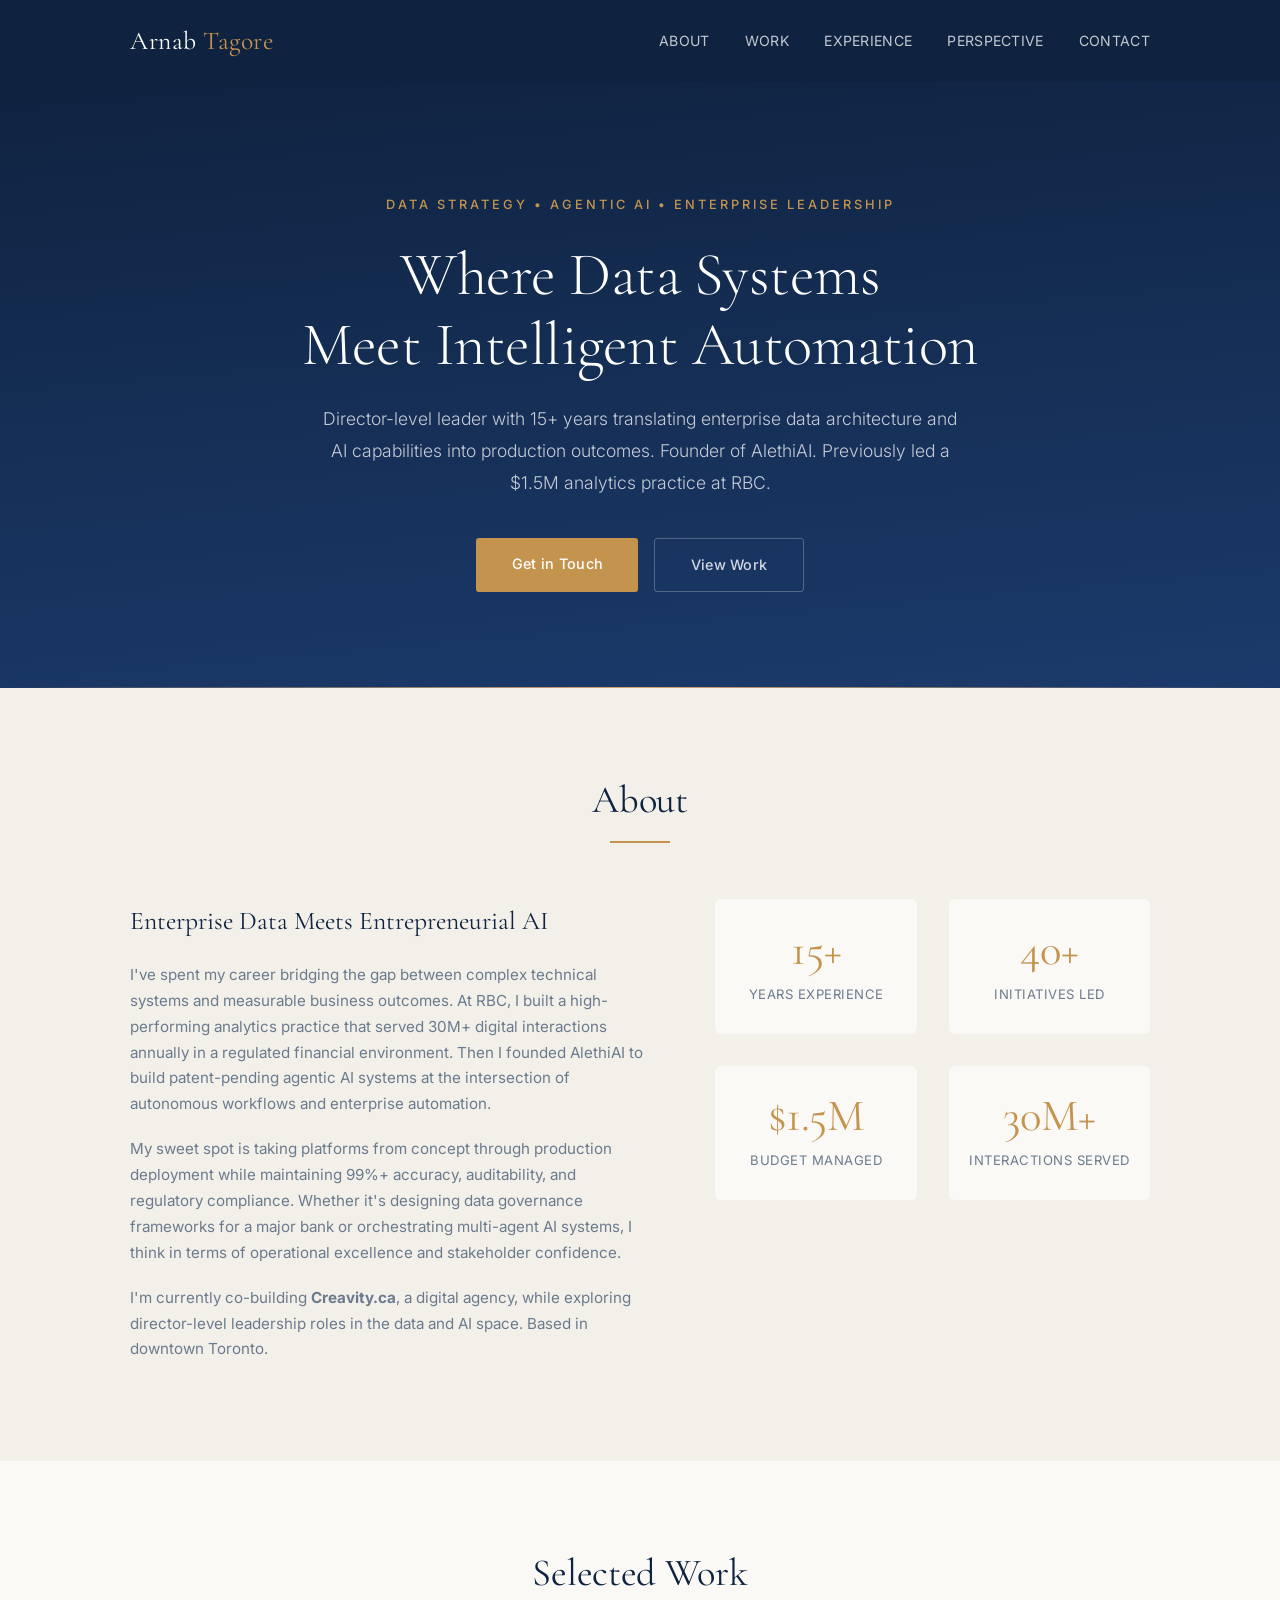
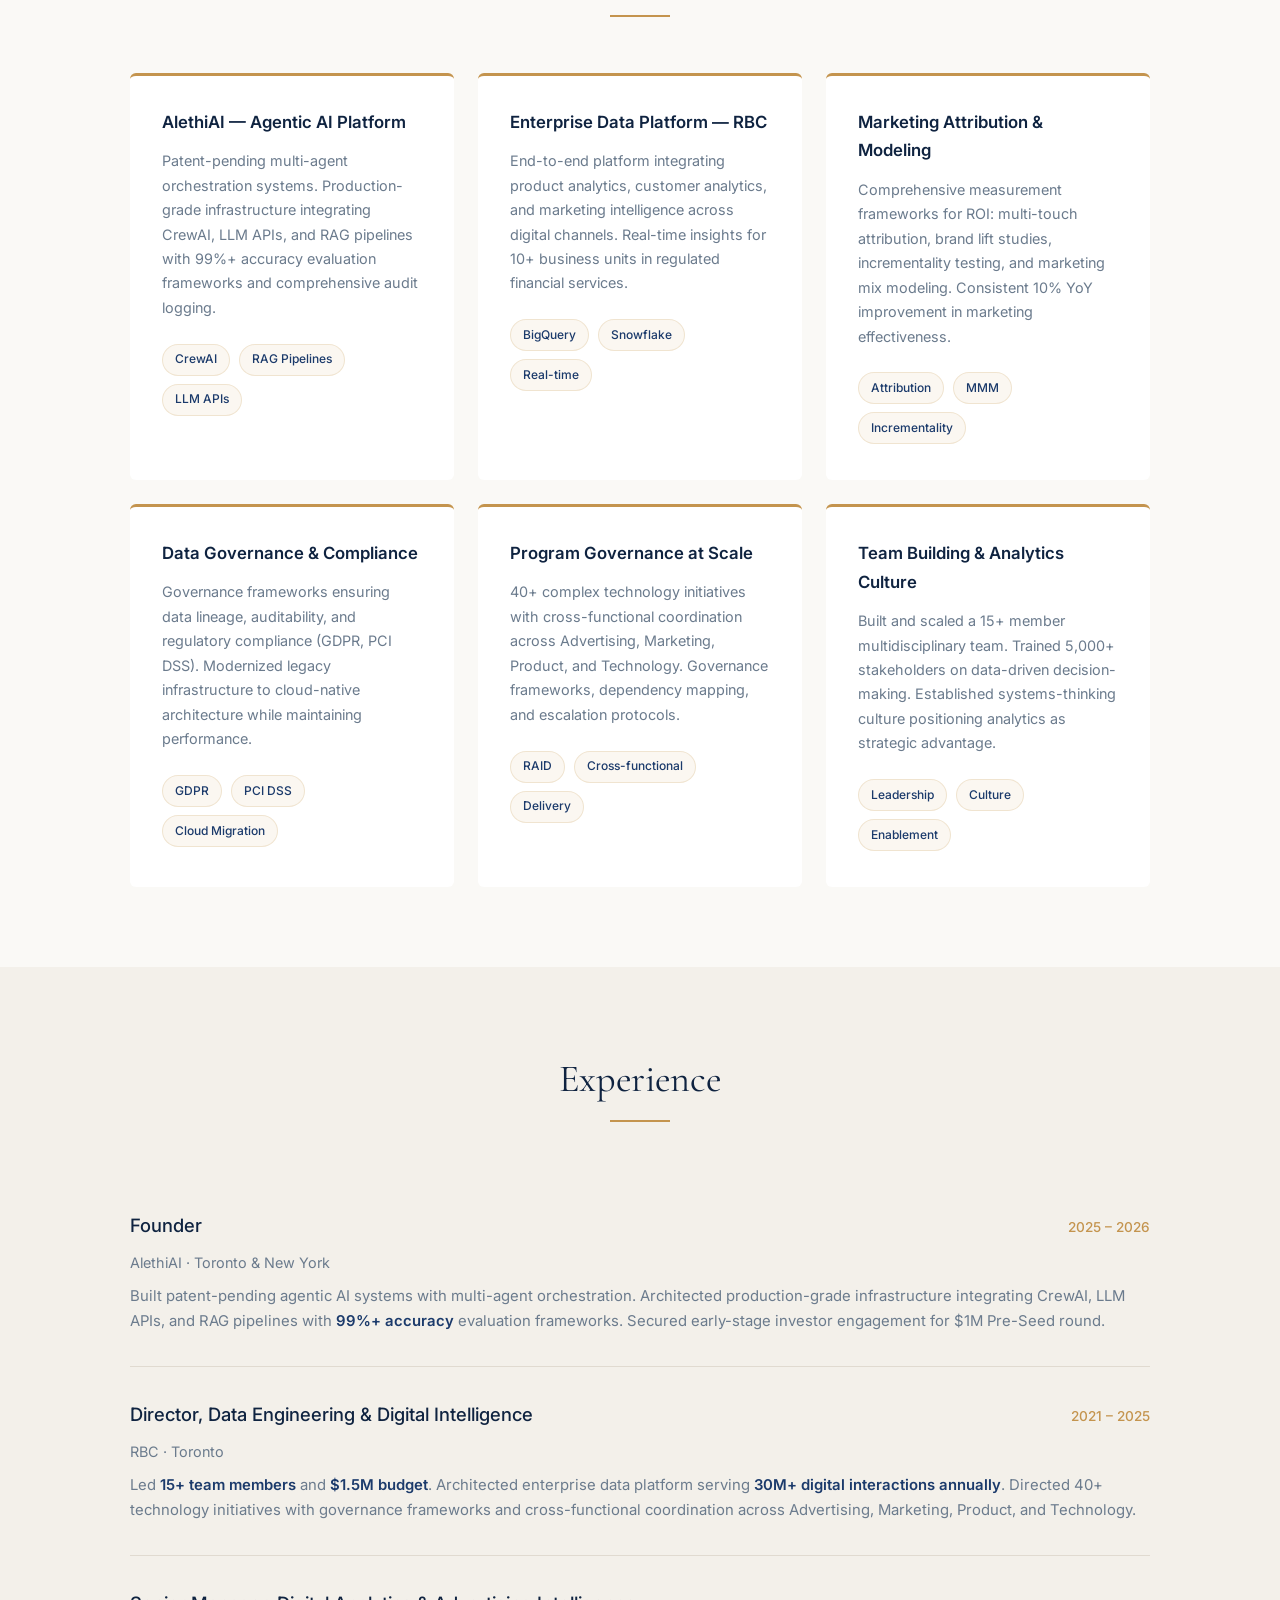
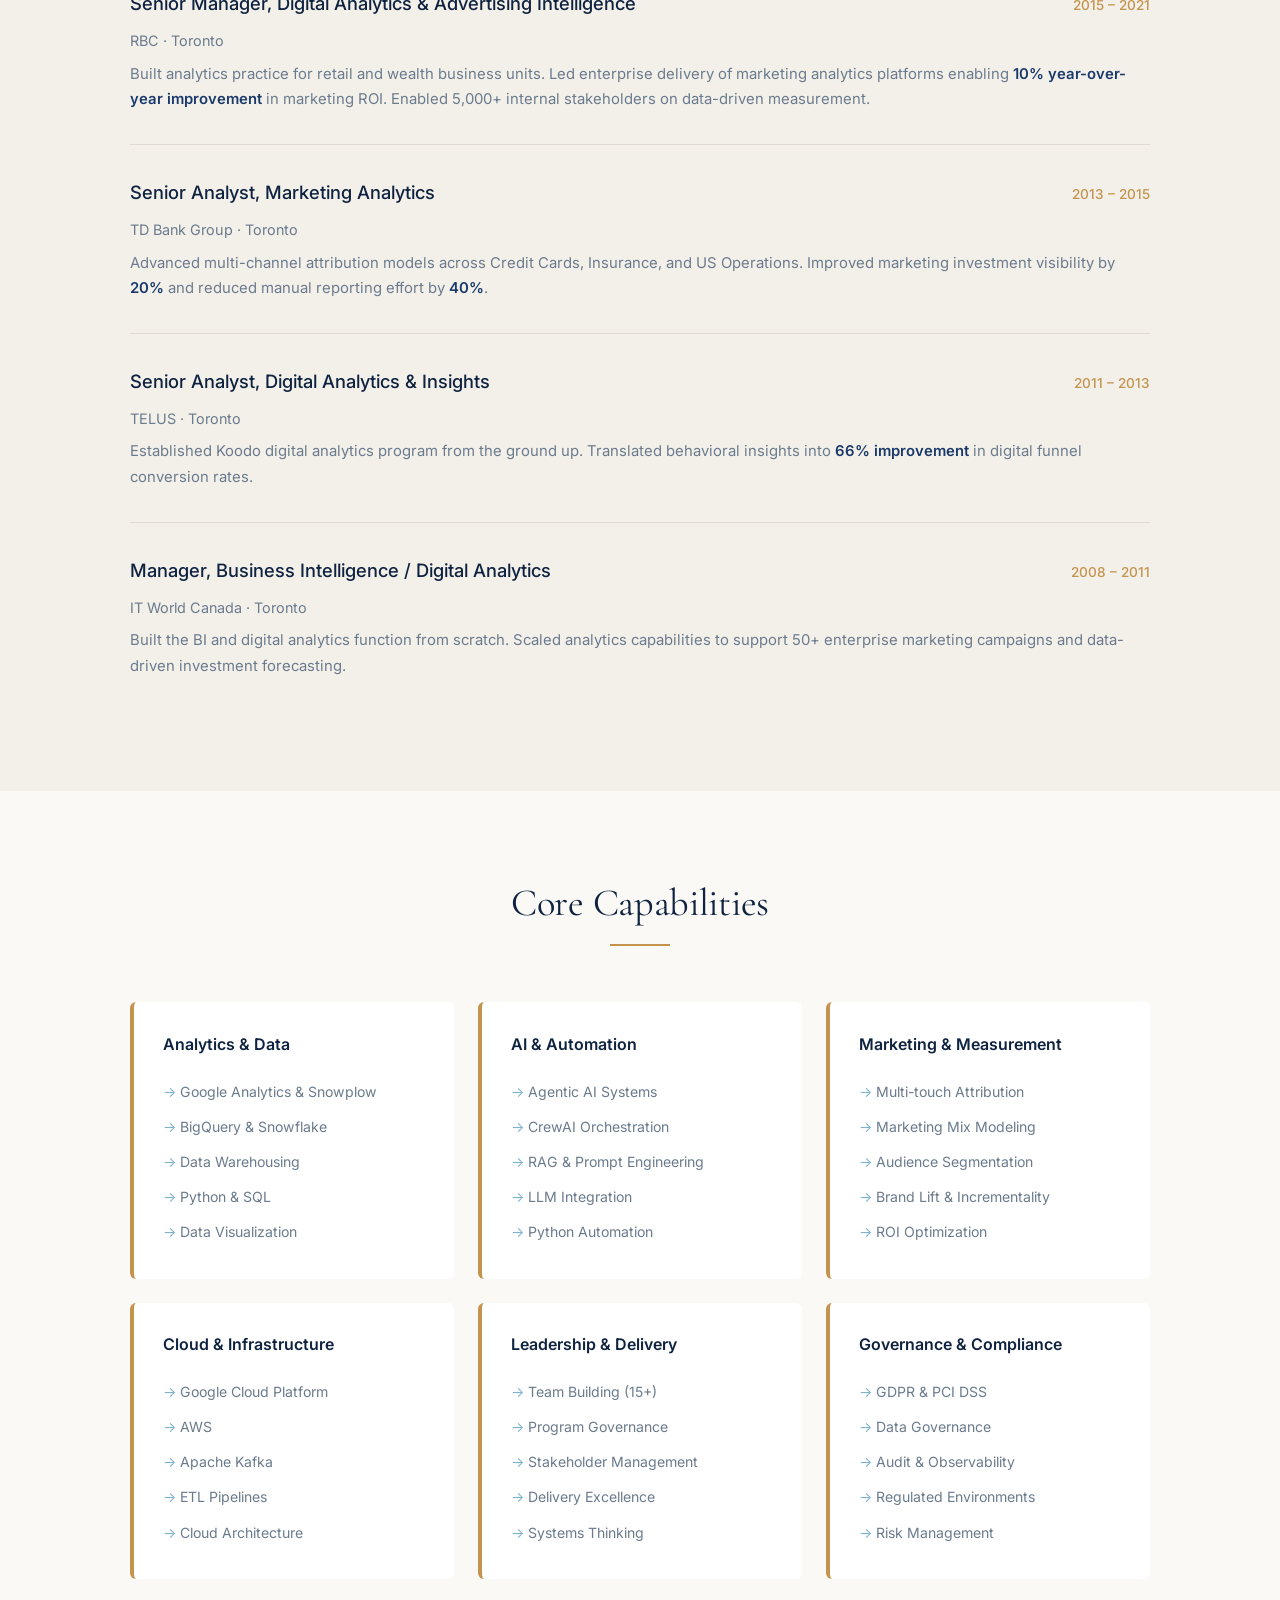
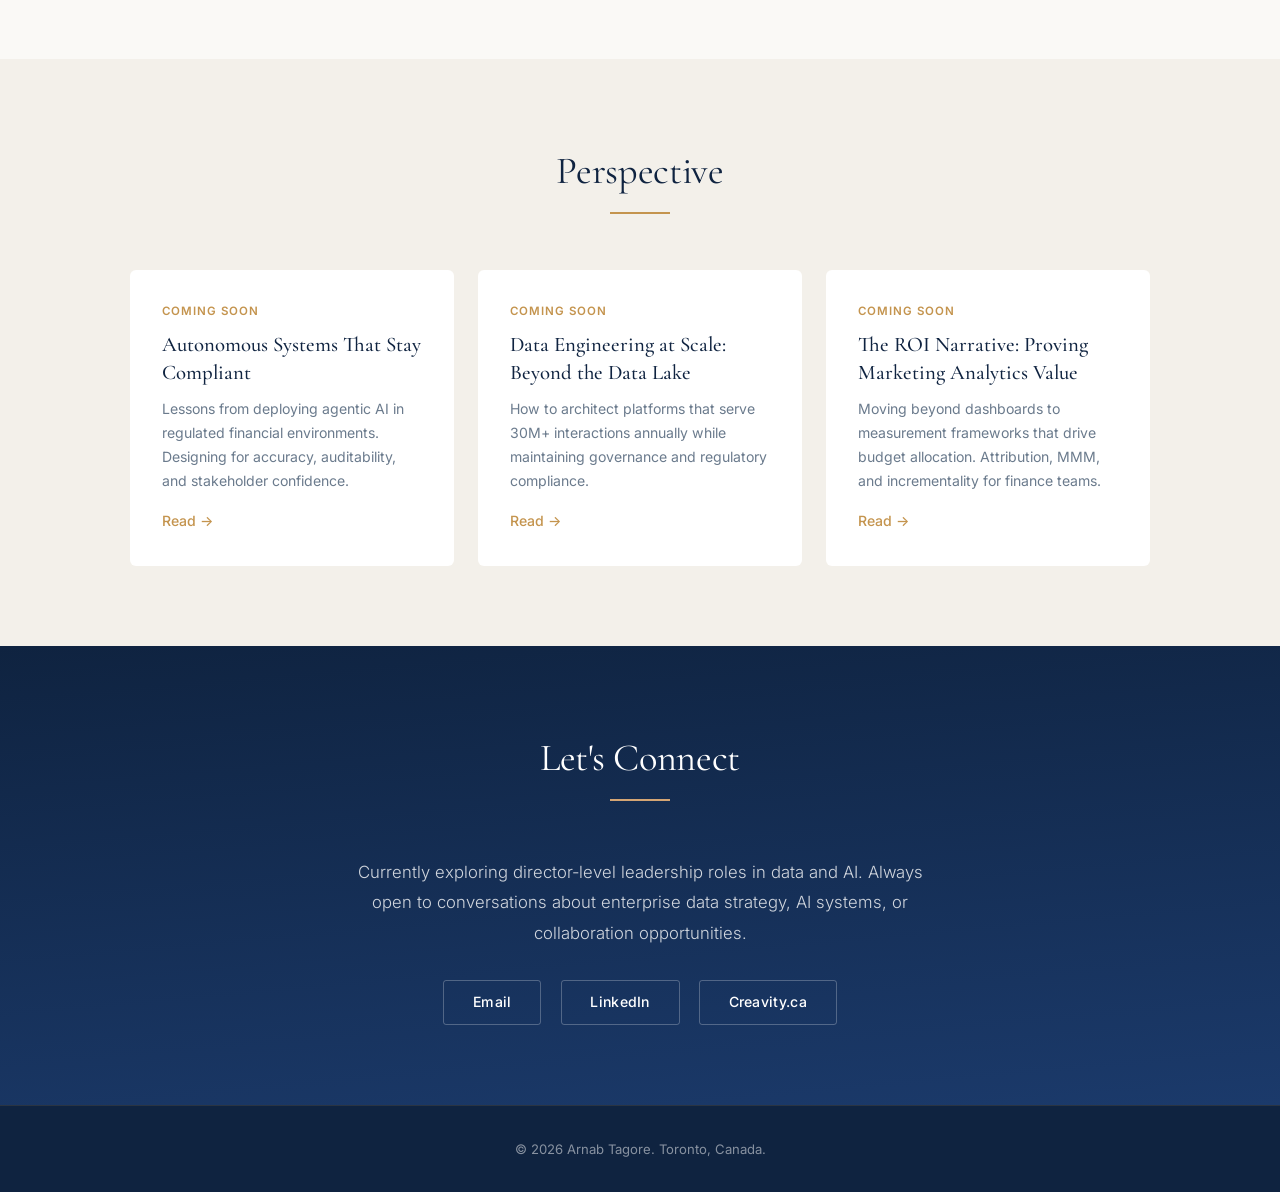
==== index.html @ db6074a4 "Clean up and natively integrate mobile design fixes" ====
<!DOCTYPE html>
<html lang="en">
<head>
    <meta charset="UTF-8">
    <meta name="viewport" content="width=device-width, initial-scale=1.0">
    <title>Arnab Tagore | Data & AI Leadership</title>
    <link rel="preconnect" href="https://fonts.googleapis.com">
    <link href="https://fonts.googleapis.com/css2?family=Cormorant+Garamond:wght@300;400;500;600&family=Inter:wght@300;400;500;600&display=swap" rel="stylesheet">
    <style>
        * { margin: 0; padding: 0; box-sizing: border-box; }

        :root {
            --navy: #0F2340;
            --navy-mid: #1B3A6B;
            --gold: #C4944E;
            --gold-light: #D4A574;
            --sky: #7DB3D1;
            --text: #2C3E50;
            --text-muted: #6B7B8D;
            --warm-white: #FAF9F6;
            --cream: #F3F0EA;
            --border: #E0DAD0;
        }

        html { scroll-behavior: smooth; scroll-padding-top: 85px; }

        body {
            font-family: 'Inter', -apple-system, BlinkMacSystemFont, 'Segoe UI', sans-serif;
            line-height: 1.7;
            color: var(--text);
            background: var(--warm-white);
            overflow-x: hidden;
        }

        .container { max-width: 1100px; margin: 0 auto; padding: 0 2.5rem; }

        /* ── Header ── */
        header {
            background: var(--navy);
            padding: 1.2rem 0;
            position: sticky;
            top: 0;
            z-index: 100;
        }

        header .container {
            display: flex;
            justify-content: space-between;
            align-items: center;
        }

        .logo {
            font-family: 'Cormorant Garamond', Georgia, serif;
            font-size: 1.6rem;
            font-weight: 400;
            color: #fff;
            letter-spacing: 0.5px;
        }

        .logo span { color: var(--gold); }

        nav ul { list-style: none; display: flex; gap: 2.2rem; }

        nav a {
            color: rgba(255,255,255,0.75);
            text-decoration: none;
            font-size: 0.88rem;
            font-weight: 400;
            letter-spacing: 0.3px;
            transition: color 0.3s;
            text-transform: uppercase;
        }

        nav a:hover { color: var(--gold-light); }

        /* ── Hero ── */
        .hero {
            background: linear-gradient(175deg, var(--navy) 0%, var(--navy-mid) 100%);
            padding: 7rem 2.5rem 6rem;
            text-align: center;
            position: relative;
            overflow: hidden;
        }

        .hero::after {
            content: '';
            position: absolute;
            bottom: 0; left: 0; right: 0;
            height: 1px;
            background: linear-gradient(90deg, transparent, var(--gold-light), transparent);
        }

        .hero .container { position: relative; z-index: 1; }

        .hero-eyebrow {
            font-size: 0.8rem;
            text-transform: uppercase;
            letter-spacing: 3px;
            color: var(--gold);
            margin-bottom: 1.5rem;
            font-weight: 500;
        }

        .hero h1 {
            font-family: 'Cormorant Garamond', Georgia, serif;
            font-size: 3.8rem;
            color: #fff;
            line-height: 1.15;
            font-weight: 300;
            margin-bottom: 1.5rem;
            letter-spacing: -0.5px;
        }

        .hero .tagline {
            font-size: 1.1rem;
            color: rgba(255,255,255,0.75);
            max-width: 640px;
            margin: 0 auto 2.5rem;
            font-weight: 300;
            line-height: 1.8;
        }

        .cta-group { display: flex; gap: 1rem; justify-content: center; flex-wrap: wrap; }

        .btn {
            padding: 0.85rem 2.2rem;
            border: none;
            border-radius: 3px;
            font-size: 0.9rem;
            font-weight: 500;
            cursor: pointer;
            transition: all 0.3s;
            text-decoration: none;
            display: inline-block;
            letter-spacing: 0.3px;
        }

        .btn-gold {
            background: var(--gold);
            color: #fff;
        }

        .btn-gold:hover {
            background: #B8873F;
            transform: translateY(-1px);
            box-shadow: 0 6px 20px rgba(196,148,78,0.3);
        }

        .btn-ghost {
            background: transparent;
            color: rgba(255,255,255,0.8);
            border: 1.5px solid rgba(255,255,255,0.25);
        }

        .btn-ghost:hover {
            border-color: var(--gold-light);
            color: var(--gold-light);
        }

        /* ── Section base ── */
        .section { padding: 5rem 0; }
        .section--cream { background: var(--cream); }
        .section--white { background: var(--warm-white); }
        .section--dark {
            background: linear-gradient(175deg, var(--navy) 0%, var(--navy-mid) 100%);
            color: #fff;
        }

        .section-title {
            font-family: 'Cormorant Garamond', Georgia, serif;
            font-size: 2.4rem;
            font-weight: 400;
            text-align: center;
            margin-bottom: 0.5rem;
            color: var(--navy);
            letter-spacing: -0.3px;
        }

        .section--dark .section-title { color: #fff; }

        .section-rule {
            width: 60px;
            height: 2px;
            background: var(--gold);
            margin: 0 auto 3.5rem;
        }

        /* ── About ── */
        .about-grid {
            display: grid;
            grid-template-columns: 1.2fr 1fr;
            gap: 4rem;
            align-items: start;
        }

        .about-text h3 {
            font-family: 'Cormorant Garamond', Georgia, serif;
            font-size: 1.6rem;
            font-weight: 400;
            color: var(--navy);
            margin-bottom: 1.2rem;
        }

        .about-text p {
            color: var(--text-muted);
            margin-bottom: 1.2rem;
            font-size: 0.95rem;
        }

        .stats-grid {
            display: grid;
            grid-template-columns: 1fr 1fr;
            gap: 2rem;
        }

        .stat {
            text-align: center;
            padding: 1.8rem 1rem;
            background: var(--warm-white);
            border-radius: 6px;
        }

        .stat-number {
            font-family: 'Cormorant Garamond', Georgia, serif;
            font-size: 2.8rem;
            font-weight: 400;
            color: var(--gold);
            line-height: 1;
        }

        .stat-label {
            color: var(--text-muted);
            font-size: 0.82rem;
            margin-top: 0.6rem;
            text-transform: uppercase;
            letter-spacing: 0.5px;
        }

        /* ── Work Cards ── */
        .work-grid {
            display: grid;
            grid-template-columns: repeat(3, 1fr);
            gap: 1.5rem;
        }

        .work-card {
            background: #fff;
            padding: 2rem;
            border-radius: 6px;
            border-top: 3px solid var(--gold);
            transition: transform 0.3s, box-shadow 0.3s;
        }

        .work-card:hover {
            transform: translateY(-4px);
            box-shadow: 0 12px 32px rgba(15,35,64,0.1);
        }

        .work-card h3 {
            font-size: 1.05rem;
            font-weight: 600;
            color: var(--navy);
            margin-bottom: 0.8rem;
        }

        .work-card p {
            color: var(--text-muted);
            font-size: 0.9rem;
            line-height: 1.7;
        }

        .tags { margin-top: 1.2rem; }

        .tag {
            display: inline-block;
            background: rgba(196,148,78,0.08);
            color: var(--navy-mid);
            padding: 0.3rem 0.75rem;
            border-radius: 20px;
            font-size: 0.75rem;
            font-weight: 500;
            margin: 0.25rem 0.3rem 0.25rem 0;
            border: 1px solid rgba(196,148,78,0.2);
        }

        /* ── Experience ── */
        .exp-item {
            padding: 2rem 0;
            border-bottom: 1px solid var(--border);
        }

        .exp-item:last-child { border-bottom: none; }

        .exp-header {
            display: flex;
            justify-content: space-between;
            align-items: baseline;
            margin-bottom: 0.6rem;
            flex-wrap: wrap;
            gap: 0.5rem;
        }

        .exp-role {
            font-size: 1.15rem;
            font-weight: 500;
            color: var(--navy);
        }

        .exp-dates {
            font-size: 0.85rem;
            color: var(--gold);
            font-weight: 500;
        }

        .exp-org {
            font-size: 0.9rem;
            color: var(--text-muted);
            margin-bottom: 0.5rem;
        }

        .exp-desc {
            color: var(--text-muted);
            font-size: 0.93rem;
        }

        .exp-desc .hl {
            color: var(--navy-mid);
            font-weight: 600;
        }

        /* ── Skills ── */
        .skills-grid {
            display: grid;
            grid-template-columns: repeat(3, 1fr);
            gap: 1.5rem;
        }

        .skill-card {
            background: #fff;
            padding: 1.8rem;
            border-radius: 6px;
            border-left: 4px solid var(--gold);
        }

        .skill-card h3 {
            color: var(--navy);
            font-size: 1rem;
            font-weight: 600;
            margin-bottom: 1rem;
        }

        .skill-card ul { list-style: none; }

        .skill-card li {
            color: var(--text-muted);
            padding: 0.35rem 0;
            font-size: 0.88rem;
        }

        .skill-card li::before {
            content: '\2192\00a0';
            color: var(--sky);
        }

        /* ── Blog ── */
        .blog-grid {
            display: grid;
            grid-template-columns: repeat(3, 1fr);
            gap: 1.5rem;
        }

        .blog-card {
            background: #fff;
            border-radius: 6px;
            overflow: hidden;
            transition: transform 0.3s, box-shadow 0.3s;
        }

        .blog-card:hover {
            transform: translateY(-4px);
            box-shadow: 0 10px 28px rgba(15,35,64,0.1);
        }

        .blog-body { padding: 2rem; }

        .blog-label {
            font-size: 0.72rem;
            text-transform: uppercase;
            letter-spacing: 1px;
            color: var(--gold);
            font-weight: 600;
        }

        .blog-card h3 {
            font-family: 'Cormorant Garamond', Georgia, serif;
            color: var(--navy);
            margin: 0.6rem 0;
            font-size: 1.3rem;
            line-height: 1.35;
            font-weight: 500;
        }

        .blog-card p {
            color: var(--text-muted);
            font-size: 0.88rem;
        }

        .blog-link {
            color: var(--gold);
            font-weight: 500;
            text-decoration: none;
            font-size: 0.88rem;
            display: inline-block;
            margin-top: 1rem;
            transition: color 0.2s;
        }

        .blog-link:hover { color: var(--navy-mid); }

        /* ── Contact ── */
        .section--dark .section-rule { background: var(--gold-light); }

        .contact-text {
            text-align: center;
            max-width: 600px;
            margin: 0 auto 2rem;
            color: rgba(255,255,255,0.8);
            font-size: 1.05rem;
            font-weight: 300;
            line-height: 1.8;
        }

        .contact-links {
            display: flex;
            gap: 1.2rem;
            justify-content: center;
            flex-wrap: wrap;
        }

        .contact-links a {
            color: #fff;
            text-decoration: none;
            padding: 0.6rem 1.8rem;
            border: 1.5px solid rgba(255,255,255,0.25);
            border-radius: 3px;
            font-size: 0.88rem;
            font-weight: 500;
            transition: all 0.3s;
            letter-spacing: 0.3px;
        }

        .contact-links a:hover {
            border-color: var(--gold-light);
            color: var(--gold-light);
        }

        /* ── Footer ── */
        footer {
            background: var(--navy);
            color: rgba(255,255,255,0.5);
            text-align: center;
            padding: 2rem;
            font-size: 0.82rem;
            border-top: 1px solid rgba(196,148,78,0.15);
        }

        /* ── Responsive ── */
        @media (max-width: 900px) {
            .work-grid, .skills-grid, .blog-grid {
                grid-template-columns: 1fr 1fr;
            }
        }

        @media (max-width: 640px) {
            header .container { flex-direction: column; gap: 0.8rem; }
            nav ul { gap: 0.8rem; flex-wrap: wrap; justify-content: center; }
            nav a { font-size: 0.75rem; }
            .hero h1 { font-size: 2.2rem; }
            .hero { padding: 4rem 1.5rem 3.5rem; }
            .container { padding: 0 1.5rem; }
            .about-grid { grid-template-columns: 1fr; gap: 2.5rem; }
            .work-grid, .skills-grid, .blog-grid { grid-template-columns: 1fr; }
            .exp-header { flex-direction: column; }
            .cta-group { flex-direction: column; align-items: center; }
            .btn { width: 100%; max-width: 280px; text-align: center; }
        }
    </style>
</head>
<body>

    <!-- Header -->
    <header>
        <div class="container" style="display:flex;justify-content:space-between;align-items:center;">
            <div class="logo">Arnab <span>Tagore</span></div>
            <nav>
                <ul>
                    <li><a href="#about">About</a></li>
                    <li><a href="#work">Work</a></li>
                    <li><a href="#experience">Experience</a></li>
                    <li><a href="#perspective">Perspective</a></li>
                    <li><a href="#contact">Contact</a></li>
                </ul>
            </nav>
        </div>
    </header>

    <!-- Hero -->
    <div class="hero">
        <div class="container">
            <div class="hero-eyebrow">Data Strategy &bull; Agentic AI &bull; Enterprise Leadership</div>
            <h1>Where Data Systems<br>Meet Intelligent Automation</h1>
            <p class="tagline">Director-level leader with 15+ years translating enterprise data architecture and AI capabilities into production outcomes. Founder of AlethiAI. Previously led a $1.5M analytics practice at RBC.</p>
            <div class="cta-group">
                <a href="#contact" class="btn btn-gold">Get in Touch</a>
                <a href="#work" class="btn btn-ghost">View Work</a>
            </div>
        </div>
    </div>

    <!-- About -->
    <div class="section section--cream" id="about">
        <div class="container">
            <h2 class="section-title">About</h2>
            <div class="section-rule"></div>
            <div class="about-grid">
                <div class="about-text">
                    <h3>Enterprise Data Meets Entrepreneurial AI</h3>
                    <p>I've spent my career bridging the gap between complex technical systems and measurable business outcomes. At RBC, I built a high-performing analytics practice that served 30M+ digital interactions annually in a regulated financial environment. Then I founded AlethiAI to build patent-pending agentic AI systems at the intersection of autonomous workflows and enterprise automation.</p>
                    <p>My sweet spot is taking platforms from concept through production deployment while maintaining 99%+ accuracy, auditability, and regulatory compliance. Whether it's designing data governance frameworks for a major bank or orchestrating multi-agent AI systems, I think in terms of operational excellence and stakeholder confidence.</p>
                    <p>I'm currently co-building <strong>Creavity.ca</strong>, a digital agency, while exploring director-level leadership roles in the data and AI space. Based in downtown Toronto.</p>
                </div>
                <div class="stats-grid">
                    <div class="stat">
                        <div class="stat-number">15+</div>
                        <div class="stat-label">Years Experience</div>
                    </div>
                    <div class="stat">
                        <div class="stat-number">40+</div>
                        <div class="stat-label">Initiatives Led</div>
                    </div>
                    <div class="stat">
                        <div class="stat-number">$1.5M</div>
                        <div class="stat-label">Budget Managed</div>
                    </div>
                    <div class="stat">
                        <div class="stat-number">30M+</div>
                        <div class="stat-label">Interactions Served</div>
                    </div>
                </div>
            </div>
        </div>
    </div>

    <!-- Selected Work -->
    <div class="section section--white" id="work">
        <div class="container">
            <h2 class="section-title">Selected Work</h2>
            <div class="section-rule"></div>
            <div class="work-grid">
                <div class="work-card">
                    <h3>AlethiAI &mdash; Agentic AI Platform</h3>
                    <p>Patent-pending multi-agent orchestration systems. Production-grade infrastructure integrating CrewAI, LLM APIs, and RAG pipelines with 99%+ accuracy evaluation frameworks and comprehensive audit logging.</p>
                    <div class="tags">
                        <span class="tag">CrewAI</span>
                        <span class="tag">RAG Pipelines</span>
                        <span class="tag">LLM APIs</span>
                    </div>
                </div>
                <div class="work-card">
                    <h3>Enterprise Data Platform &mdash; RBC</h3>
                    <p>End-to-end platform integrating product analytics, customer analytics, and marketing intelligence across digital channels. Real-time insights for 10+ business units in regulated financial services.</p>
                    <div class="tags">
                        <span class="tag">BigQuery</span>
                        <span class="tag">Snowflake</span>
                        <span class="tag">Real-time</span>
                    </div>
                </div>
                <div class="work-card">
                    <h3>Marketing Attribution & Modeling</h3>
                    <p>Comprehensive measurement frameworks for ROI: multi-touch attribution, brand lift studies, incrementality testing, and marketing mix modeling. Consistent 10% YoY improvement in marketing effectiveness.</p>
                    <div class="tags">
                        <span class="tag">Attribution</span>
                        <span class="tag">MMM</span>
                        <span class="tag">Incrementality</span>
                    </div>
                </div>
                <div class="work-card">
                    <h3>Data Governance & Compliance</h3>
                    <p>Governance frameworks ensuring data lineage, auditability, and regulatory compliance (GDPR, PCI DSS). Modernized legacy infrastructure to cloud-native architecture while maintaining performance.</p>
                    <div class="tags">
                        <span class="tag">GDPR</span>
                        <span class="tag">PCI DSS</span>
                        <span class="tag">Cloud Migration</span>
                    </div>
                </div>
                <div class="work-card">
                    <h3>Program Governance at Scale</h3>
                    <p>40+ complex technology initiatives with cross-functional coordination across Advertising, Marketing, Product, and Technology. Governance frameworks, dependency mapping, and escalation protocols.</p>
                    <div class="tags">
                        <span class="tag">RAID</span>
                        <span class="tag">Cross-functional</span>
                        <span class="tag">Delivery</span>
                    </div>
                </div>
                <div class="work-card">
                    <h3>Team Building & Analytics Culture</h3>
                    <p>Built and scaled a 15+ member multidisciplinary team. Trained 5,000+ stakeholders on data-driven decision-making. Established systems-thinking culture positioning analytics as strategic advantage.</p>
                    <div class="tags">
                        <span class="tag">Leadership</span>
                        <span class="tag">Culture</span>
                        <span class="tag">Enablement</span>
                    </div>
                </div>
            </div>
        </div>
    </div>

    <!-- Experience -->
    <div class="section section--cream" id="experience">
        <div class="container">
            <h2 class="section-title">Experience</h2>
            <div class="section-rule"></div>

            <div class="exp-item">
                <div class="exp-header">
                    <div class="exp-role">Founder</div>
                    <div class="exp-dates">2025 &ndash; 2026</div>
                </div>
                <div class="exp-org">AlethiAI &middot; Toronto &amp; New York</div>
                <p class="exp-desc">Built patent-pending agentic AI systems with multi-agent orchestration. Architected production-grade infrastructure integrating CrewAI, LLM APIs, and RAG pipelines with <span class="hl">99%+ accuracy</span> evaluation frameworks. Secured early-stage investor engagement for $1M Pre-Seed round.</p>
            </div>

            <div class="exp-item">
                <div class="exp-header">
                    <div class="exp-role">Director, Data Engineering & Digital Intelligence</div>
                    <div class="exp-dates">2021 &ndash; 2025</div>
                </div>
                <div class="exp-org">RBC &middot; Toronto</div>
                <p class="exp-desc">Led <span class="hl">15+ team members</span> and <span class="hl">$1.5M budget</span>. Architected enterprise data platform serving <span class="hl">30M+ digital interactions annually</span>. Directed 40+ technology initiatives with governance frameworks and cross-functional coordination across Advertising, Marketing, Product, and Technology.</p>
            </div>

            <div class="exp-item">
                <div class="exp-header">
                    <div class="exp-role">Senior Manager, Digital Analytics & Advertising Intelligence</div>
                    <div class="exp-dates">2015 &ndash; 2021</div>
                </div>
                <div class="exp-org">RBC &middot; Toronto</div>
                <p class="exp-desc">Built analytics practice for retail and wealth business units. Led enterprise delivery of marketing analytics platforms enabling <span class="hl">10% year-over-year improvement</span> in marketing ROI. Enabled 5,000+ internal stakeholders on data-driven measurement.</p>
            </div>

            <div class="exp-item">
                <div class="exp-header">
                    <div class="exp-role">Senior Analyst, Marketing Analytics</div>
                    <div class="exp-dates">2013 &ndash; 2015</div>
                </div>
                <div class="exp-org">TD Bank Group &middot; Toronto</div>
                <p class="exp-desc">Advanced multi-channel attribution models across Credit Cards, Insurance, and US Operations. Improved marketing investment visibility by <span class="hl">20%</span> and reduced manual reporting effort by <span class="hl">40%</span>.</p>
            </div>

            <div class="exp-item">
                <div class="exp-header">
                    <div class="exp-role">Senior Analyst, Digital Analytics & Insights</div>
                    <div class="exp-dates">2011 &ndash; 2013</div>
                </div>
                <div class="exp-org">TELUS &middot; Toronto</div>
                <p class="exp-desc">Established Koodo digital analytics program from the ground up. Translated behavioral insights into <span class="hl">66% improvement</span> in digital funnel conversion rates.</p>
            </div>

            <div class="exp-item">
                <div class="exp-header">
                    <div class="exp-role">Manager, Business Intelligence / Digital Analytics</div>
                    <div class="exp-dates">2008 &ndash; 2011</div>
                </div>
                <div class="exp-org">IT World Canada &middot; Toronto</div>
                <p class="exp-desc">Built the BI and digital analytics function from scratch. Scaled analytics capabilities to support 50+ enterprise marketing campaigns and data-driven investment forecasting.</p>
            </div>
        </div>
    </div>

    <!-- Skills -->
    <div class="section section--white">
        <div class="container">
            <h2 class="section-title">Core Capabilities</h2>
            <div class="section-rule"></div>
            <div class="skills-grid">
                <div class="skill-card">
                    <h3>Analytics & Data</h3>
                    <ul>
                        <li>Google Analytics &amp; Snowplow</li>
                        <li>BigQuery &amp; Snowflake</li>
                        <li>Data Warehousing</li>
                        <li>Python &amp; SQL</li>
                        <li>Data Visualization</li>
                    </ul>
                </div>
                <div class="skill-card">
                    <h3>AI & Automation</h3>
                    <ul>
                        <li>Agentic AI Systems</li>
                        <li>CrewAI Orchestration</li>
                        <li>RAG &amp; Prompt Engineering</li>
                        <li>LLM Integration</li>
                        <li>Python Automation</li>
                    </ul>
                </div>
                <div class="skill-card">
                    <h3>Marketing & Measurement</h3>
                    <ul>
                        <li>Multi-touch Attribution</li>
                        <li>Marketing Mix Modeling</li>
                        <li>Audience Segmentation</li>
                        <li>Brand Lift &amp; Incrementality</li>
                        <li>ROI Optimization</li>
                    </ul>
                </div>
                <div class="skill-card">
                    <h3>Cloud & Infrastructure</h3>
                    <ul>
                        <li>Google Cloud Platform</li>
                        <li>AWS</li>
                        <li>Apache Kafka</li>
                        <li>ETL Pipelines</li>
                        <li>Cloud Architecture</li>
                    </ul>
                </div>
                <div class="skill-card">
                    <h3>Leadership & Delivery</h3>
                    <ul>
                        <li>Team Building (15+)</li>
                        <li>Program Governance</li>
                        <li>Stakeholder Management</li>
                        <li>Delivery Excellence</li>
                        <li>Systems Thinking</li>
                    </ul>
                </div>
                <div class="skill-card">
                    <h3>Governance & Compliance</h3>
                    <ul>
                        <li>GDPR &amp; PCI DSS</li>
                        <li>Data Governance</li>
                        <li>Audit &amp; Observability</li>
                        <li>Regulated Environments</li>
                        <li>Risk Management</li>
                    </ul>
                </div>
            </div>
        </div>
    </div>

    <!-- Perspective / Blog -->
    <div class="section section--cream" id="perspective">
        <div class="container">
            <h2 class="section-title">Perspective</h2>
            <div class="section-rule"></div>
            <div class="blog-grid">
                <div class="blog-card">
                    <div class="blog-body">
                        <div class="blog-label">Coming Soon</div>
                        <h3>Autonomous Systems That Stay Compliant</h3>
                        <p>Lessons from deploying agentic AI in regulated financial environments. Designing for accuracy, auditability, and stakeholder confidence.</p>
                        <a href="#" class="blog-link">Read &rarr;</a>
                    </div>
                </div>
                <div class="blog-card">
                    <div class="blog-body">
                        <div class="blog-label">Coming Soon</div>
                        <h3>Data Engineering at Scale: Beyond the Data Lake</h3>
                        <p>How to architect platforms that serve 30M+ interactions annually while maintaining governance and regulatory compliance.</p>
                        <a href="#" class="blog-link">Read &rarr;</a>
                    </div>
                </div>
                <div class="blog-card">
                    <div class="blog-body">
                        <div class="blog-label">Coming Soon</div>
                        <h3>The ROI Narrative: Proving Marketing Analytics Value</h3>
                        <p>Moving beyond dashboards to measurement frameworks that drive budget allocation. Attribution, MMM, and incrementality for finance teams.</p>
                        <a href="#" class="blog-link">Read &rarr;</a>
                    </div>
                </div>
            </div>
        </div>
    </div>

    <!-- Contact -->
    <div class="section section--dark" id="contact">
        <div class="container">
            <h2 class="section-title">Let's Connect</h2>
            <div class="section-rule"></div>
            <p class="contact-text">Currently exploring director-level leadership roles in data and AI. Always open to conversations about enterprise data strategy, AI systems, or collaboration opportunities.</p>
            <div class="contact-links">
                <a href="mailto:arnab@arnabtagore.com">Email</a>
                <a href="https://linkedin.com/in/arnabtagore" target="_blank" rel="noopener">LinkedIn</a>
                <a href="https://creavity.ca" target="_blank" rel="noopener">Creavity.ca</a>
            </div>
        </div>
    </div>

    <!-- Footer -->
    <footer>
        <p>&copy; 2026 Arnab Tagore. Toronto, Canada.</p>
    </footer>

</body>
</html>
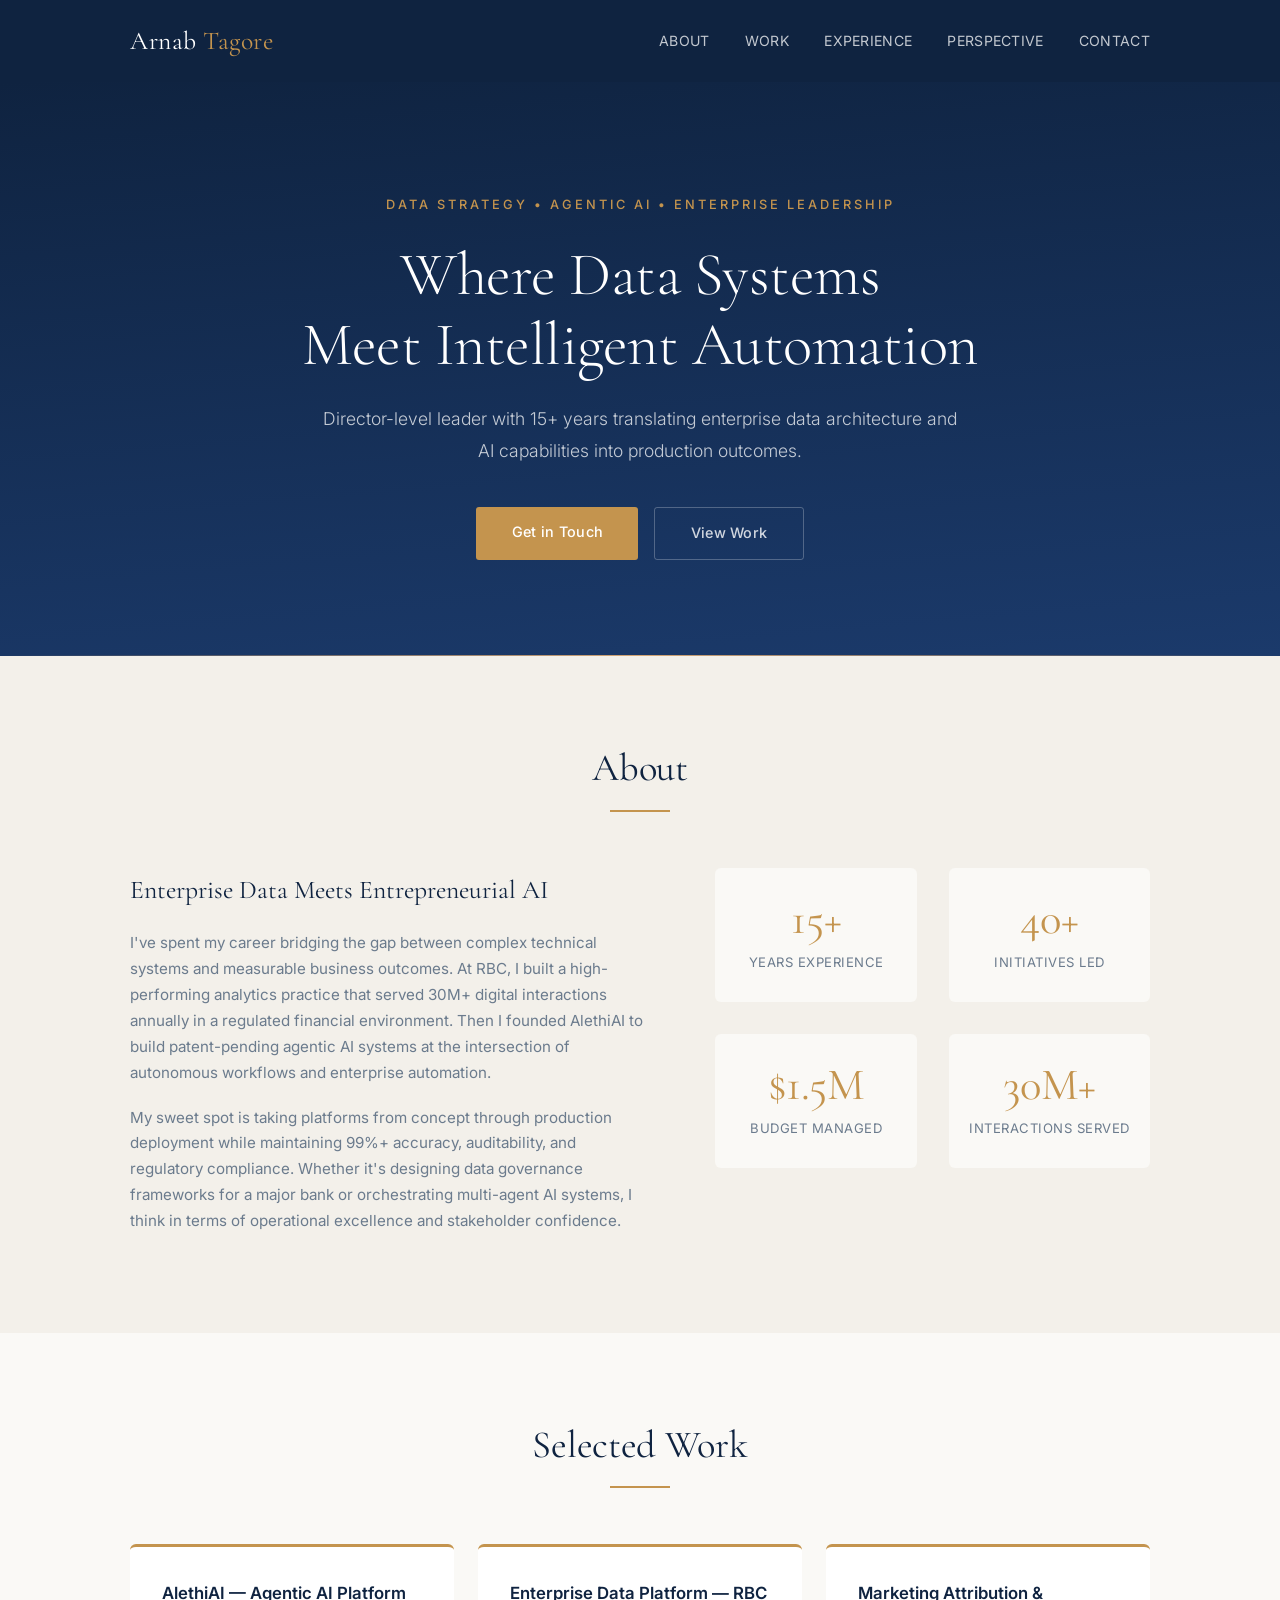
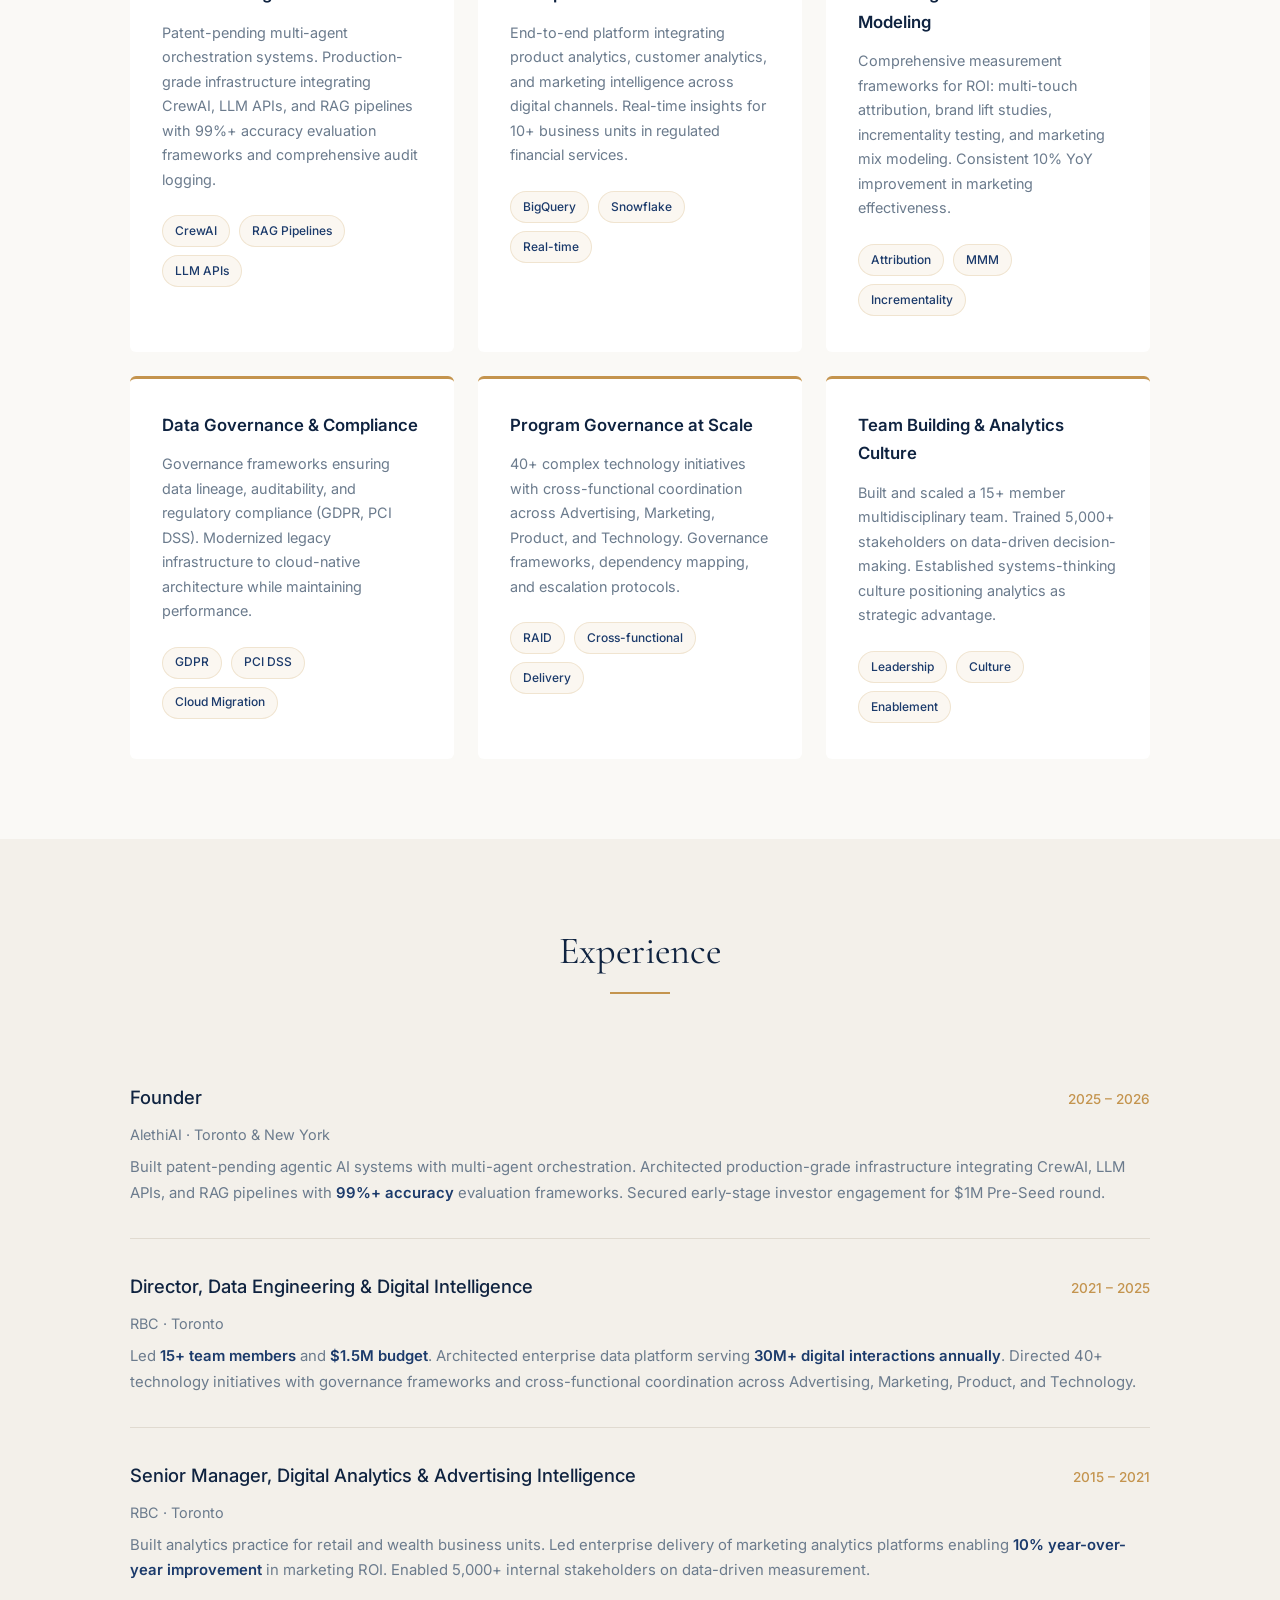
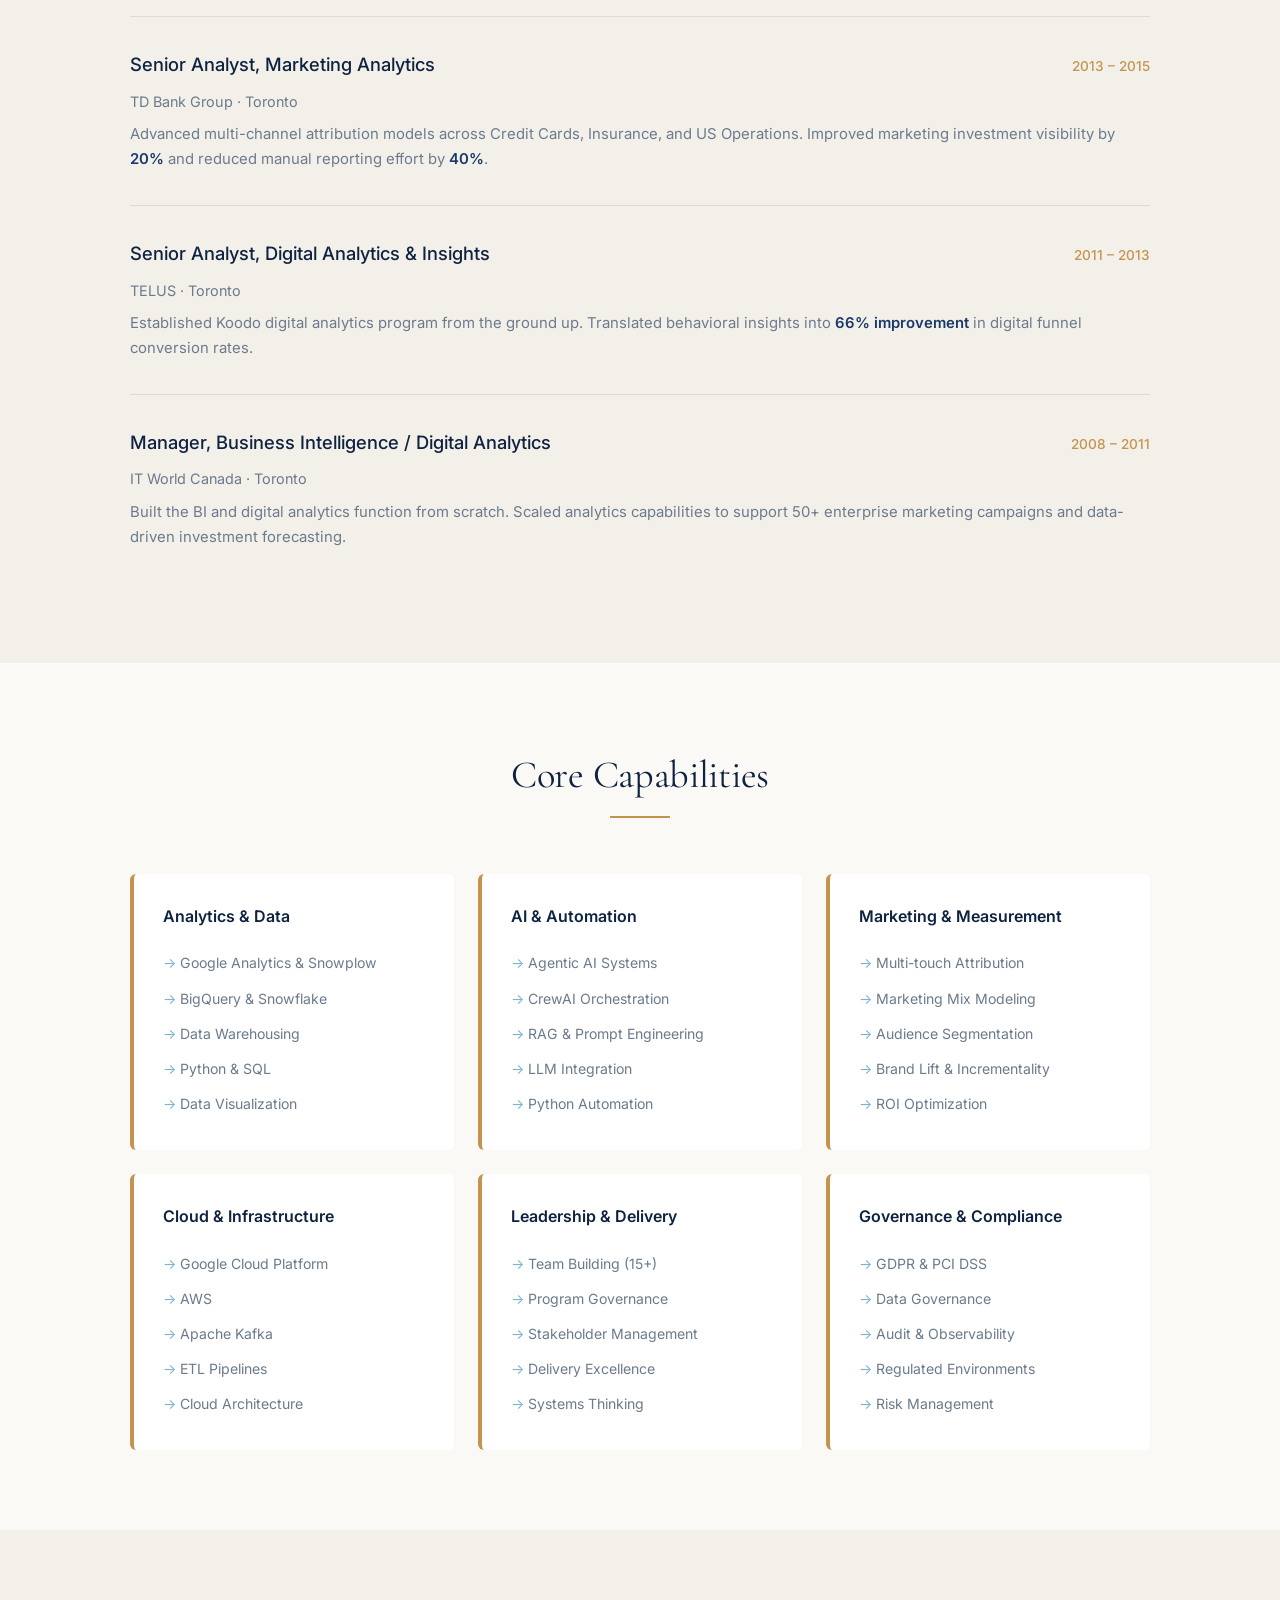
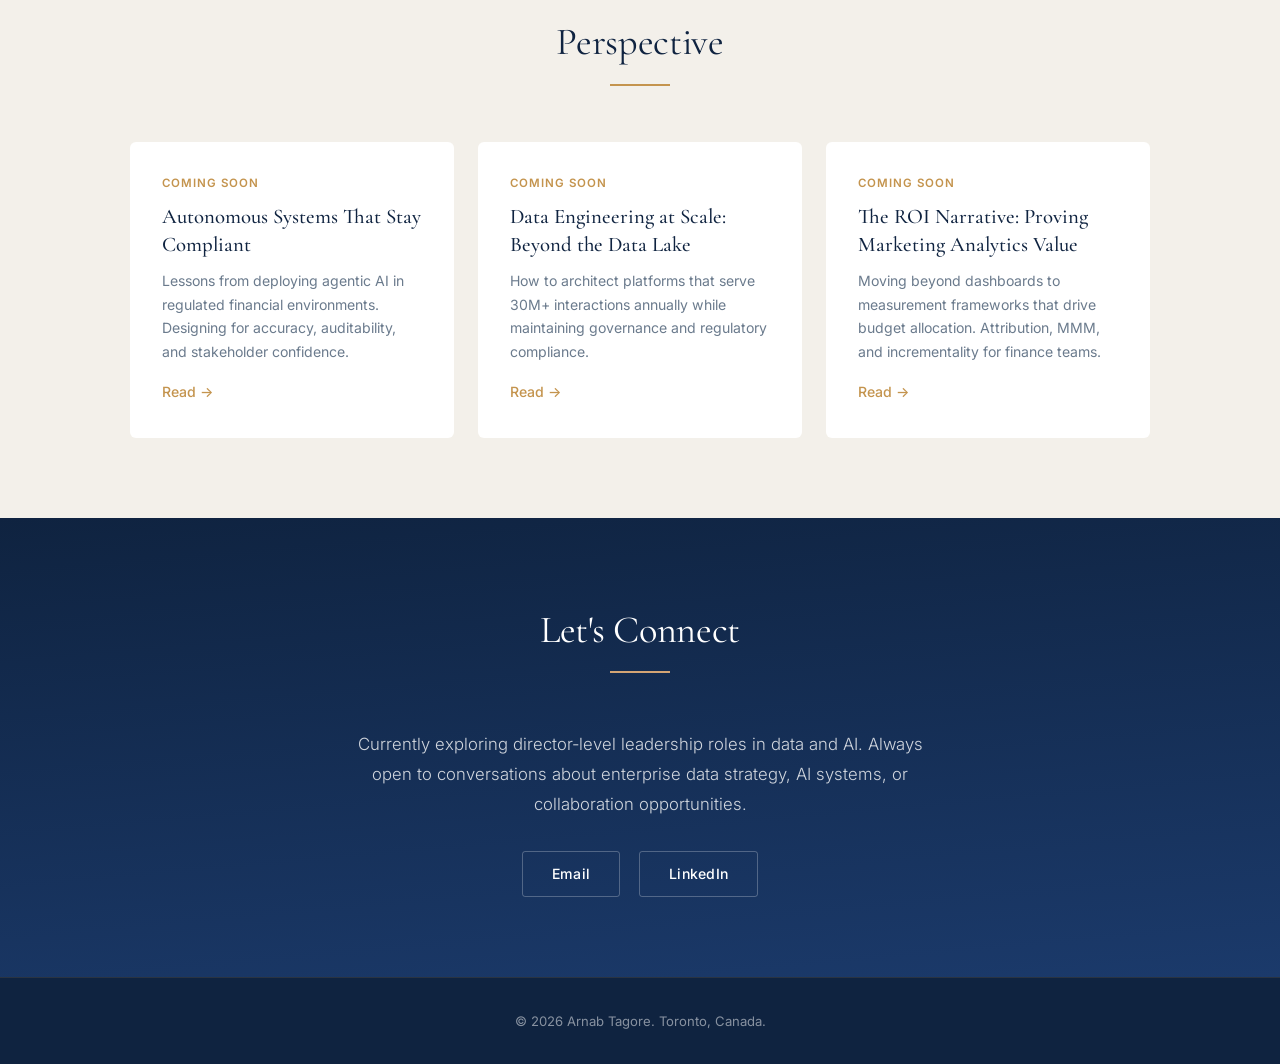
==== commit 51fc1df0: "Removed Creavity references and tagline update" ====
--- a/index.html
+++ b/index.html
@@ -509,7 +509,7 @@
         <div class="container">
             <div class="hero-eyebrow">Data Strategy &bull; Agentic AI &bull; Enterprise Leadership</div>
             <h1>Where Data Systems<br>Meet Intelligent Automation</h1>
-            <p class="tagline">Director-level leader with 15+ years translating enterprise data architecture and AI capabilities into production outcomes. Founder of AlethiAI. Previously led a $1.5M analytics practice at RBC.</p>
+            <p class="tagline">Director-level leader with 15+ years translating enterprise data architecture and AI capabilities into production outcomes.</p>
             <div class="cta-group">
                 <a href="#contact" class="btn btn-gold">Get in Touch</a>
                 <a href="#work" class="btn btn-ghost">View Work</a>
@@ -527,7 +527,6 @@
                     <h3>Enterprise Data Meets Entrepreneurial AI</h3>
                     <p>I've spent my career bridging the gap between complex technical systems and measurable business outcomes. At RBC, I built a high-performing analytics practice that served 30M+ digital interactions annually in a regulated financial environment. Then I founded AlethiAI to build patent-pending agentic AI systems at the intersection of autonomous workflows and enterprise automation.</p>
                     <p>My sweet spot is taking platforms from concept through production deployment while maintaining 99%+ accuracy, auditability, and regulatory compliance. Whether it's designing data governance frameworks for a major bank or orchestrating multi-agent AI systems, I think in terms of operational excellence and stakeholder confidence.</p>
-                    <p>I'm currently co-building <strong>Creavity.ca</strong>, a digital agency, while exploring director-level leadership roles in the data and AI space. Based in downtown Toronto.</p>
                 </div>
                 <div class="stats-grid">
                     <div class="stat">
@@ -790,7 +789,6 @@
             <div class="contact-links">
                 <a href="mailto:arnab@arnabtagore.com">Email</a>
                 <a href="https://linkedin.com/in/arnabtagore" target="_blank" rel="noopener">LinkedIn</a>
-                <a href="https://creavity.ca" target="_blank" rel="noopener">Creavity.ca</a>
             </div>
         </div>
     </div>
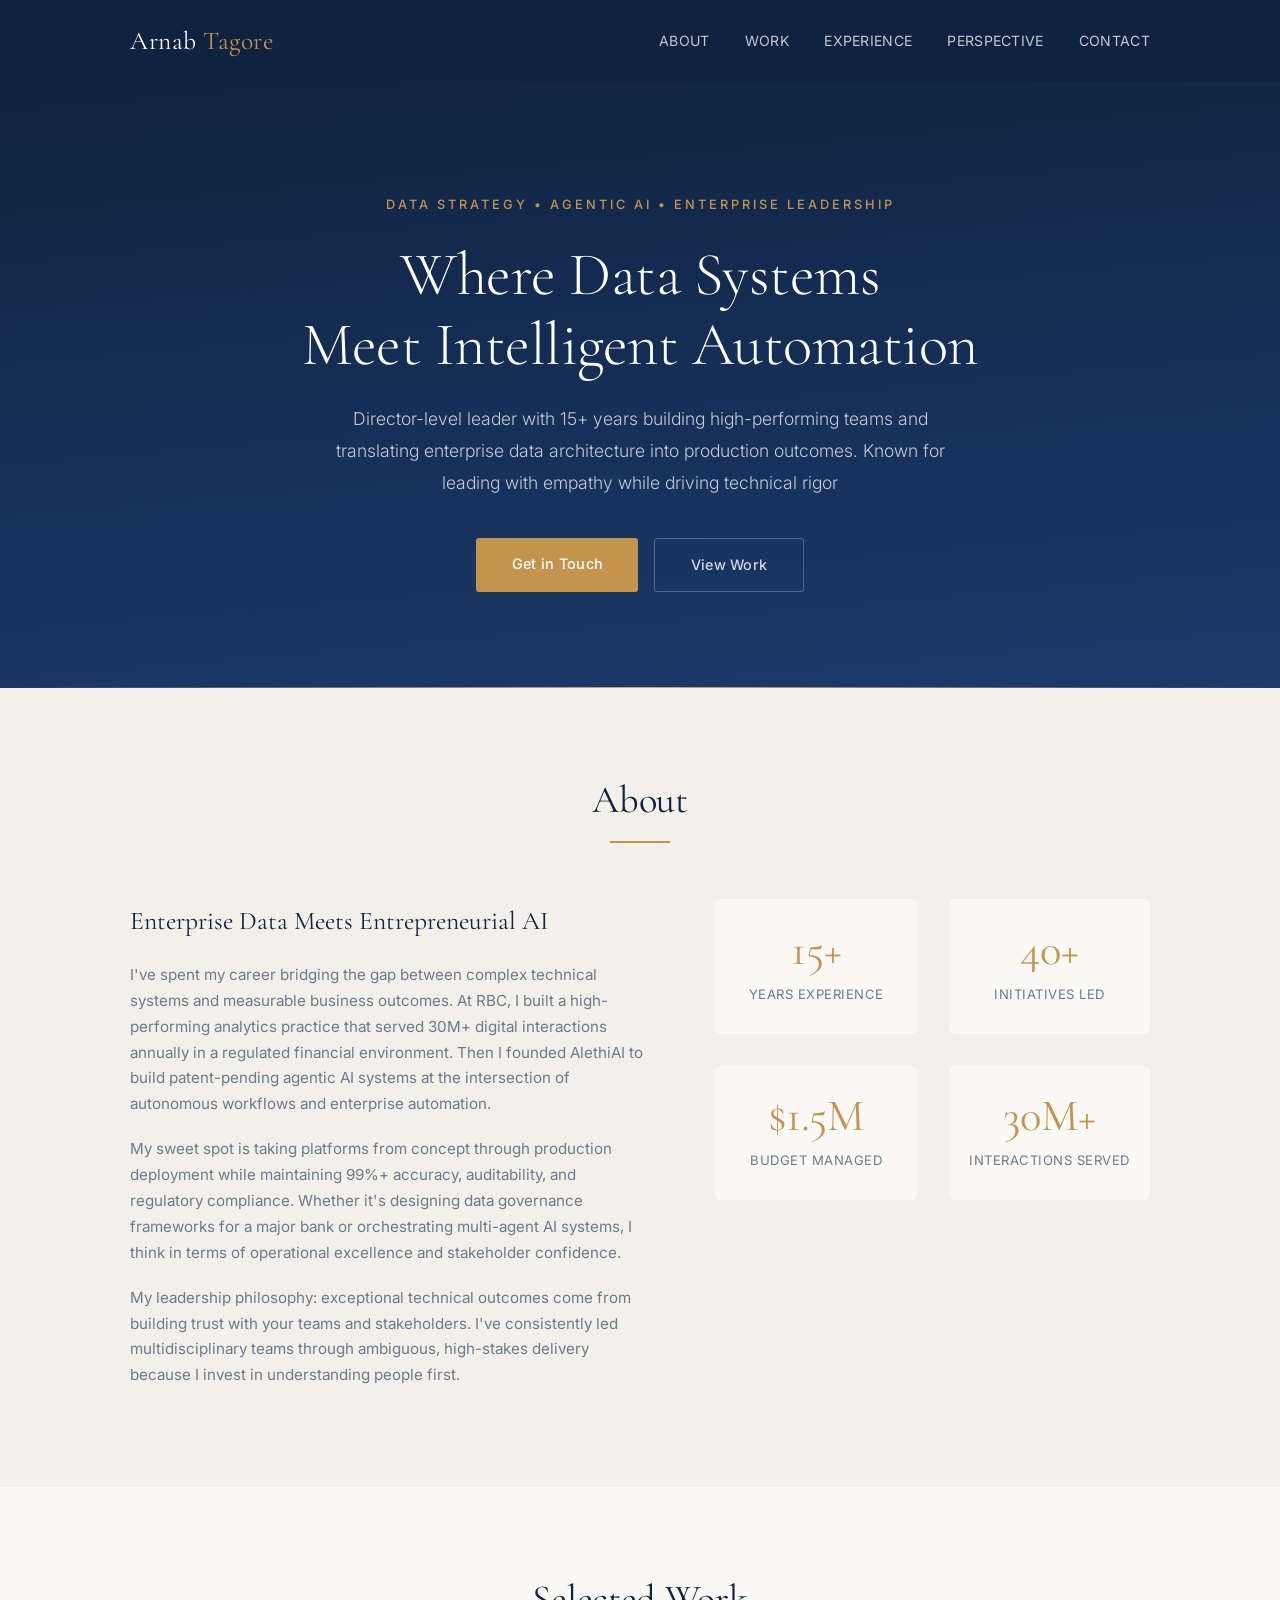
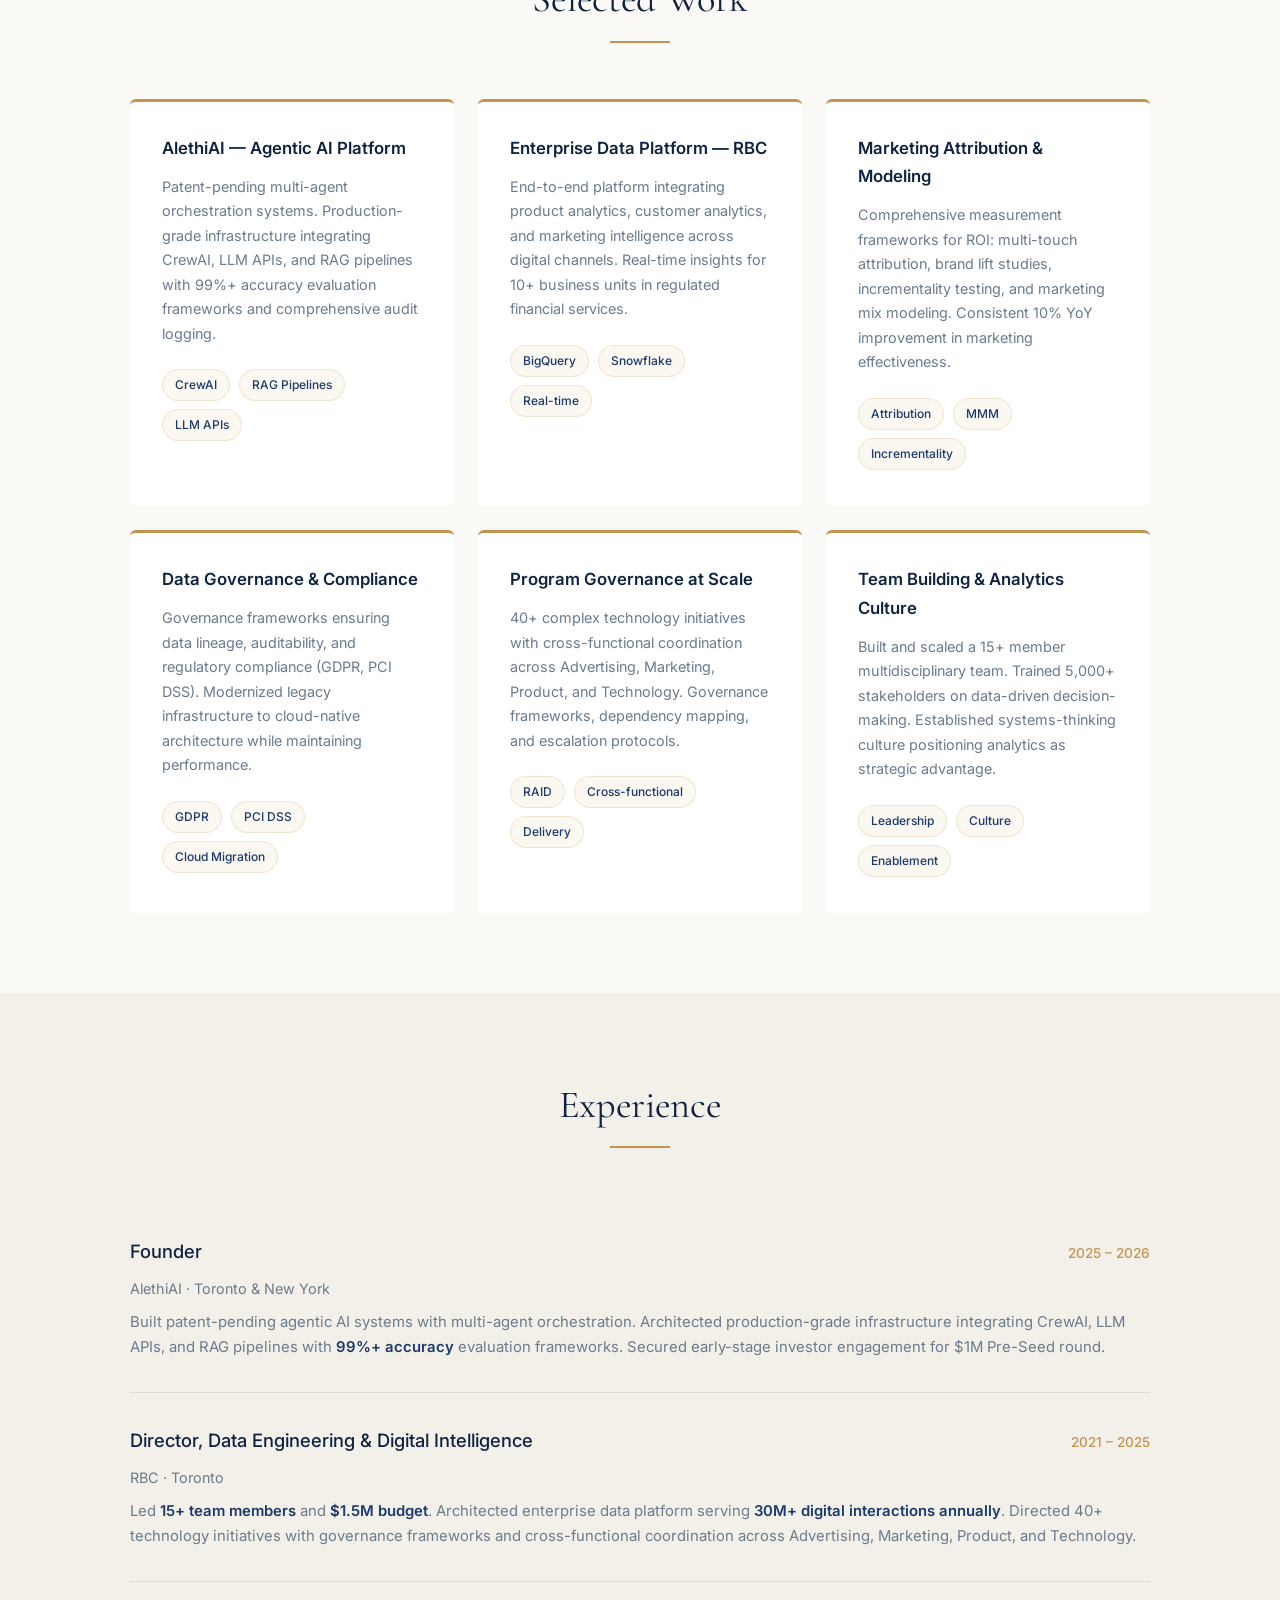
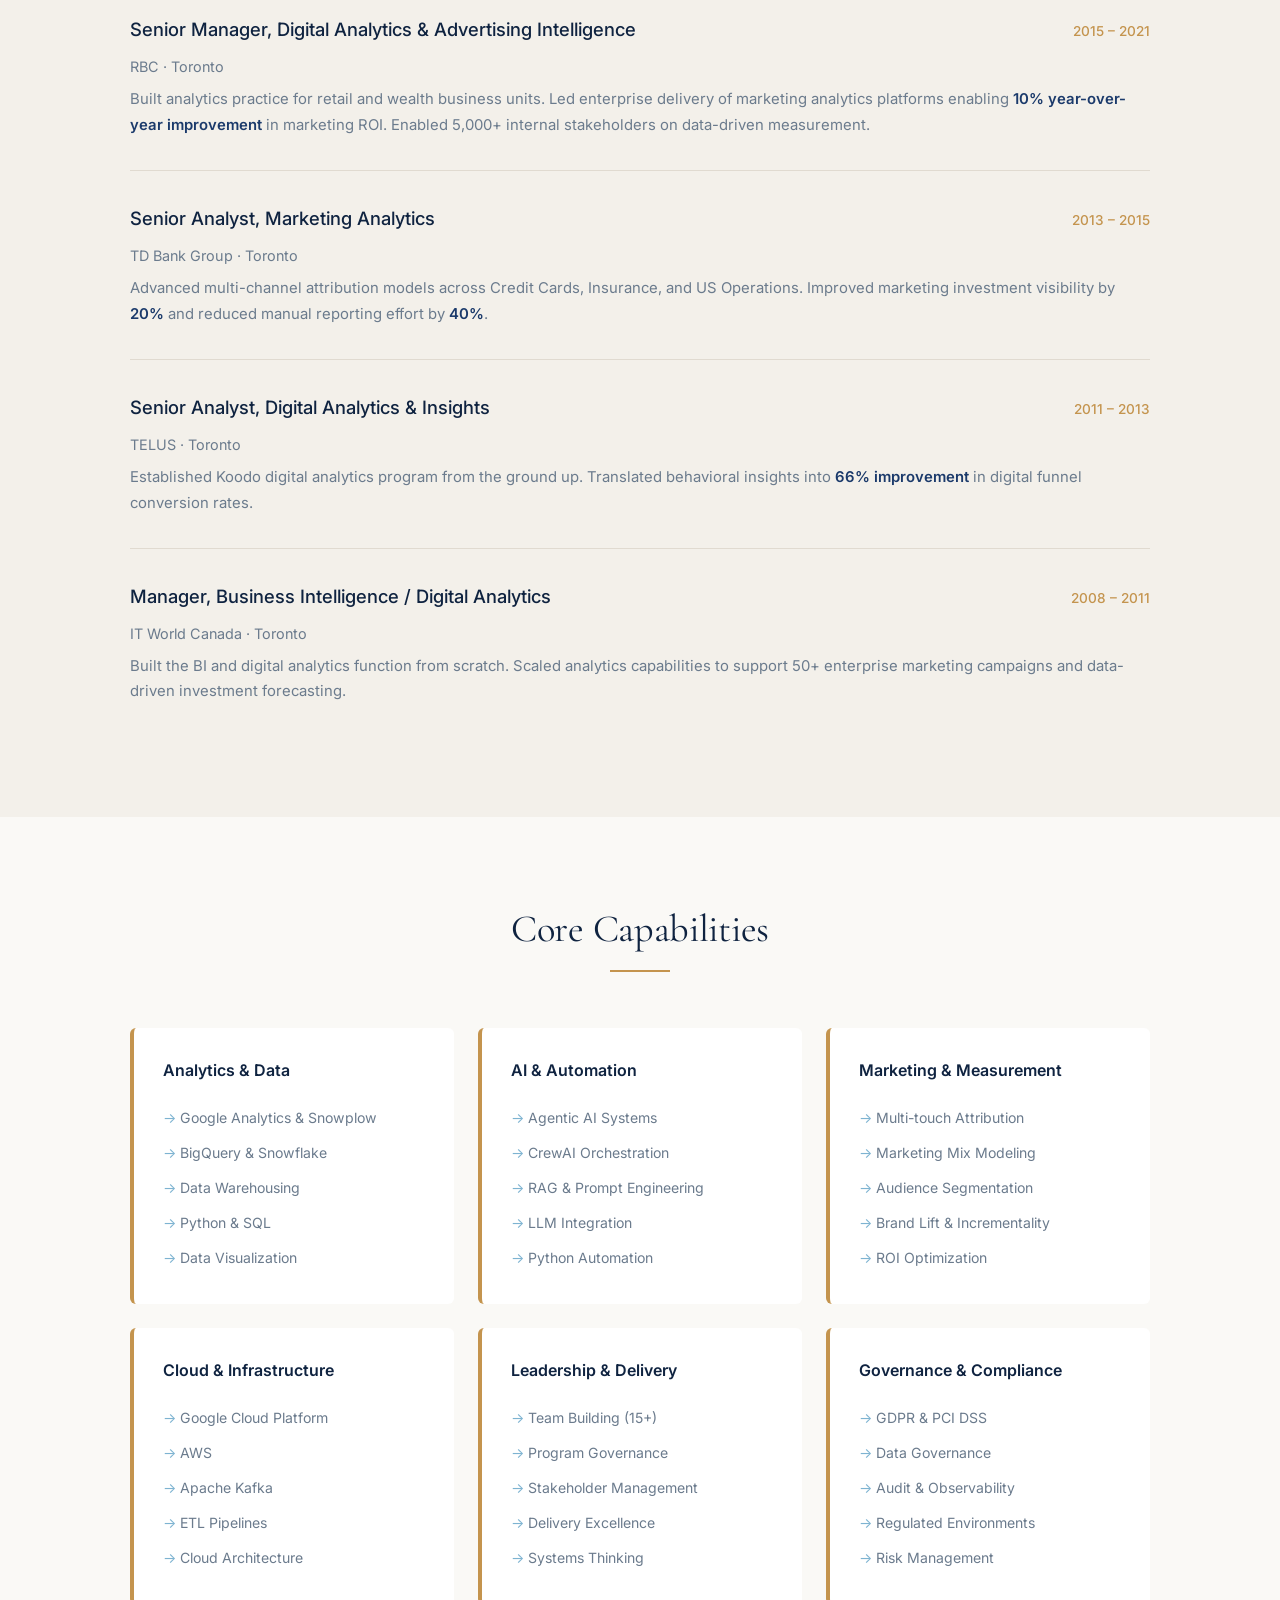
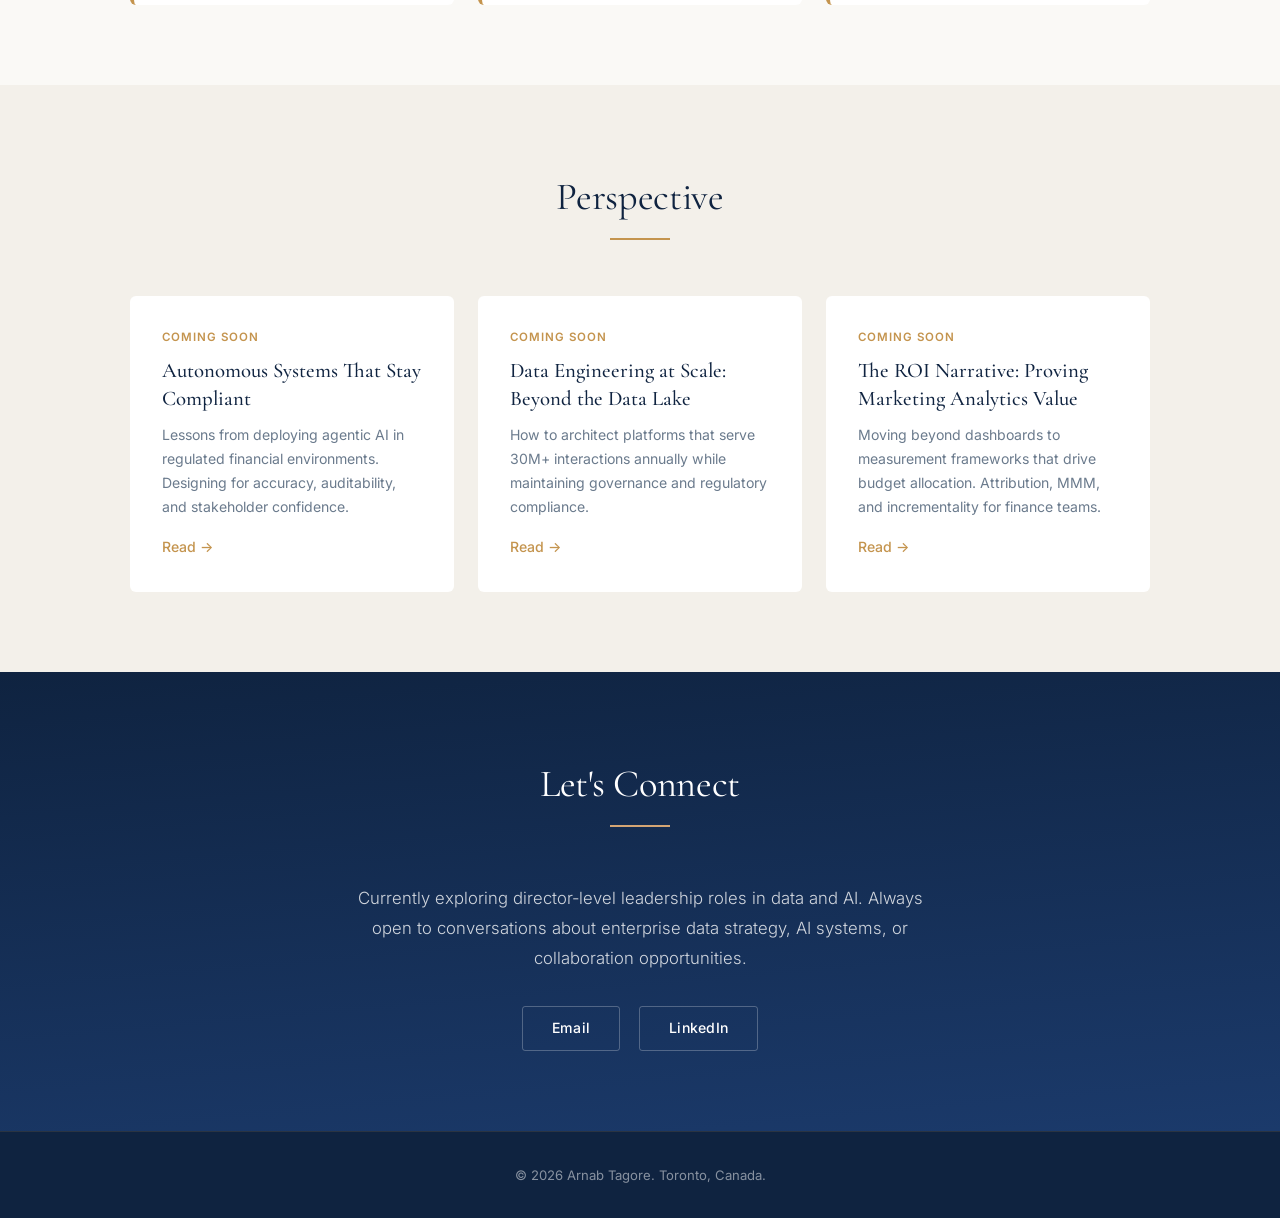
==== commit 202e8f2f: "Update tagline and About section leadership philosophy" ====
--- a/index.html
+++ b/index.html
@@ -509,7 +509,7 @@
         <div class="container">
             <div class="hero-eyebrow">Data Strategy &bull; Agentic AI &bull; Enterprise Leadership</div>
             <h1>Where Data Systems<br>Meet Intelligent Automation</h1>
-            <p class="tagline">Director-level leader with 15+ years translating enterprise data architecture and AI capabilities into production outcomes.</p>
+            <p class="tagline">Director-level leader with 15+ years building high-performing teams and translating enterprise data architecture into production outcomes. Known for leading with empathy while driving technical rigor</p>
             <div class="cta-group">
                 <a href="#contact" class="btn btn-gold">Get in Touch</a>
                 <a href="#work" class="btn btn-ghost">View Work</a>
@@ -527,6 +527,7 @@
                     <h3>Enterprise Data Meets Entrepreneurial AI</h3>
                     <p>I've spent my career bridging the gap between complex technical systems and measurable business outcomes. At RBC, I built a high-performing analytics practice that served 30M+ digital interactions annually in a regulated financial environment. Then I founded AlethiAI to build patent-pending agentic AI systems at the intersection of autonomous workflows and enterprise automation.</p>
                     <p>My sweet spot is taking platforms from concept through production deployment while maintaining 99%+ accuracy, auditability, and regulatory compliance. Whether it's designing data governance frameworks for a major bank or orchestrating multi-agent AI systems, I think in terms of operational excellence and stakeholder confidence.</p>
+                    <p>My leadership philosophy: exceptional technical outcomes come from building trust with your teams and stakeholders. I've consistently led multidisciplinary teams through ambiguous, high-stakes delivery because I invest in understanding people first.</p>
                 </div>
                 <div class="stats-grid">
                     <div class="stat">
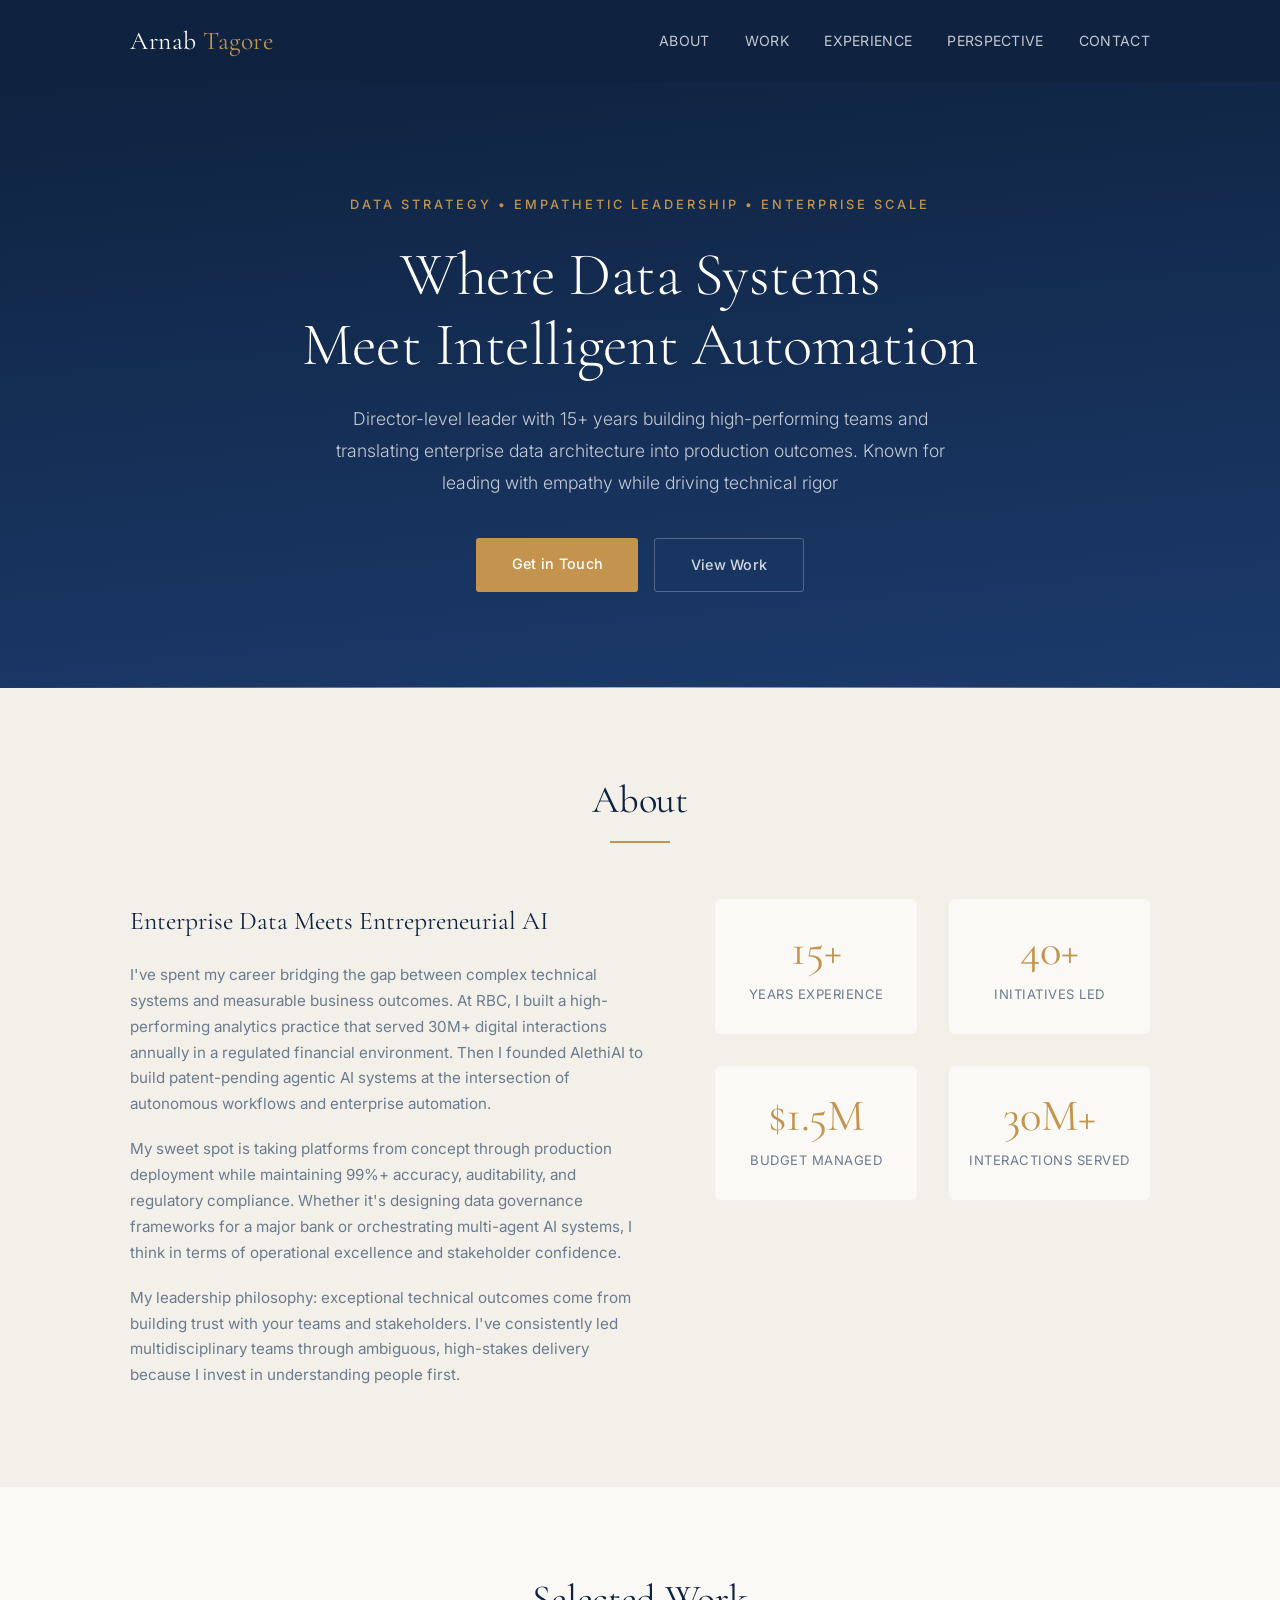
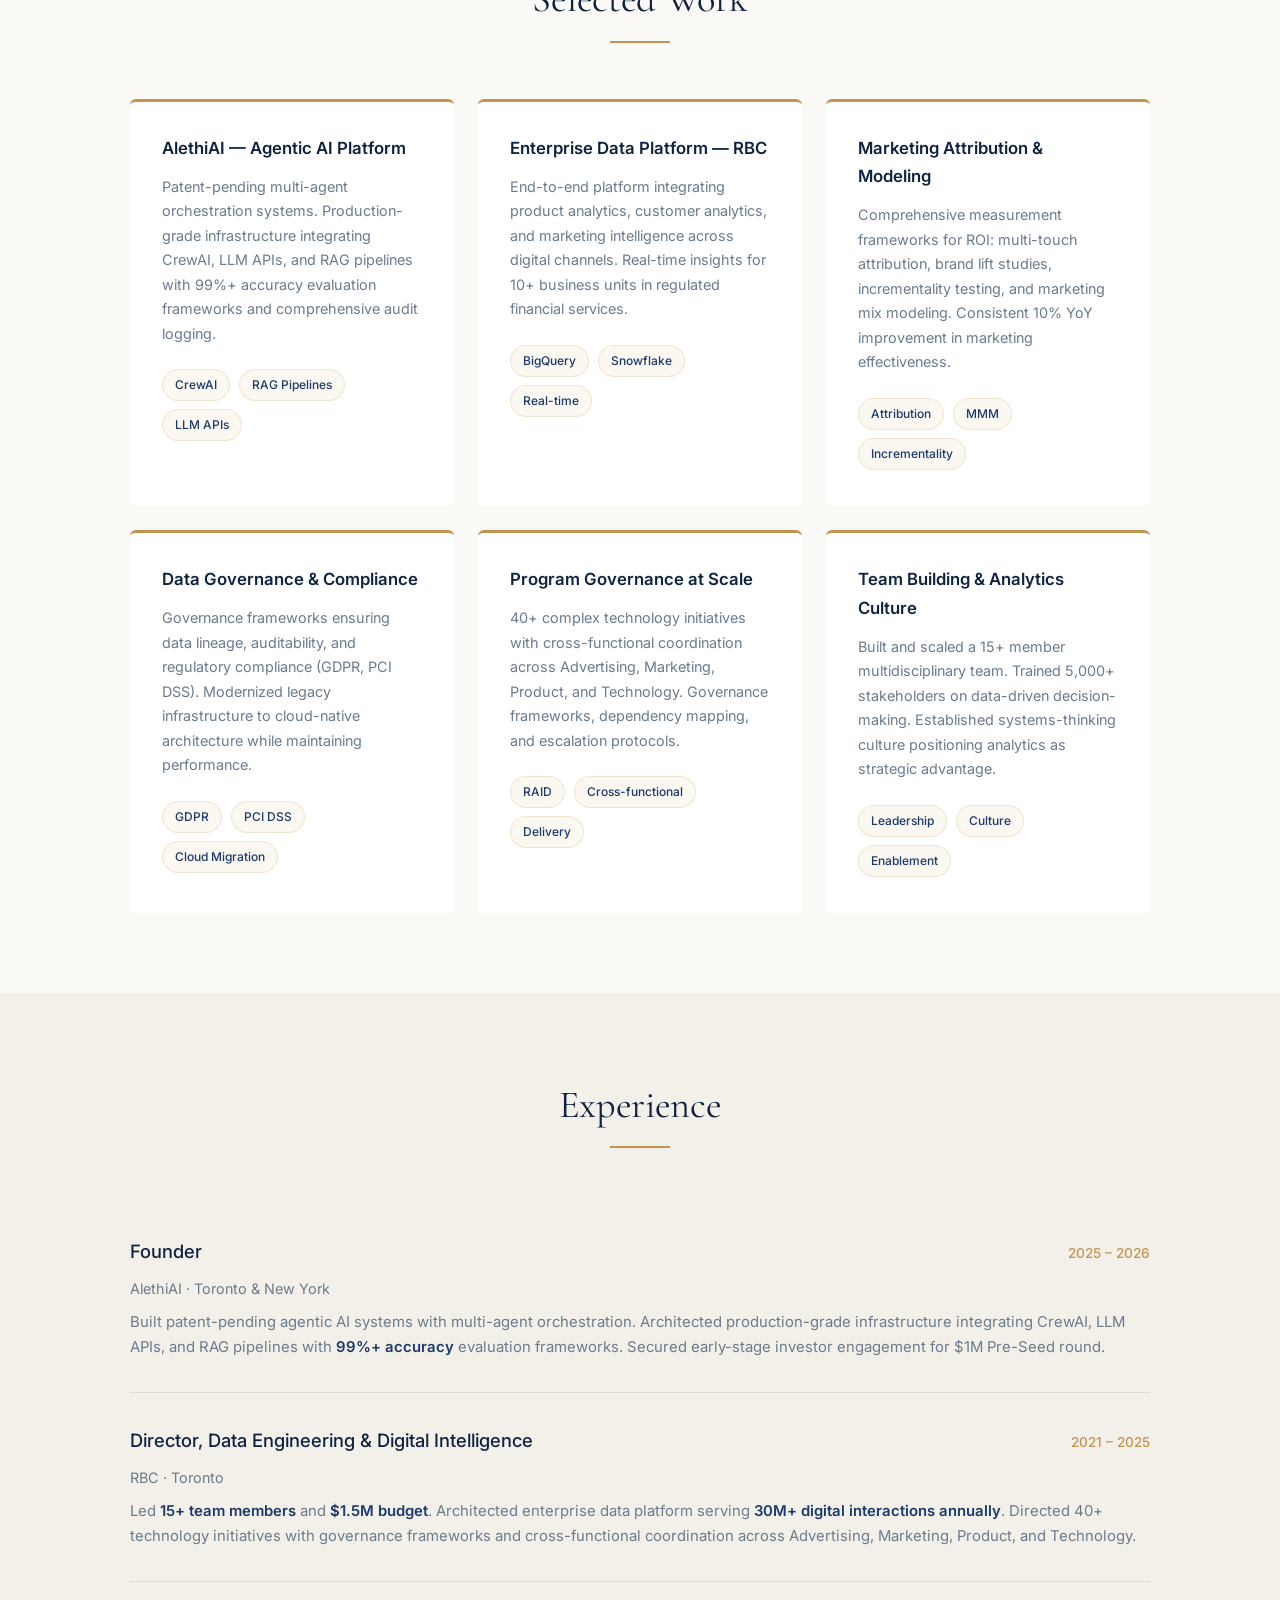
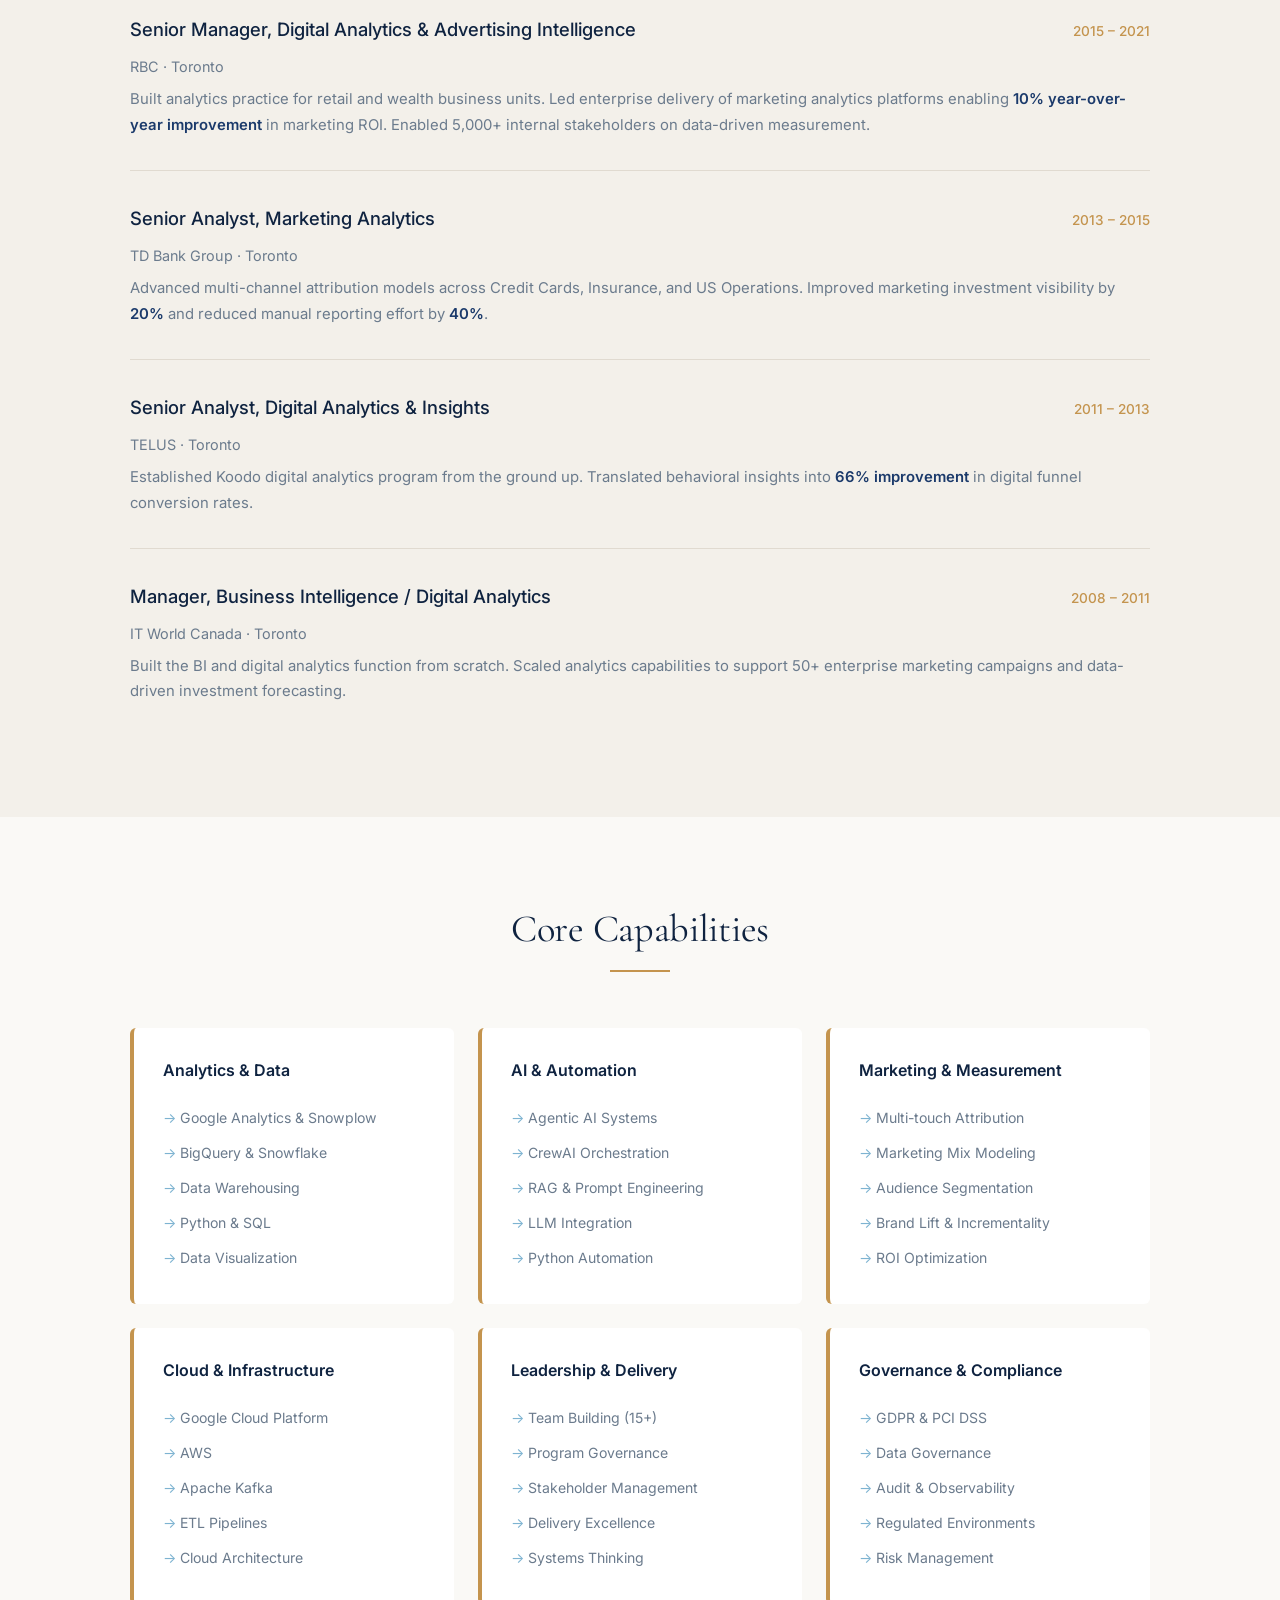
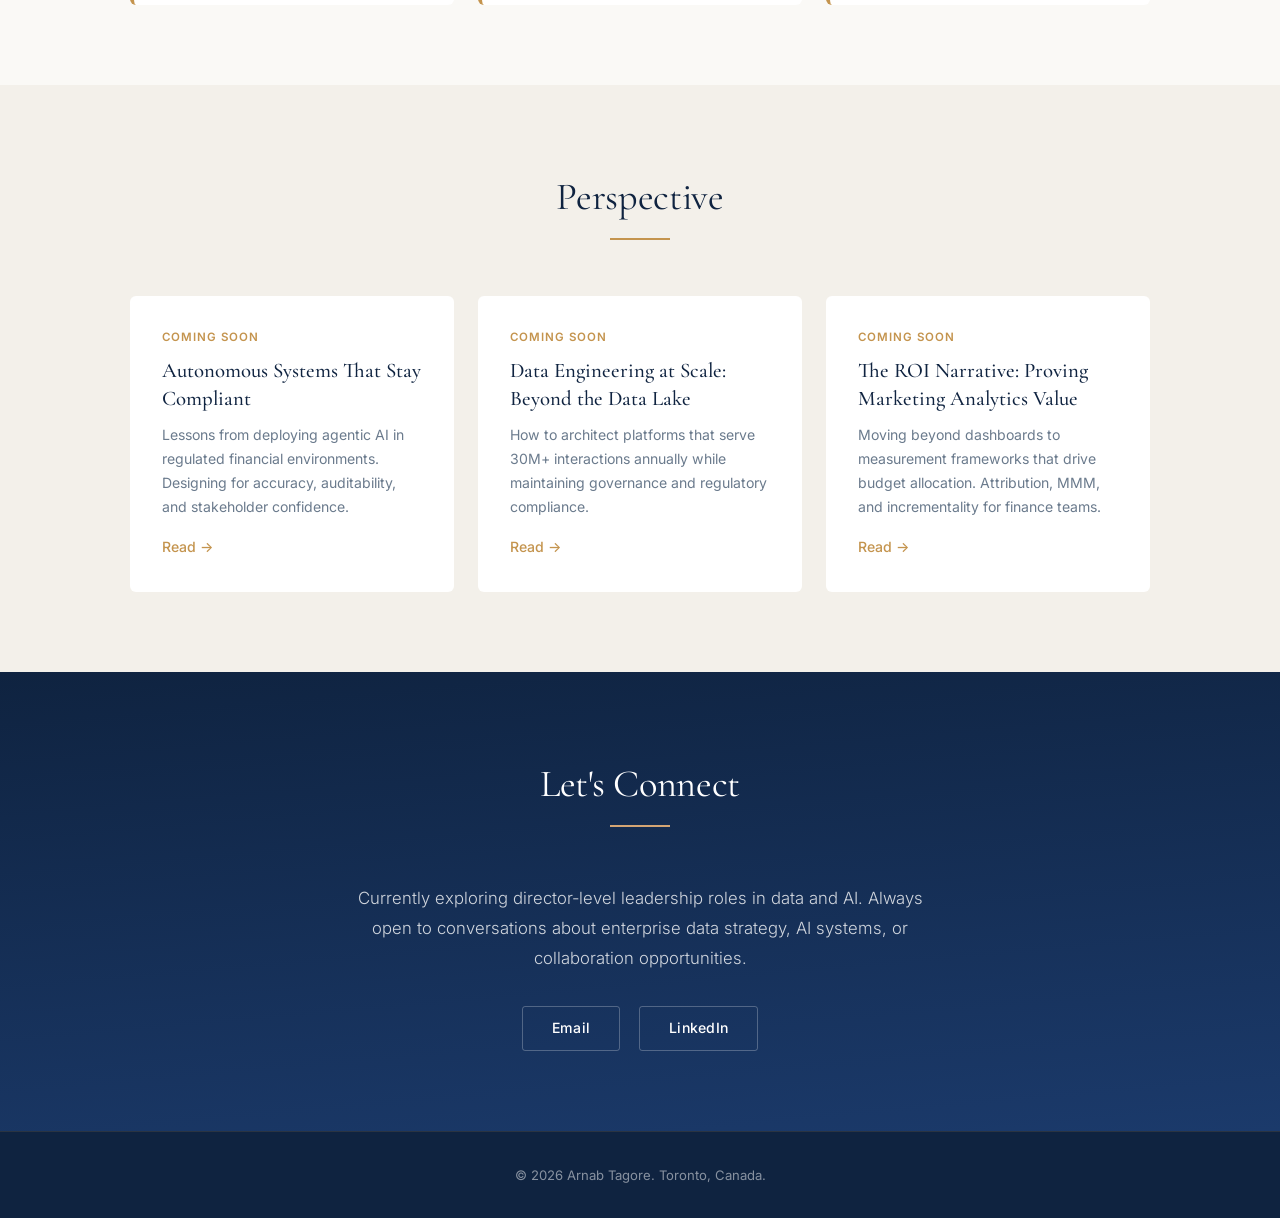
==== commit 3b4fae0a: "Update portfolio hero-eyebrow and apply formatting" ====
--- a/index.html
+++ b/index.html
@@ -1,13 +1,20 @@
 <!DOCTYPE html>
 <html lang="en">
+
 <head>
     <meta charset="UTF-8">
     <meta name="viewport" content="width=device-width, initial-scale=1.0">
     <title>Arnab Tagore | Data & AI Leadership</title>
     <link rel="preconnect" href="https://fonts.googleapis.com">
-    <link href="https://fonts.googleapis.com/css2?family=Cormorant+Garamond:wght@300;400;500;600&family=Inter:wght@300;400;500;600&display=swap" rel="stylesheet">
+    <link
+        href="https://fonts.googleapis.com/css2?family=Cormorant+Garamond:wght@300;400;500;600&family=Inter:wght@300;400;500;600&display=swap"
+        rel="stylesheet">
     <style>
-        * { margin: 0; padding: 0; box-sizing: border-box; }
+        * {
+            margin: 0;
+            padding: 0;
+            box-sizing: border-box;
+        }
 
         :root {
             --navy: #0F2340;
@@ -22,7 +29,10 @@
             --border: #E0DAD0;
         }
 
-        html { scroll-behavior: smooth; scroll-padding-top: 85px; }
+        html {
+            scroll-behavior: smooth;
+            scroll-padding-top: 85px;
+        }
 
         body {
             font-family: 'Inter', -apple-system, BlinkMacSystemFont, 'Segoe UI', sans-serif;
@@ -32,7 +42,11 @@
             overflow-x: hidden;
         }
 
-        .container { max-width: 1100px; margin: 0 auto; padding: 0 2.5rem; }
+        .container {
+            max-width: 1100px;
+            margin: 0 auto;
+            padding: 0 2.5rem;
+        }
 
         /* ── Header ── */
         header {
@@ -57,12 +71,18 @@
             letter-spacing: 0.5px;
         }
 
-        .logo span { color: var(--gold); }
-
-        nav ul { list-style: none; display: flex; gap: 2.2rem; }
+        .logo span {
+            color: var(--gold);
+        }
+
+        nav ul {
+            list-style: none;
+            display: flex;
+            gap: 2.2rem;
+        }
 
         nav a {
-            color: rgba(255,255,255,0.75);
+            color: rgba(255, 255, 255, 0.75);
             text-decoration: none;
             font-size: 0.88rem;
             font-weight: 400;
@@ -71,7 +91,9 @@
             text-transform: uppercase;
         }
 
-        nav a:hover { color: var(--gold-light); }
+        nav a:hover {
+            color: var(--gold-light);
+        }
 
         /* ── Hero ── */
         .hero {
@@ -85,12 +107,17 @@
         .hero::after {
             content: '';
             position: absolute;
-            bottom: 0; left: 0; right: 0;
+            bottom: 0;
+            left: 0;
+            right: 0;
             height: 1px;
             background: linear-gradient(90deg, transparent, var(--gold-light), transparent);
         }
 
-        .hero .container { position: relative; z-index: 1; }
+        .hero .container {
+            position: relative;
+            z-index: 1;
+        }
 
         .hero-eyebrow {
             font-size: 0.8rem;
@@ -113,14 +140,19 @@
 
         .hero .tagline {
             font-size: 1.1rem;
-            color: rgba(255,255,255,0.75);
+            color: rgba(255, 255, 255, 0.75);
             max-width: 640px;
             margin: 0 auto 2.5rem;
             font-weight: 300;
             line-height: 1.8;
         }
 
-        .cta-group { display: flex; gap: 1rem; justify-content: center; flex-wrap: wrap; }
+        .cta-group {
+            display: flex;
+            gap: 1rem;
+            justify-content: center;
+            flex-wrap: wrap;
+        }
 
         .btn {
             padding: 0.85rem 2.2rem;
@@ -143,13 +175,13 @@
         .btn-gold:hover {
             background: #B8873F;
             transform: translateY(-1px);
-            box-shadow: 0 6px 20px rgba(196,148,78,0.3);
+            box-shadow: 0 6px 20px rgba(196, 148, 78, 0.3);
         }
 
         .btn-ghost {
             background: transparent;
-            color: rgba(255,255,255,0.8);
-            border: 1.5px solid rgba(255,255,255,0.25);
+            color: rgba(255, 255, 255, 0.8);
+            border: 1.5px solid rgba(255, 255, 255, 0.25);
         }
 
         .btn-ghost:hover {
@@ -158,9 +190,18 @@
         }
 
         /* ── Section base ── */
-        .section { padding: 5rem 0; }
-        .section--cream { background: var(--cream); }
-        .section--white { background: var(--warm-white); }
+        .section {
+            padding: 5rem 0;
+        }
+
+        .section--cream {
+            background: var(--cream);
+        }
+
+        .section--white {
+            background: var(--warm-white);
+        }
+
         .section--dark {
             background: linear-gradient(175deg, var(--navy) 0%, var(--navy-mid) 100%);
             color: #fff;
@@ -176,7 +217,9 @@
             letter-spacing: -0.3px;
         }
 
-        .section--dark .section-title { color: #fff; }
+        .section--dark .section-title {
+            color: #fff;
+        }
 
         .section-rule {
             width: 60px;
@@ -253,7 +296,7 @@
 
         .work-card:hover {
             transform: translateY(-4px);
-            box-shadow: 0 12px 32px rgba(15,35,64,0.1);
+            box-shadow: 0 12px 32px rgba(15, 35, 64, 0.1);
         }
 
         .work-card h3 {
@@ -269,18 +312,20 @@
             line-height: 1.7;
         }
 
-        .tags { margin-top: 1.2rem; }
+        .tags {
+            margin-top: 1.2rem;
+        }
 
         .tag {
             display: inline-block;
-            background: rgba(196,148,78,0.08);
+            background: rgba(196, 148, 78, 0.08);
             color: var(--navy-mid);
             padding: 0.3rem 0.75rem;
             border-radius: 20px;
             font-size: 0.75rem;
             font-weight: 500;
             margin: 0.25rem 0.3rem 0.25rem 0;
-            border: 1px solid rgba(196,148,78,0.2);
+            border: 1px solid rgba(196, 148, 78, 0.2);
         }
 
         /* ── Experience ── */
@@ -289,7 +334,9 @@
             border-bottom: 1px solid var(--border);
         }
 
-        .exp-item:last-child { border-bottom: none; }
+        .exp-item:last-child {
+            border-bottom: none;
+        }
 
         .exp-header {
             display: flex;
@@ -349,7 +396,9 @@
             margin-bottom: 1rem;
         }
 
-        .skill-card ul { list-style: none; }
+        .skill-card ul {
+            list-style: none;
+        }
 
         .skill-card li {
             color: var(--text-muted);
@@ -378,10 +427,12 @@
 
         .blog-card:hover {
             transform: translateY(-4px);
-            box-shadow: 0 10px 28px rgba(15,35,64,0.1);
-        }
-
-        .blog-body { padding: 2rem; }
+            box-shadow: 0 10px 28px rgba(15, 35, 64, 0.1);
+        }
+
+        .blog-body {
+            padding: 2rem;
+        }
 
         .blog-label {
             font-size: 0.72rem;
@@ -415,16 +466,20 @@
             transition: color 0.2s;
         }
 
-        .blog-link:hover { color: var(--navy-mid); }
+        .blog-link:hover {
+            color: var(--navy-mid);
+        }
 
         /* ── Contact ── */
-        .section--dark .section-rule { background: var(--gold-light); }
+        .section--dark .section-rule {
+            background: var(--gold-light);
+        }
 
         .contact-text {
             text-align: center;
             max-width: 600px;
             margin: 0 auto 2rem;
-            color: rgba(255,255,255,0.8);
+            color: rgba(255, 255, 255, 0.8);
             font-size: 1.05rem;
             font-weight: 300;
             line-height: 1.8;
@@ -441,7 +496,7 @@
             color: #fff;
             text-decoration: none;
             padding: 0.6rem 1.8rem;
-            border: 1.5px solid rgba(255,255,255,0.25);
+            border: 1.5px solid rgba(255, 255, 255, 0.25);
             border-radius: 3px;
             font-size: 0.88rem;
             font-weight: 500;
@@ -457,35 +512,80 @@
         /* ── Footer ── */
         footer {
             background: var(--navy);
-            color: rgba(255,255,255,0.5);
+            color: rgba(255, 255, 255, 0.5);
             text-align: center;
             padding: 2rem;
             font-size: 0.82rem;
-            border-top: 1px solid rgba(196,148,78,0.15);
+            border-top: 1px solid rgba(196, 148, 78, 0.15);
         }
 
         /* ── Responsive ── */
         @media (max-width: 900px) {
-            .work-grid, .skills-grid, .blog-grid {
+
+            .work-grid,
+            .skills-grid,
+            .blog-grid {
                 grid-template-columns: 1fr 1fr;
             }
         }
 
         @media (max-width: 640px) {
-            header .container { flex-direction: column; gap: 0.8rem; }
-            nav ul { gap: 0.8rem; flex-wrap: wrap; justify-content: center; }
-            nav a { font-size: 0.75rem; }
-            .hero h1 { font-size: 2.2rem; }
-            .hero { padding: 4rem 1.5rem 3.5rem; }
-            .container { padding: 0 1.5rem; }
-            .about-grid { grid-template-columns: 1fr; gap: 2.5rem; }
-            .work-grid, .skills-grid, .blog-grid { grid-template-columns: 1fr; }
-            .exp-header { flex-direction: column; }
-            .cta-group { flex-direction: column; align-items: center; }
-            .btn { width: 100%; max-width: 280px; text-align: center; }
+            header .container {
+                flex-direction: column;
+                gap: 0.8rem;
+            }
+
+            nav ul {
+                gap: 0.8rem;
+                flex-wrap: wrap;
+                justify-content: center;
+            }
+
+            nav a {
+                font-size: 0.75rem;
+            }
+
+            .hero h1 {
+                font-size: 2.2rem;
+            }
+
+            .hero {
+                padding: 4rem 1.5rem 3.5rem;
+            }
+
+            .container {
+                padding: 0 1.5rem;
+            }
+
+            .about-grid {
+                grid-template-columns: 1fr;
+                gap: 2.5rem;
+            }
+
+            .work-grid,
+            .skills-grid,
+            .blog-grid {
+                grid-template-columns: 1fr;
+            }
+
+            .exp-header {
+                flex-direction: column;
+            }
+
+            .cta-group {
+                flex-direction: column;
+                align-items: center;
+            }
+
+            .btn {
+                width: 100%;
+                max-width: 280px;
+                text-align: center;
+            }
         }
     </style>
 </head>
+
 <body>
 
     <!-- Header -->
@@ -507,9 +607,11 @@
     <!-- Hero -->
     <div class="hero">
         <div class="container">
-            <div class="hero-eyebrow">Data Strategy &bull; Agentic AI &bull; Enterprise Leadership</div>
+            <div class="hero-eyebrow">Data Strategy &bull; Empathetic Leadership &bull; Enterprise Scale</div>
             <h1>Where Data Systems<br>Meet Intelligent Automation</h1>
-            <p class="tagline">Director-level leader with 15+ years building high-performing teams and translating enterprise data architecture into production outcomes. Known for leading with empathy while driving technical rigor</p>
+            <p class="tagline">Director-level leader with 15+ years building high-performing teams and translating
+                enterprise data architecture into production outcomes. Known for leading with empathy while driving
+                technical rigor</p>
             <div class="cta-group">
                 <a href="#contact" class="btn btn-gold">Get in Touch</a>
                 <a href="#work" class="btn btn-ghost">View Work</a>
@@ -525,9 +627,18 @@
             <div class="about-grid">
                 <div class="about-text">
                     <h3>Enterprise Data Meets Entrepreneurial AI</h3>
-                    <p>I've spent my career bridging the gap between complex technical systems and measurable business outcomes. At RBC, I built a high-performing analytics practice that served 30M+ digital interactions annually in a regulated financial environment. Then I founded AlethiAI to build patent-pending agentic AI systems at the intersection of autonomous workflows and enterprise automation.</p>
-                    <p>My sweet spot is taking platforms from concept through production deployment while maintaining 99%+ accuracy, auditability, and regulatory compliance. Whether it's designing data governance frameworks for a major bank or orchestrating multi-agent AI systems, I think in terms of operational excellence and stakeholder confidence.</p>
-                    <p>My leadership philosophy: exceptional technical outcomes come from building trust with your teams and stakeholders. I've consistently led multidisciplinary teams through ambiguous, high-stakes delivery because I invest in understanding people first.</p>
+                    <p>I've spent my career bridging the gap between complex technical systems and measurable business
+                        outcomes. At RBC, I built a high-performing analytics practice that served 30M+ digital
+                        interactions annually in a regulated financial environment. Then I founded AlethiAI to build
+                        patent-pending agentic AI systems at the intersection of autonomous workflows and enterprise
+                        automation.</p>
+                    <p>My sweet spot is taking platforms from concept through production deployment while maintaining
+                        99%+ accuracy, auditability, and regulatory compliance. Whether it's designing data governance
+                        frameworks for a major bank or orchestrating multi-agent AI systems, I think in terms of
+                        operational excellence and stakeholder confidence.</p>
+                    <p>My leadership philosophy: exceptional technical outcomes come from building trust with your teams
+                        and stakeholders. I've consistently led multidisciplinary teams through ambiguous, high-stakes
+                        delivery because I invest in understanding people first.</p>
                 </div>
                 <div class="stats-grid">
                     <div class="stat">
@@ -559,7 +670,9 @@
             <div class="work-grid">
                 <div class="work-card">
                     <h3>AlethiAI &mdash; Agentic AI Platform</h3>
-                    <p>Patent-pending multi-agent orchestration systems. Production-grade infrastructure integrating CrewAI, LLM APIs, and RAG pipelines with 99%+ accuracy evaluation frameworks and comprehensive audit logging.</p>
+                    <p>Patent-pending multi-agent orchestration systems. Production-grade infrastructure integrating
+                        CrewAI, LLM APIs, and RAG pipelines with 99%+ accuracy evaluation frameworks and comprehensive
+                        audit logging.</p>
                     <div class="tags">
                         <span class="tag">CrewAI</span>
                         <span class="tag">RAG Pipelines</span>
@@ -568,7 +681,9 @@
                 </div>
                 <div class="work-card">
                     <h3>Enterprise Data Platform &mdash; RBC</h3>
-                    <p>End-to-end platform integrating product analytics, customer analytics, and marketing intelligence across digital channels. Real-time insights for 10+ business units in regulated financial services.</p>
+                    <p>End-to-end platform integrating product analytics, customer analytics, and marketing intelligence
+                        across digital channels. Real-time insights for 10+ business units in regulated financial
+                        services.</p>
                     <div class="tags">
                         <span class="tag">BigQuery</span>
                         <span class="tag">Snowflake</span>
@@ -577,7 +692,9 @@
                 </div>
                 <div class="work-card">
                     <h3>Marketing Attribution & Modeling</h3>
-                    <p>Comprehensive measurement frameworks for ROI: multi-touch attribution, brand lift studies, incrementality testing, and marketing mix modeling. Consistent 10% YoY improvement in marketing effectiveness.</p>
+                    <p>Comprehensive measurement frameworks for ROI: multi-touch attribution, brand lift studies,
+                        incrementality testing, and marketing mix modeling. Consistent 10% YoY improvement in marketing
+                        effectiveness.</p>
                     <div class="tags">
                         <span class="tag">Attribution</span>
                         <span class="tag">MMM</span>
@@ -586,7 +703,9 @@
                 </div>
                 <div class="work-card">
                     <h3>Data Governance & Compliance</h3>
-                    <p>Governance frameworks ensuring data lineage, auditability, and regulatory compliance (GDPR, PCI DSS). Modernized legacy infrastructure to cloud-native architecture while maintaining performance.</p>
+                    <p>Governance frameworks ensuring data lineage, auditability, and regulatory compliance (GDPR, PCI
+                        DSS). Modernized legacy infrastructure to cloud-native architecture while maintaining
+                        performance.</p>
                     <div class="tags">
                         <span class="tag">GDPR</span>
                         <span class="tag">PCI DSS</span>
@@ -595,7 +714,9 @@
                 </div>
                 <div class="work-card">
                     <h3>Program Governance at Scale</h3>
-                    <p>40+ complex technology initiatives with cross-functional coordination across Advertising, Marketing, Product, and Technology. Governance frameworks, dependency mapping, and escalation protocols.</p>
+                    <p>40+ complex technology initiatives with cross-functional coordination across Advertising,
+                        Marketing, Product, and Technology. Governance frameworks, dependency mapping, and escalation
+                        protocols.</p>
                     <div class="tags">
                         <span class="tag">RAID</span>
                         <span class="tag">Cross-functional</span>
@@ -604,7 +725,9 @@
                 </div>
                 <div class="work-card">
                     <h3>Team Building & Analytics Culture</h3>
-                    <p>Built and scaled a 15+ member multidisciplinary team. Trained 5,000+ stakeholders on data-driven decision-making. Established systems-thinking culture positioning analytics as strategic advantage.</p>
+                    <p>Built and scaled a 15+ member multidisciplinary team. Trained 5,000+ stakeholders on data-driven
+                        decision-making. Established systems-thinking culture positioning analytics as strategic
+                        advantage.</p>
                     <div class="tags">
                         <span class="tag">Leadership</span>
                         <span class="tag">Culture</span>
@@ -627,7 +750,10 @@
                     <div class="exp-dates">2025 &ndash; 2026</div>
                 </div>
                 <div class="exp-org">AlethiAI &middot; Toronto &amp; New York</div>
-                <p class="exp-desc">Built patent-pending agentic AI systems with multi-agent orchestration. Architected production-grade infrastructure integrating CrewAI, LLM APIs, and RAG pipelines with <span class="hl">99%+ accuracy</span> evaluation frameworks. Secured early-stage investor engagement for $1M Pre-Seed round.</p>
+                <p class="exp-desc">Built patent-pending agentic AI systems with multi-agent orchestration. Architected
+                    production-grade infrastructure integrating CrewAI, LLM APIs, and RAG pipelines with <span
+                        class="hl">99%+ accuracy</span> evaluation frameworks. Secured early-stage investor engagement
+                    for $1M Pre-Seed round.</p>
             </div>
 
             <div class="exp-item">
@@ -636,7 +762,10 @@
                     <div class="exp-dates">2021 &ndash; 2025</div>
                 </div>
                 <div class="exp-org">RBC &middot; Toronto</div>
-                <p class="exp-desc">Led <span class="hl">15+ team members</span> and <span class="hl">$1.5M budget</span>. Architected enterprise data platform serving <span class="hl">30M+ digital interactions annually</span>. Directed 40+ technology initiatives with governance frameworks and cross-functional coordination across Advertising, Marketing, Product, and Technology.</p>
+                <p class="exp-desc">Led <span class="hl">15+ team members</span> and <span class="hl">$1.5M
+                        budget</span>. Architected enterprise data platform serving <span class="hl">30M+ digital
+                        interactions annually</span>. Directed 40+ technology initiatives with governance frameworks and
+                    cross-functional coordination across Advertising, Marketing, Product, and Technology.</p>
             </div>
 
             <div class="exp-item">
@@ -645,7 +774,10 @@
                     <div class="exp-dates">2015 &ndash; 2021</div>
                 </div>
                 <div class="exp-org">RBC &middot; Toronto</div>
-                <p class="exp-desc">Built analytics practice for retail and wealth business units. Led enterprise delivery of marketing analytics platforms enabling <span class="hl">10% year-over-year improvement</span> in marketing ROI. Enabled 5,000+ internal stakeholders on data-driven measurement.</p>
+                <p class="exp-desc">Built analytics practice for retail and wealth business units. Led enterprise
+                    delivery of marketing analytics platforms enabling <span class="hl">10% year-over-year
+                        improvement</span> in marketing ROI. Enabled 5,000+ internal stakeholders on data-driven
+                    measurement.</p>
             </div>
 
             <div class="exp-item">
@@ -654,7 +786,9 @@
                     <div class="exp-dates">2013 &ndash; 2015</div>
                 </div>
                 <div class="exp-org">TD Bank Group &middot; Toronto</div>
-                <p class="exp-desc">Advanced multi-channel attribution models across Credit Cards, Insurance, and US Operations. Improved marketing investment visibility by <span class="hl">20%</span> and reduced manual reporting effort by <span class="hl">40%</span>.</p>
+                <p class="exp-desc">Advanced multi-channel attribution models across Credit Cards, Insurance, and US
+                    Operations. Improved marketing investment visibility by <span class="hl">20%</span> and reduced
+                    manual reporting effort by <span class="hl">40%</span>.</p>
             </div>
 
             <div class="exp-item">
@@ -663,7 +797,9 @@
                     <div class="exp-dates">2011 &ndash; 2013</div>
                 </div>
                 <div class="exp-org">TELUS &middot; Toronto</div>
-                <p class="exp-desc">Established Koodo digital analytics program from the ground up. Translated behavioral insights into <span class="hl">66% improvement</span> in digital funnel conversion rates.</p>
+                <p class="exp-desc">Established Koodo digital analytics program from the ground up. Translated
+                    behavioral insights into <span class="hl">66% improvement</span> in digital funnel conversion rates.
+                </p>
             </div>
 
             <div class="exp-item">
@@ -672,7 +808,9 @@
                     <div class="exp-dates">2008 &ndash; 2011</div>
                 </div>
                 <div class="exp-org">IT World Canada &middot; Toronto</div>
-                <p class="exp-desc">Built the BI and digital analytics function from scratch. Scaled analytics capabilities to support 50+ enterprise marketing campaigns and data-driven investment forecasting.</p>
+                <p class="exp-desc">Built the BI and digital analytics function from scratch. Scaled analytics
+                    capabilities to support 50+ enterprise marketing campaigns and data-driven investment forecasting.
+                </p>
             </div>
         </div>
     </div>
@@ -757,7 +895,8 @@
                     <div class="blog-body">
                         <div class="blog-label">Coming Soon</div>
                         <h3>Autonomous Systems That Stay Compliant</h3>
-                        <p>Lessons from deploying agentic AI in regulated financial environments. Designing for accuracy, auditability, and stakeholder confidence.</p>
+                        <p>Lessons from deploying agentic AI in regulated financial environments. Designing for
+                            accuracy, auditability, and stakeholder confidence.</p>
                         <a href="#" class="blog-link">Read &rarr;</a>
                     </div>
                 </div>
@@ -765,7 +904,8 @@
                     <div class="blog-body">
                         <div class="blog-label">Coming Soon</div>
                         <h3>Data Engineering at Scale: Beyond the Data Lake</h3>
-                        <p>How to architect platforms that serve 30M+ interactions annually while maintaining governance and regulatory compliance.</p>
+                        <p>How to architect platforms that serve 30M+ interactions annually while maintaining governance
+                            and regulatory compliance.</p>
                         <a href="#" class="blog-link">Read &rarr;</a>
                     </div>
                 </div>
@@ -773,7 +913,8 @@
                     <div class="blog-body">
                         <div class="blog-label">Coming Soon</div>
                         <h3>The ROI Narrative: Proving Marketing Analytics Value</h3>
-                        <p>Moving beyond dashboards to measurement frameworks that drive budget allocation. Attribution, MMM, and incrementality for finance teams.</p>
+                        <p>Moving beyond dashboards to measurement frameworks that drive budget allocation. Attribution,
+                            MMM, and incrementality for finance teams.</p>
                         <a href="#" class="blog-link">Read &rarr;</a>
                     </div>
                 </div>
@@ -786,7 +927,8 @@
         <div class="container">
             <h2 class="section-title">Let's Connect</h2>
             <div class="section-rule"></div>
-            <p class="contact-text">Currently exploring director-level leadership roles in data and AI. Always open to conversations about enterprise data strategy, AI systems, or collaboration opportunities.</p>
+            <p class="contact-text">Currently exploring director-level leadership roles in data and AI. Always open to
+                conversations about enterprise data strategy, AI systems, or collaboration opportunities.</p>
             <div class="contact-links">
                 <a href="mailto:arnab@arnabtagore.com">Email</a>
                 <a href="https://linkedin.com/in/arnabtagore" target="_blank" rel="noopener">LinkedIn</a>
@@ -800,4 +942,5 @@
     </footer>
 
 </body>
-</html>
+
+</html>
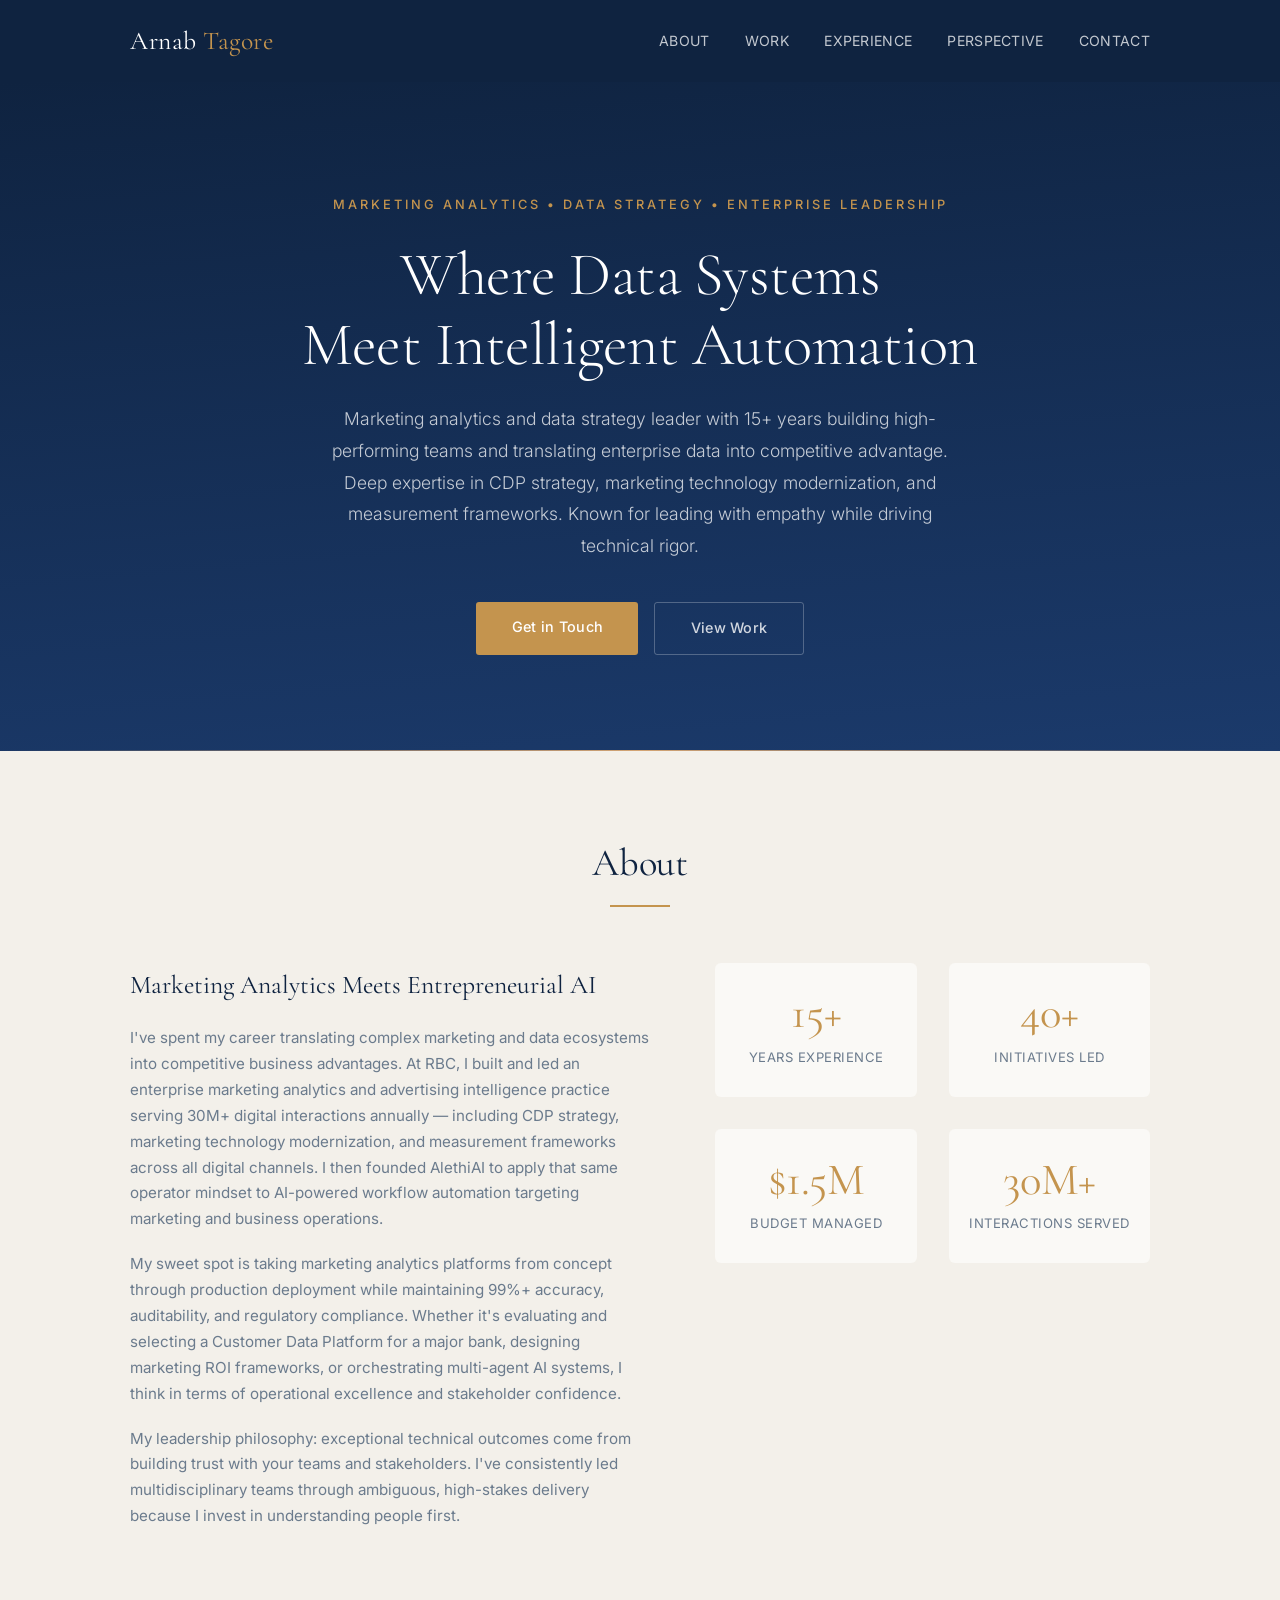
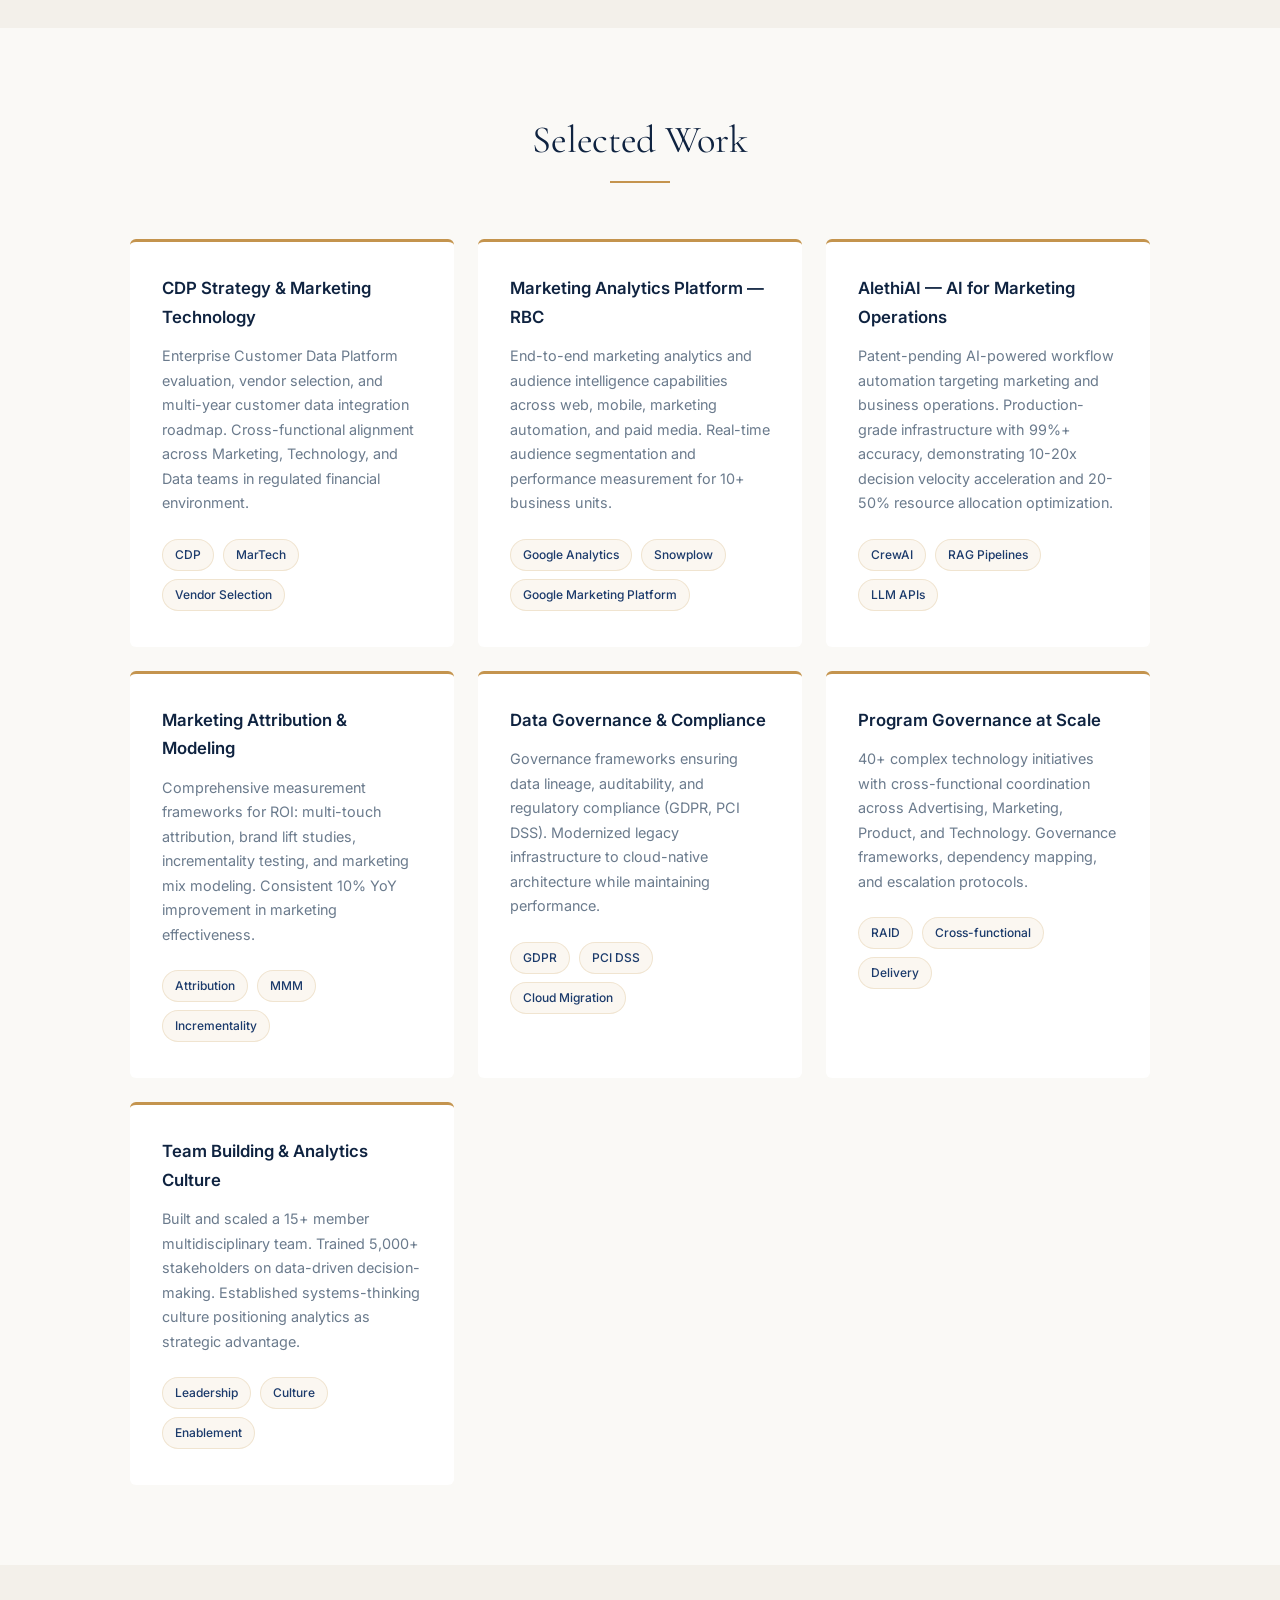
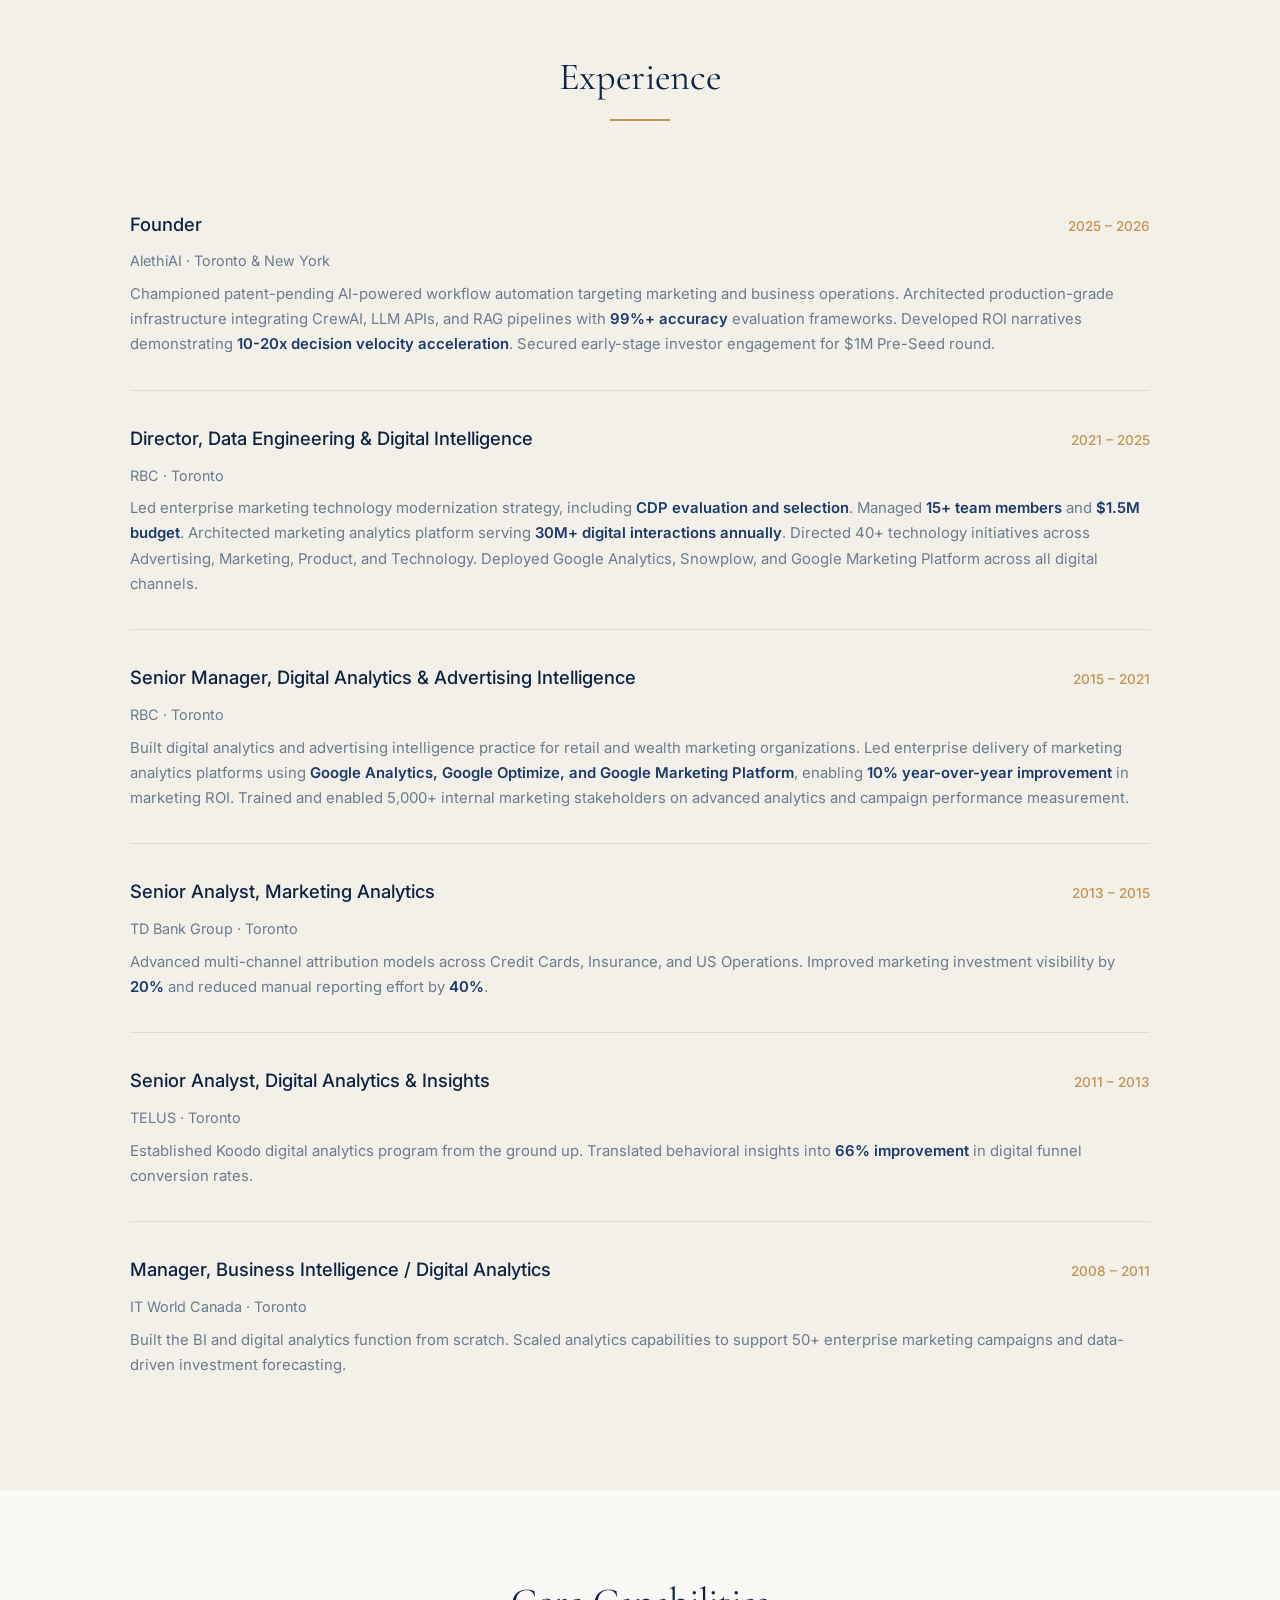
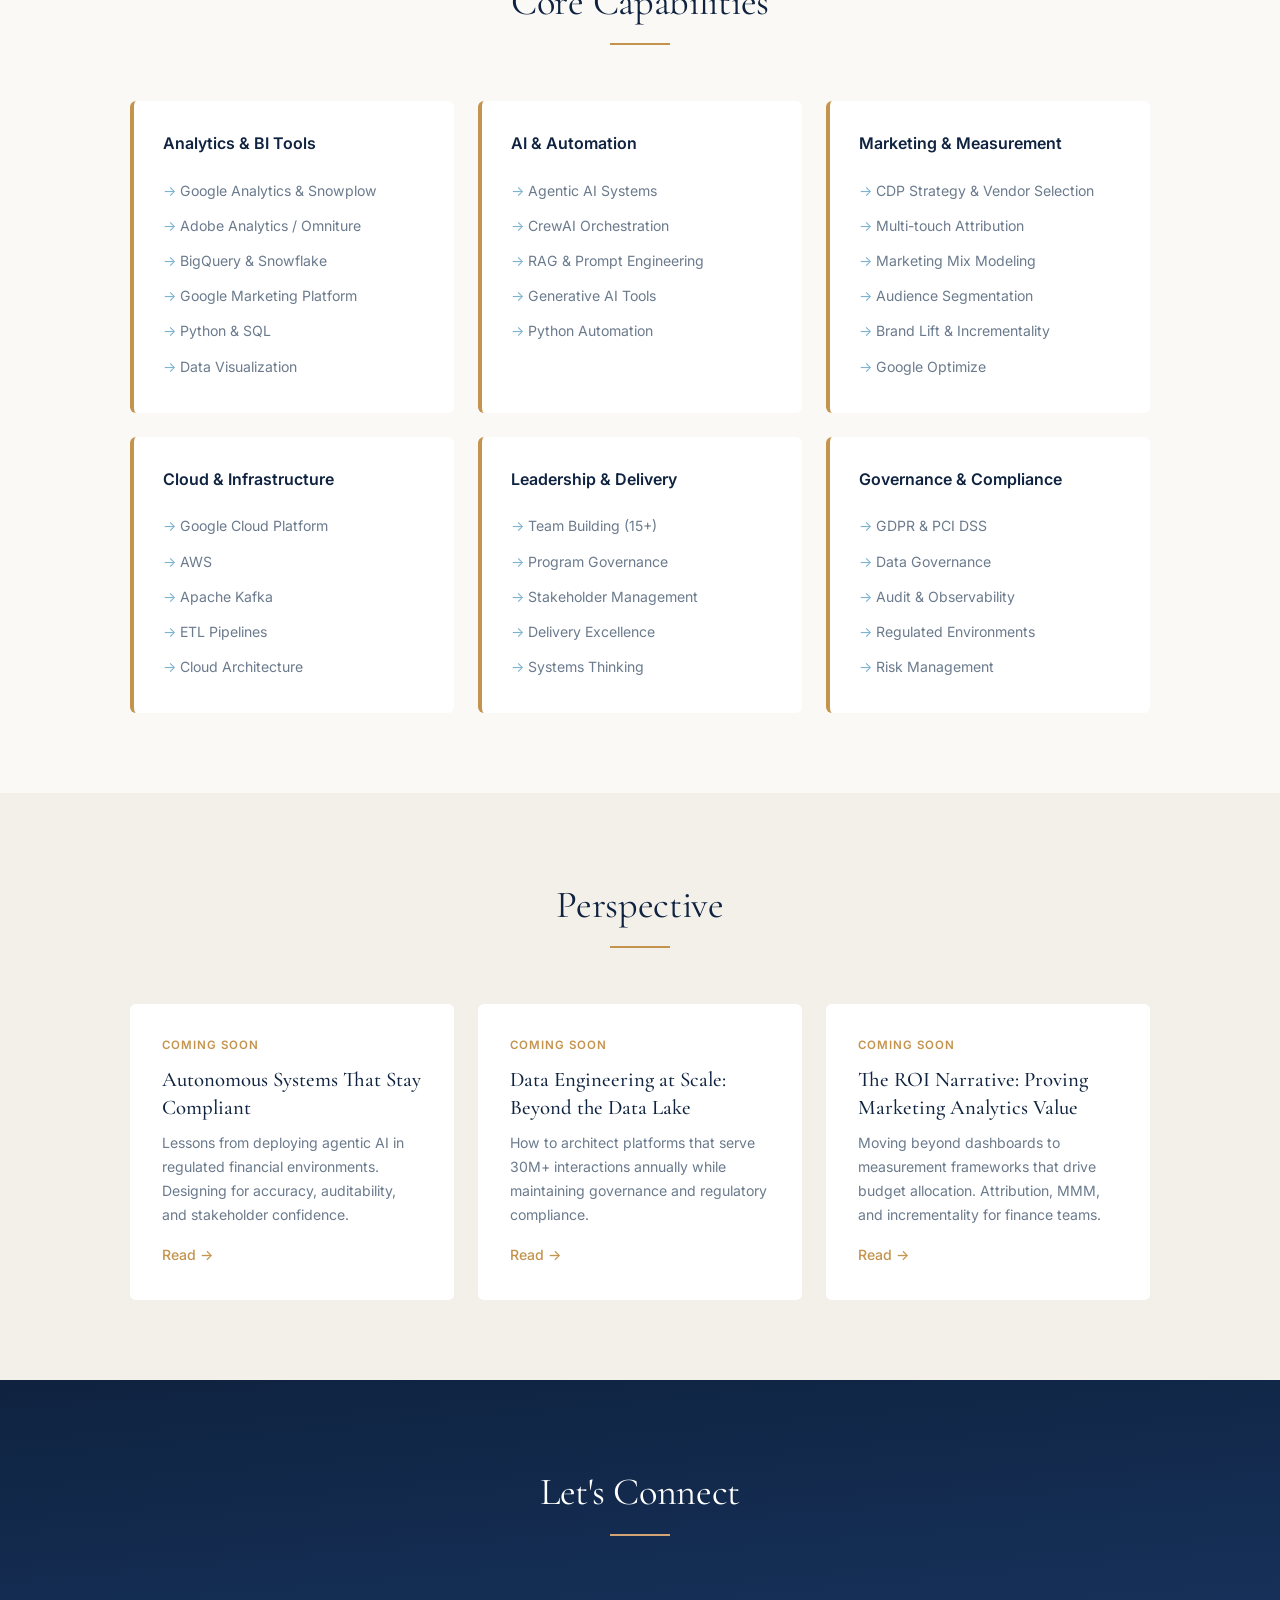
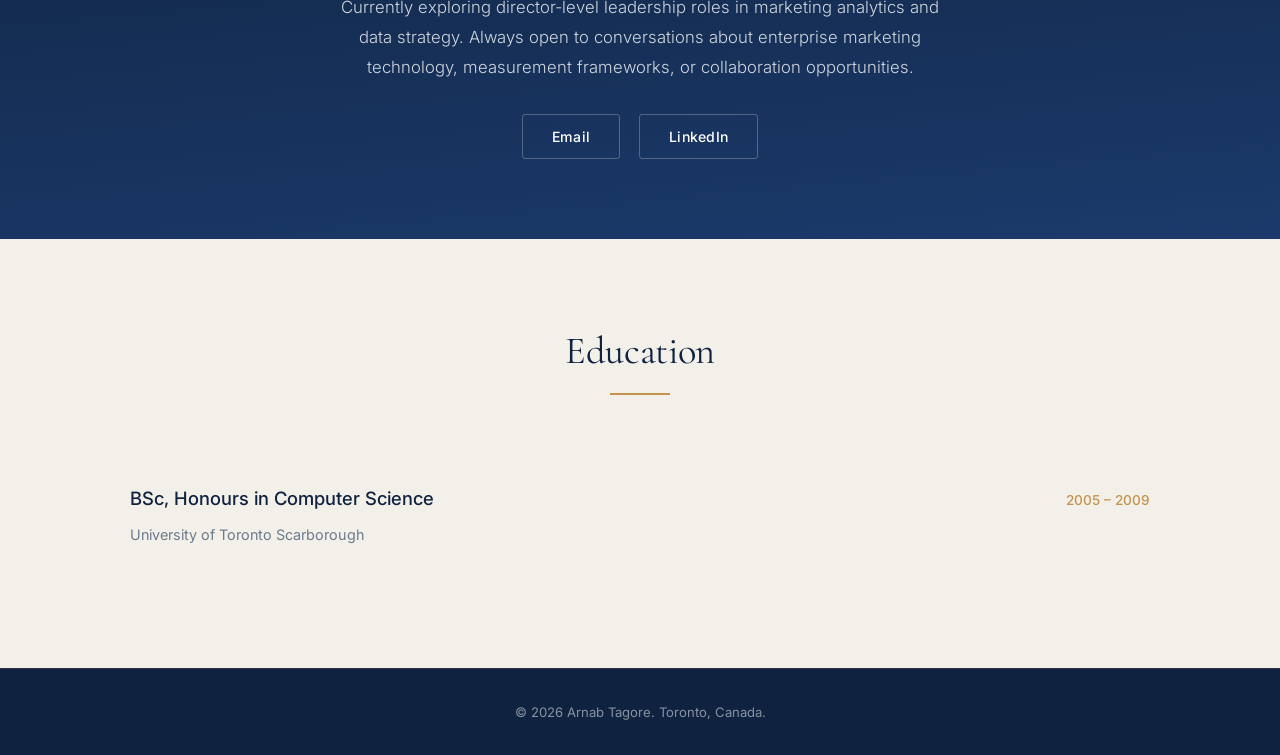
==== commit 3689cc4c: "Align portfolio with resume: marketing analytics positioning, CDP strategy, education section" ====
--- a/index.html
+++ b/index.html
@@ -607,11 +607,9 @@
     <!-- Hero -->
     <div class="hero">
         <div class="container">
-            <div class="hero-eyebrow">Data Strategy &bull; Empathetic Leadership &bull; Enterprise Scale</div>
+            <div class="hero-eyebrow">Marketing Analytics &bull; Data Strategy &bull; Enterprise Leadership</div>
             <h1>Where Data Systems<br>Meet Intelligent Automation</h1>
-            <p class="tagline">Director-level leader with 15+ years building high-performing teams and translating
-                enterprise data architecture into production outcomes. Known for leading with empathy while driving
-                technical rigor</p>
+            <p class="tagline">Marketing analytics and data strategy leader with 15+ years building high-performing teams and translating enterprise data into competitive advantage. Deep expertise in CDP strategy, marketing technology modernization, and measurement frameworks. Known for leading with empathy while driving technical rigor.</p>
             <div class="cta-group">
                 <a href="#contact" class="btn btn-gold">Get in Touch</a>
                 <a href="#work" class="btn btn-ghost">View Work</a>
@@ -626,19 +624,10 @@
             <div class="section-rule"></div>
             <div class="about-grid">
                 <div class="about-text">
-                    <h3>Enterprise Data Meets Entrepreneurial AI</h3>
-                    <p>I've spent my career bridging the gap between complex technical systems and measurable business
-                        outcomes. At RBC, I built a high-performing analytics practice that served 30M+ digital
-                        interactions annually in a regulated financial environment. Then I founded AlethiAI to build
-                        patent-pending agentic AI systems at the intersection of autonomous workflows and enterprise
-                        automation.</p>
-                    <p>My sweet spot is taking platforms from concept through production deployment while maintaining
-                        99%+ accuracy, auditability, and regulatory compliance. Whether it's designing data governance
-                        frameworks for a major bank or orchestrating multi-agent AI systems, I think in terms of
-                        operational excellence and stakeholder confidence.</p>
-                    <p>My leadership philosophy: exceptional technical outcomes come from building trust with your teams
-                        and stakeholders. I've consistently led multidisciplinary teams through ambiguous, high-stakes
-                        delivery because I invest in understanding people first.</p>
+                    <h3>Marketing Analytics Meets Entrepreneurial AI</h3>
+                    <p>I've spent my career translating complex marketing and data ecosystems into competitive business advantages. At RBC, I built and led an enterprise marketing analytics and advertising intelligence practice serving 30M+ digital interactions annually &mdash; including CDP strategy, marketing technology modernization, and measurement frameworks across all digital channels. I then founded AlethiAI to apply that same operator mindset to AI-powered workflow automation targeting marketing and business operations.</p>
+                    <p>My sweet spot is taking marketing analytics platforms from concept through production deployment while maintaining 99%+ accuracy, auditability, and regulatory compliance. Whether it's evaluating and selecting a Customer Data Platform for a major bank, designing marketing ROI frameworks, or orchestrating multi-agent AI systems, I think in terms of operational excellence and stakeholder confidence.</p>
+                    <p>My leadership philosophy: exceptional technical outcomes come from building trust with your teams and stakeholders. I've consistently led multidisciplinary teams through ambiguous, high-stakes delivery because I invest in understanding people first.</p>
                 </div>
                 <div class="stats-grid">
                     <div class="stat">
@@ -669,25 +658,30 @@
             <div class="section-rule"></div>
             <div class="work-grid">
                 <div class="work-card">
-                    <h3>AlethiAI &mdash; Agentic AI Platform</h3>
-                    <p>Patent-pending multi-agent orchestration systems. Production-grade infrastructure integrating
-                        CrewAI, LLM APIs, and RAG pipelines with 99%+ accuracy evaluation frameworks and comprehensive
-                        audit logging.</p>
+                    <h3>CDP Strategy &amp; Marketing Technology</h3>
+                    <p>Enterprise Customer Data Platform evaluation, vendor selection, and multi-year customer data integration roadmap. Cross-functional alignment across Marketing, Technology, and Data teams in regulated financial environment.</p>
+                    <div class="tags">
+                        <span class="tag">CDP</span>
+                        <span class="tag">MarTech</span>
+                        <span class="tag">Vendor Selection</span>
+                    </div>
+                </div>
+                <div class="work-card">
+                    <h3>Marketing Analytics Platform &mdash; RBC</h3>
+                    <p>End-to-end marketing analytics and audience intelligence capabilities across web, mobile, marketing automation, and paid media. Real-time audience segmentation and performance measurement for 10+ business units.</p>
+                    <div class="tags">
+                        <span class="tag">Google Analytics</span>
+                        <span class="tag">Snowplow</span>
+                        <span class="tag">Google Marketing Platform</span>
+                    </div>
+                </div>
+                <div class="work-card">
+                    <h3>AlethiAI &mdash; AI for Marketing Operations</h3>
+                    <p>Patent-pending AI-powered workflow automation targeting marketing and business operations. Production-grade infrastructure with 99%+ accuracy, demonstrating 10-20x decision velocity acceleration and 20-50% resource allocation optimization.</p>
                     <div class="tags">
                         <span class="tag">CrewAI</span>
                         <span class="tag">RAG Pipelines</span>
                         <span class="tag">LLM APIs</span>
-                    </div>
-                </div>
-                <div class="work-card">
-                    <h3>Enterprise Data Platform &mdash; RBC</h3>
-                    <p>End-to-end platform integrating product analytics, customer analytics, and marketing intelligence
-                        across digital channels. Real-time insights for 10+ business units in regulated financial
-                        services.</p>
-                    <div class="tags">
-                        <span class="tag">BigQuery</span>
-                        <span class="tag">Snowflake</span>
-                        <span class="tag">Real-time</span>
                     </div>
                 </div>
                 <div class="work-card">
@@ -750,10 +744,7 @@
                     <div class="exp-dates">2025 &ndash; 2026</div>
                 </div>
                 <div class="exp-org">AlethiAI &middot; Toronto &amp; New York</div>
-                <p class="exp-desc">Built patent-pending agentic AI systems with multi-agent orchestration. Architected
-                    production-grade infrastructure integrating CrewAI, LLM APIs, and RAG pipelines with <span
-                        class="hl">99%+ accuracy</span> evaluation frameworks. Secured early-stage investor engagement
-                    for $1M Pre-Seed round.</p>
+                <p class="exp-desc">Championed patent-pending AI-powered workflow automation targeting marketing and business operations. Architected production-grade infrastructure integrating CrewAI, LLM APIs, and RAG pipelines with <span class="hl">99%+ accuracy</span> evaluation frameworks. Developed ROI narratives demonstrating <span class="hl">10-20x decision velocity acceleration</span>. Secured early-stage investor engagement for $1M Pre-Seed round.</p>
             </div>
 
             <div class="exp-item">
@@ -762,10 +753,7 @@
                     <div class="exp-dates">2021 &ndash; 2025</div>
                 </div>
                 <div class="exp-org">RBC &middot; Toronto</div>
-                <p class="exp-desc">Led <span class="hl">15+ team members</span> and <span class="hl">$1.5M
-                        budget</span>. Architected enterprise data platform serving <span class="hl">30M+ digital
-                        interactions annually</span>. Directed 40+ technology initiatives with governance frameworks and
-                    cross-functional coordination across Advertising, Marketing, Product, and Technology.</p>
+                <p class="exp-desc">Led enterprise marketing technology modernization strategy, including <span class="hl">CDP evaluation and selection</span>. Managed <span class="hl">15+ team members</span> and <span class="hl">$1.5M budget</span>. Architected marketing analytics platform serving <span class="hl">30M+ digital interactions annually</span>. Directed 40+ technology initiatives across Advertising, Marketing, Product, and Technology. Deployed Google Analytics, Snowplow, and Google Marketing Platform across all digital channels.</p>
             </div>
 
             <div class="exp-item">
@@ -774,10 +762,7 @@
                     <div class="exp-dates">2015 &ndash; 2021</div>
                 </div>
                 <div class="exp-org">RBC &middot; Toronto</div>
-                <p class="exp-desc">Built analytics practice for retail and wealth business units. Led enterprise
-                    delivery of marketing analytics platforms enabling <span class="hl">10% year-over-year
-                        improvement</span> in marketing ROI. Enabled 5,000+ internal stakeholders on data-driven
-                    measurement.</p>
+                <p class="exp-desc">Built digital analytics and advertising intelligence practice for retail and wealth marketing organizations. Led enterprise delivery of marketing analytics platforms using <span class="hl">Google Analytics, Google Optimize, and Google Marketing Platform</span>, enabling <span class="hl">10% year-over-year improvement</span> in marketing ROI. Trained and enabled 5,000+ internal marketing stakeholders on advanced analytics and campaign performance measurement.</p>
             </div>
 
             <div class="exp-item">
@@ -822,11 +807,12 @@
             <div class="section-rule"></div>
             <div class="skills-grid">
                 <div class="skill-card">
-                    <h3>Analytics & Data</h3>
+                    <h3>Analytics & BI Tools</h3>
                     <ul>
                         <li>Google Analytics &amp; Snowplow</li>
+                        <li>Adobe Analytics / Omniture</li>
                         <li>BigQuery &amp; Snowflake</li>
-                        <li>Data Warehousing</li>
+                        <li>Google Marketing Platform</li>
                         <li>Python &amp; SQL</li>
                         <li>Data Visualization</li>
                     </ul>
@@ -837,18 +823,19 @@
                         <li>Agentic AI Systems</li>
                         <li>CrewAI Orchestration</li>
                         <li>RAG &amp; Prompt Engineering</li>
-                        <li>LLM Integration</li>
+                        <li>Generative AI Tools</li>
                         <li>Python Automation</li>
                     </ul>
                 </div>
                 <div class="skill-card">
                     <h3>Marketing & Measurement</h3>
                     <ul>
+                        <li>CDP Strategy &amp; Vendor Selection</li>
                         <li>Multi-touch Attribution</li>
                         <li>Marketing Mix Modeling</li>
                         <li>Audience Segmentation</li>
                         <li>Brand Lift &amp; Incrementality</li>
-                        <li>ROI Optimization</li>
+                        <li>Google Optimize</li>
                     </ul>
                 </div>
                 <div class="skill-card">
@@ -927,11 +914,25 @@
         <div class="container">
             <h2 class="section-title">Let's Connect</h2>
             <div class="section-rule"></div>
-            <p class="contact-text">Currently exploring director-level leadership roles in data and AI. Always open to
-                conversations about enterprise data strategy, AI systems, or collaboration opportunities.</p>
+            <p class="contact-text">Currently exploring director-level leadership roles in marketing analytics and data strategy. Always open to conversations about enterprise marketing technology, measurement frameworks, or collaboration opportunities.</p>
             <div class="contact-links">
                 <a href="mailto:arnab@arnabtagore.com">Email</a>
                 <a href="https://linkedin.com/in/arnabtagore" target="_blank" rel="noopener">LinkedIn</a>
+            </div>
+        </div>
+    </div>
+
+    <!-- Education -->
+    <div class="section section--cream">
+        <div class="container">
+            <h2 class="section-title">Education</h2>
+            <div class="section-rule"></div>
+            <div class="exp-item" style="border-bottom: none;">
+                <div class="exp-header">
+                    <div class="exp-role">BSc, Honours in Computer Science</div>
+                    <div class="exp-dates">2005 &ndash; 2009</div>
+                </div>
+                <div class="exp-org">University of Toronto Scarborough</div>
             </div>
         </div>
     </div>
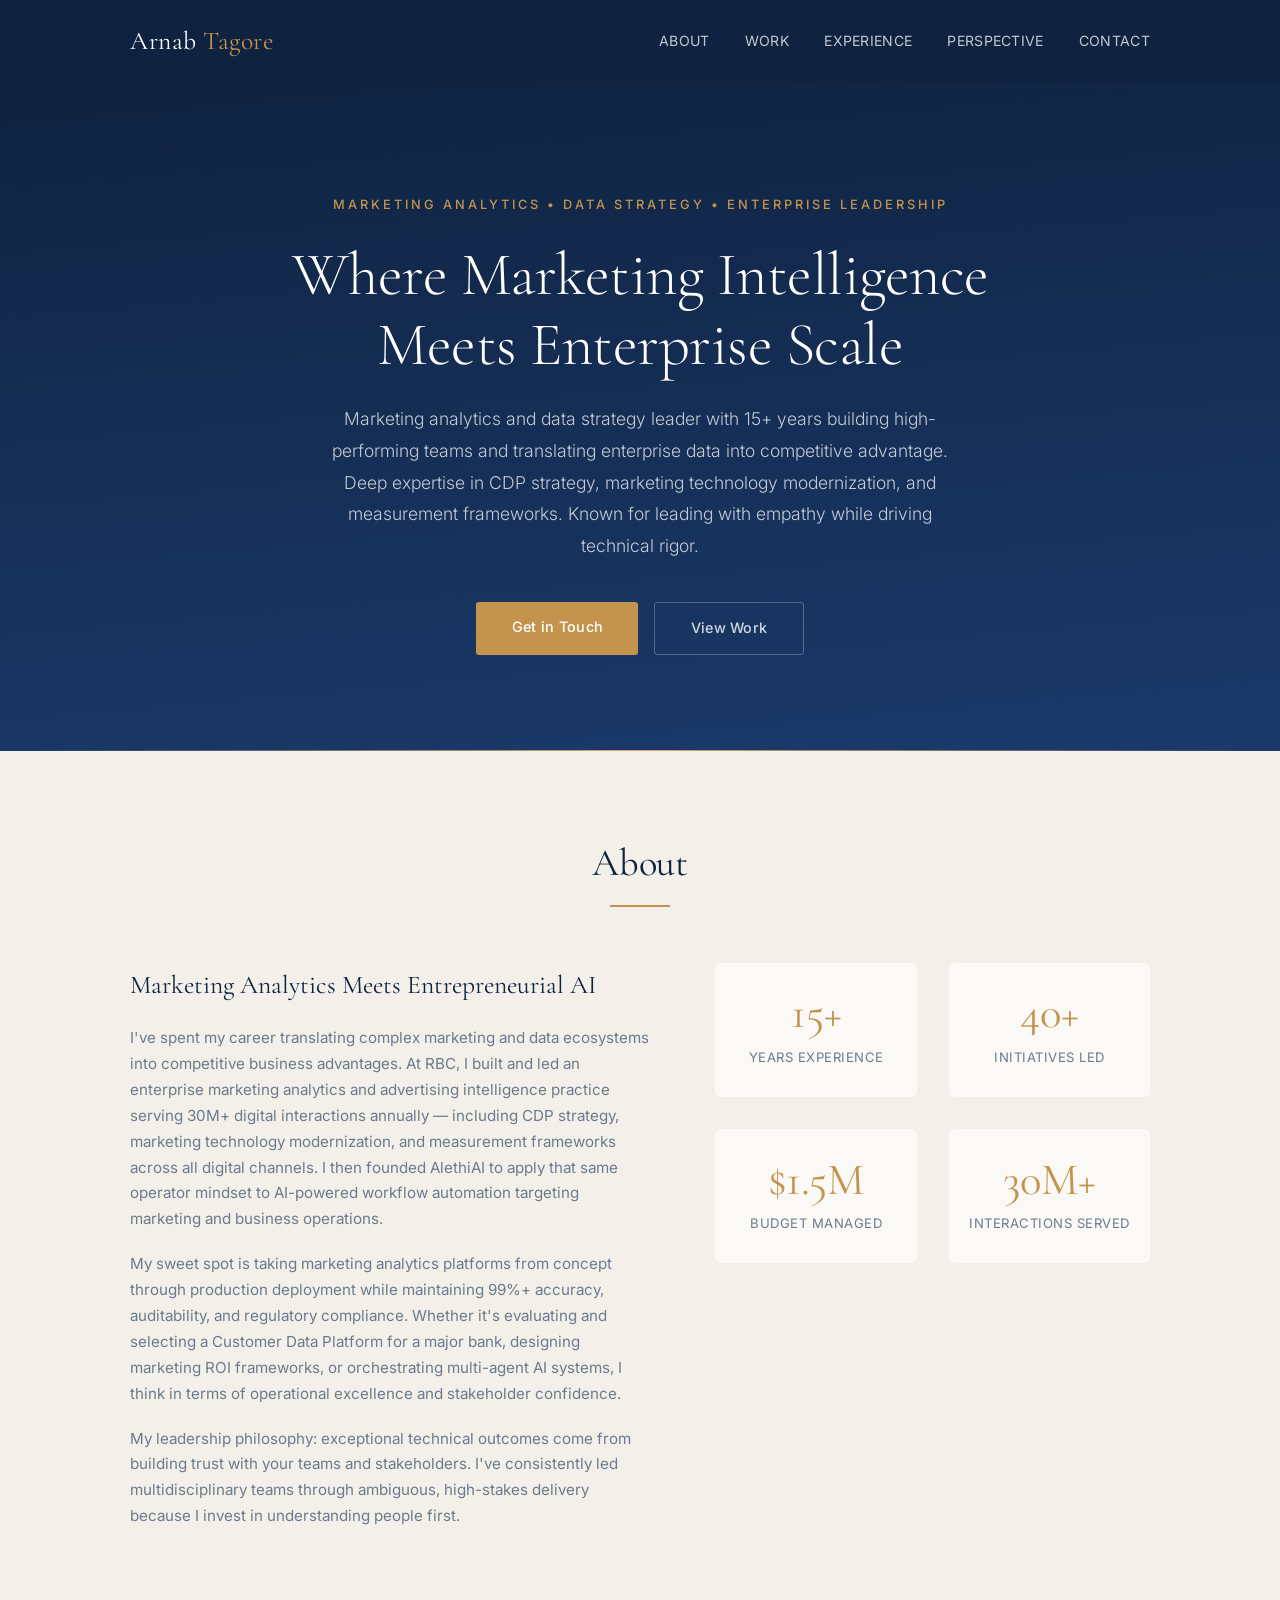
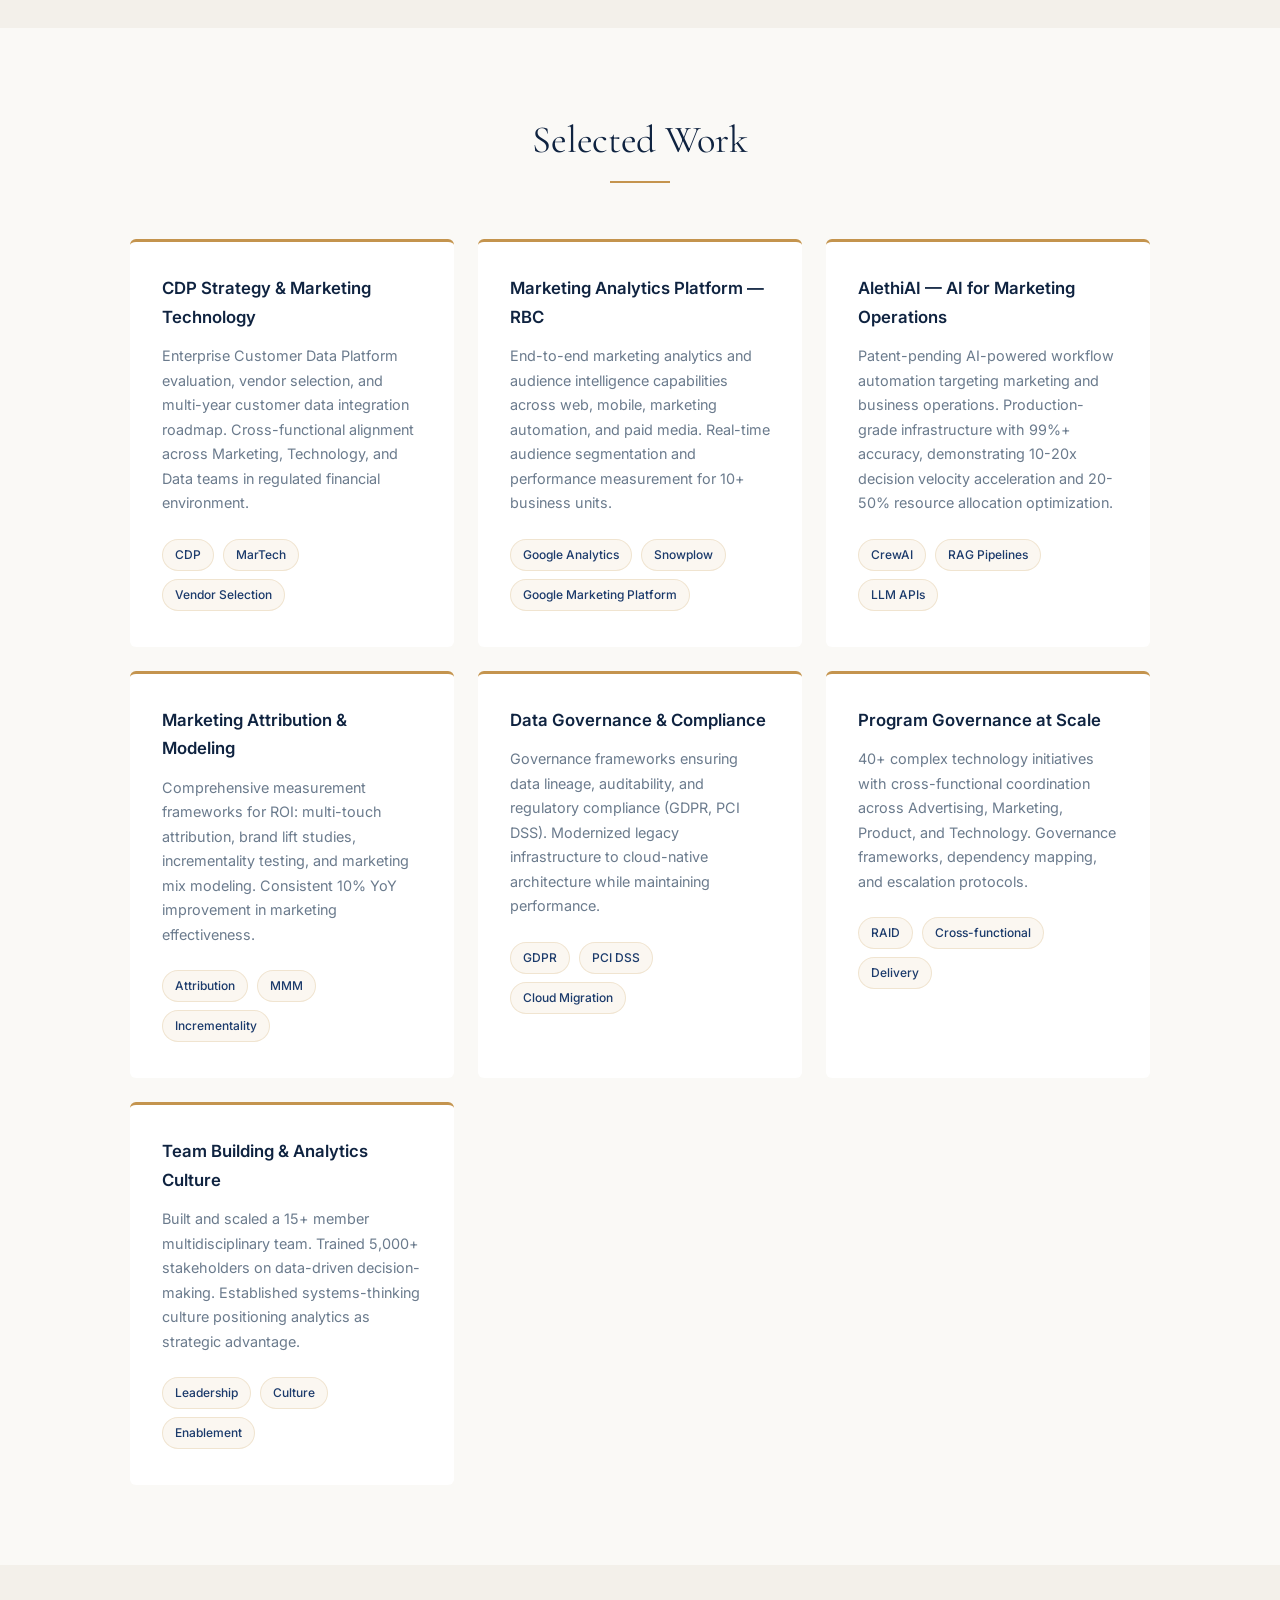
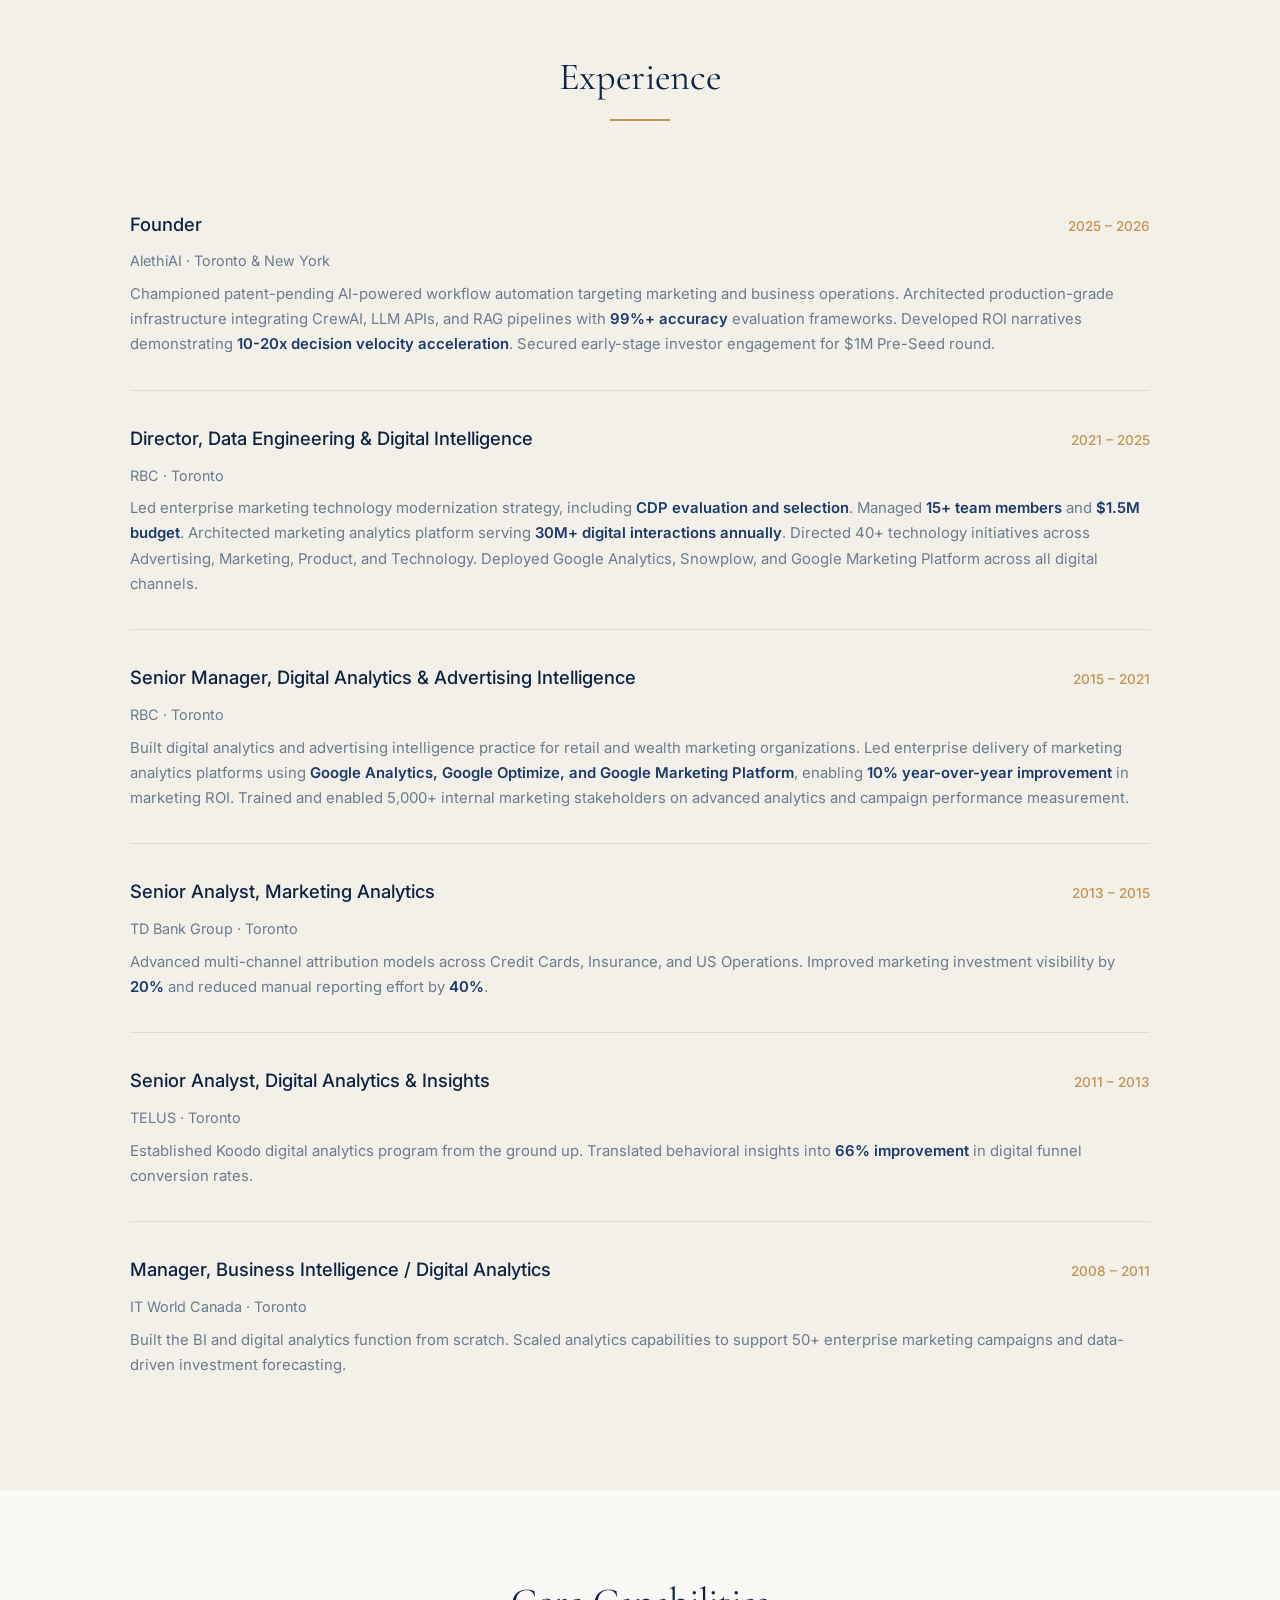
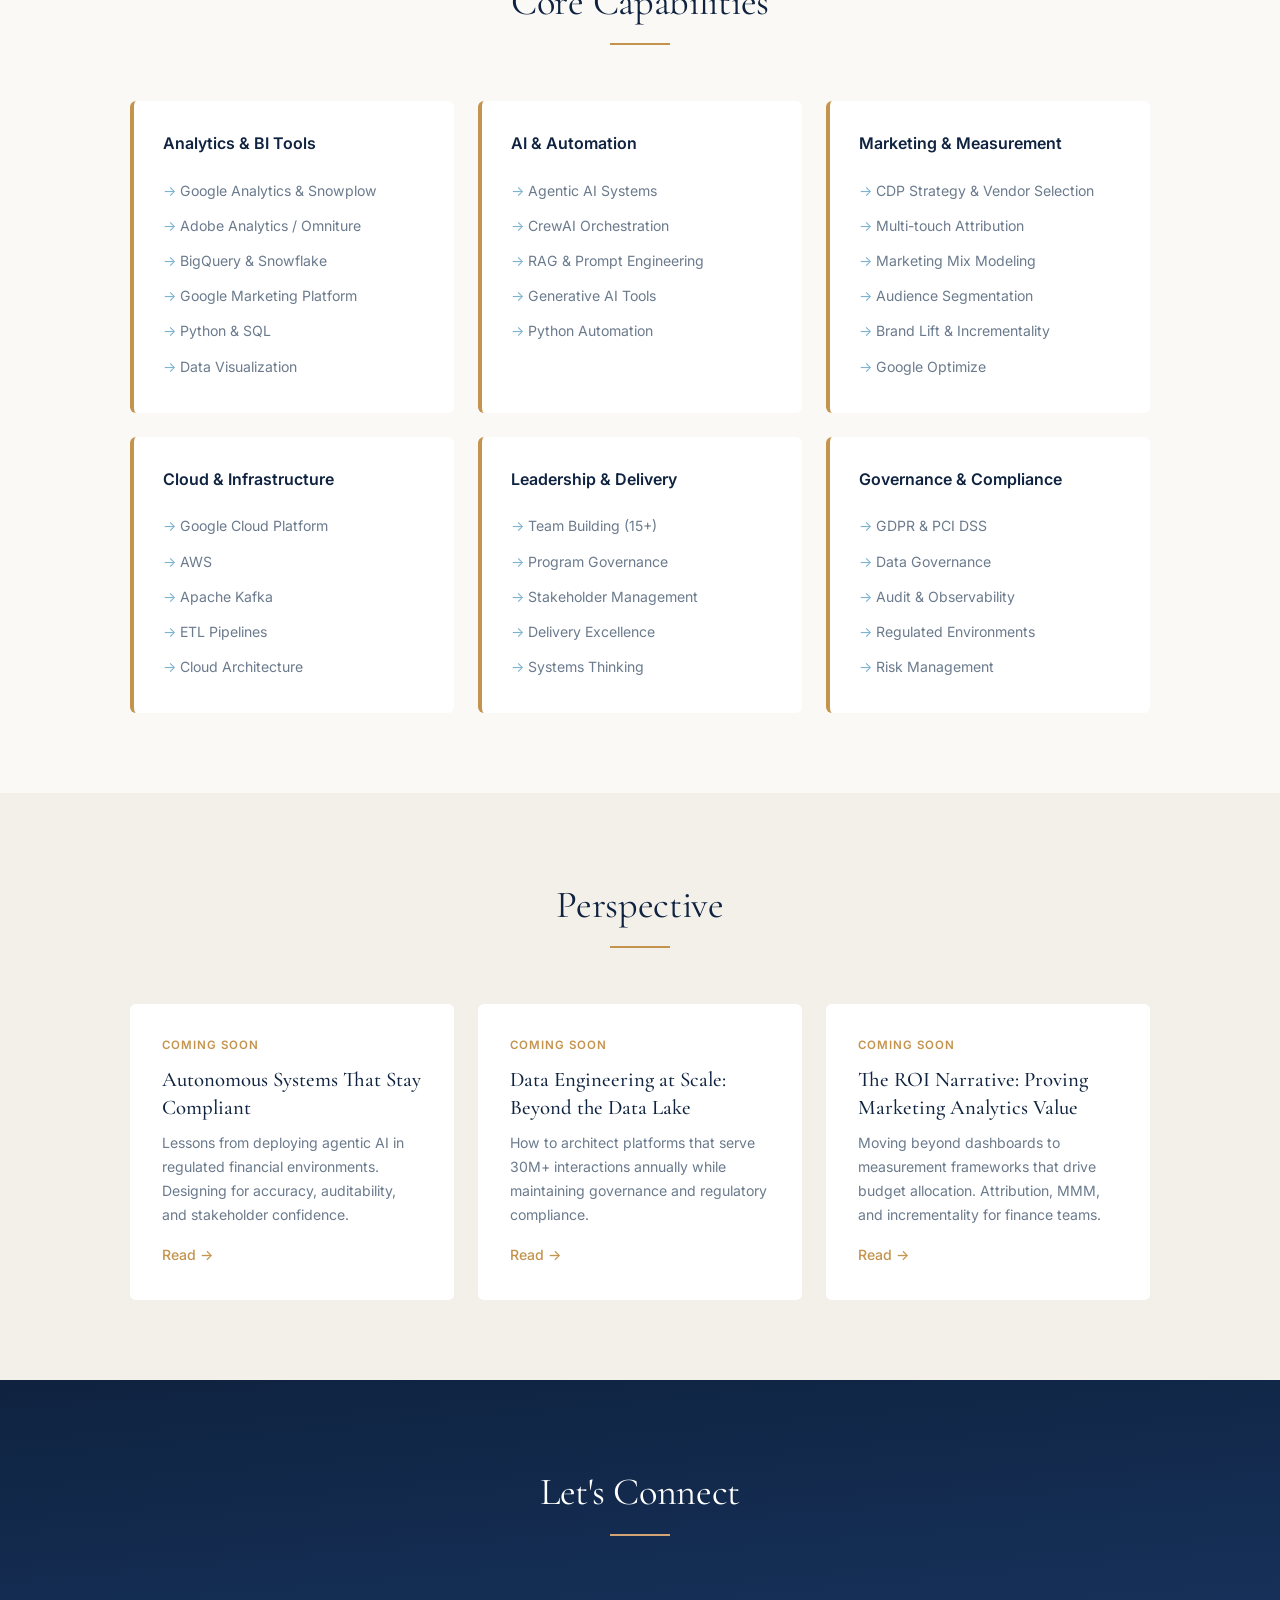
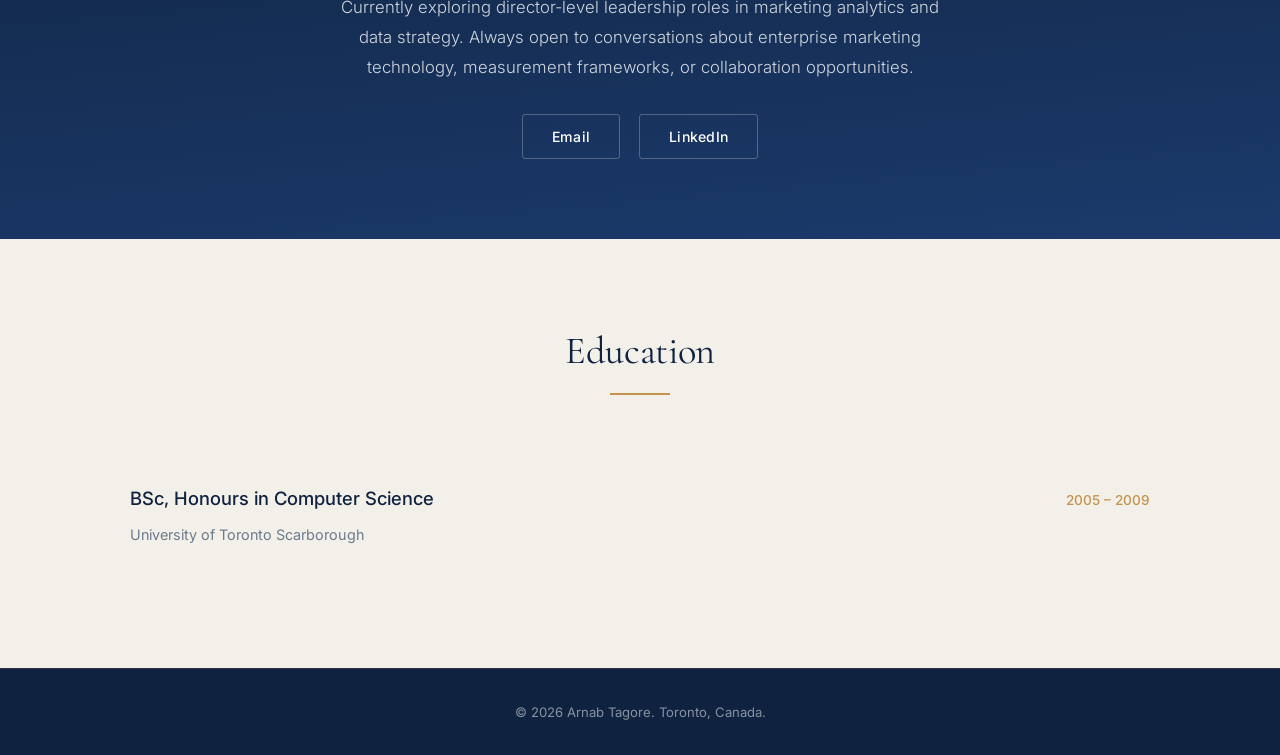
==== commit 8511a4aa: "Update hero headline to marketing intelligence positioning" ====
--- a/index.html
+++ b/index.html
@@ -608,7 +608,7 @@
     <div class="hero">
         <div class="container">
             <div class="hero-eyebrow">Marketing Analytics &bull; Data Strategy &bull; Enterprise Leadership</div>
-            <h1>Where Data Systems<br>Meet Intelligent Automation</h1>
+            <h1>Where Marketing Intelligence<br>Meets Enterprise Scale</h1>
             <p class="tagline">Marketing analytics and data strategy leader with 15+ years building high-performing teams and translating enterprise data into competitive advantage. Deep expertise in CDP strategy, marketing technology modernization, and measurement frameworks. Known for leading with empathy while driving technical rigor.</p>
             <div class="cta-group">
                 <a href="#contact" class="btn btn-gold">Get in Touch</a>
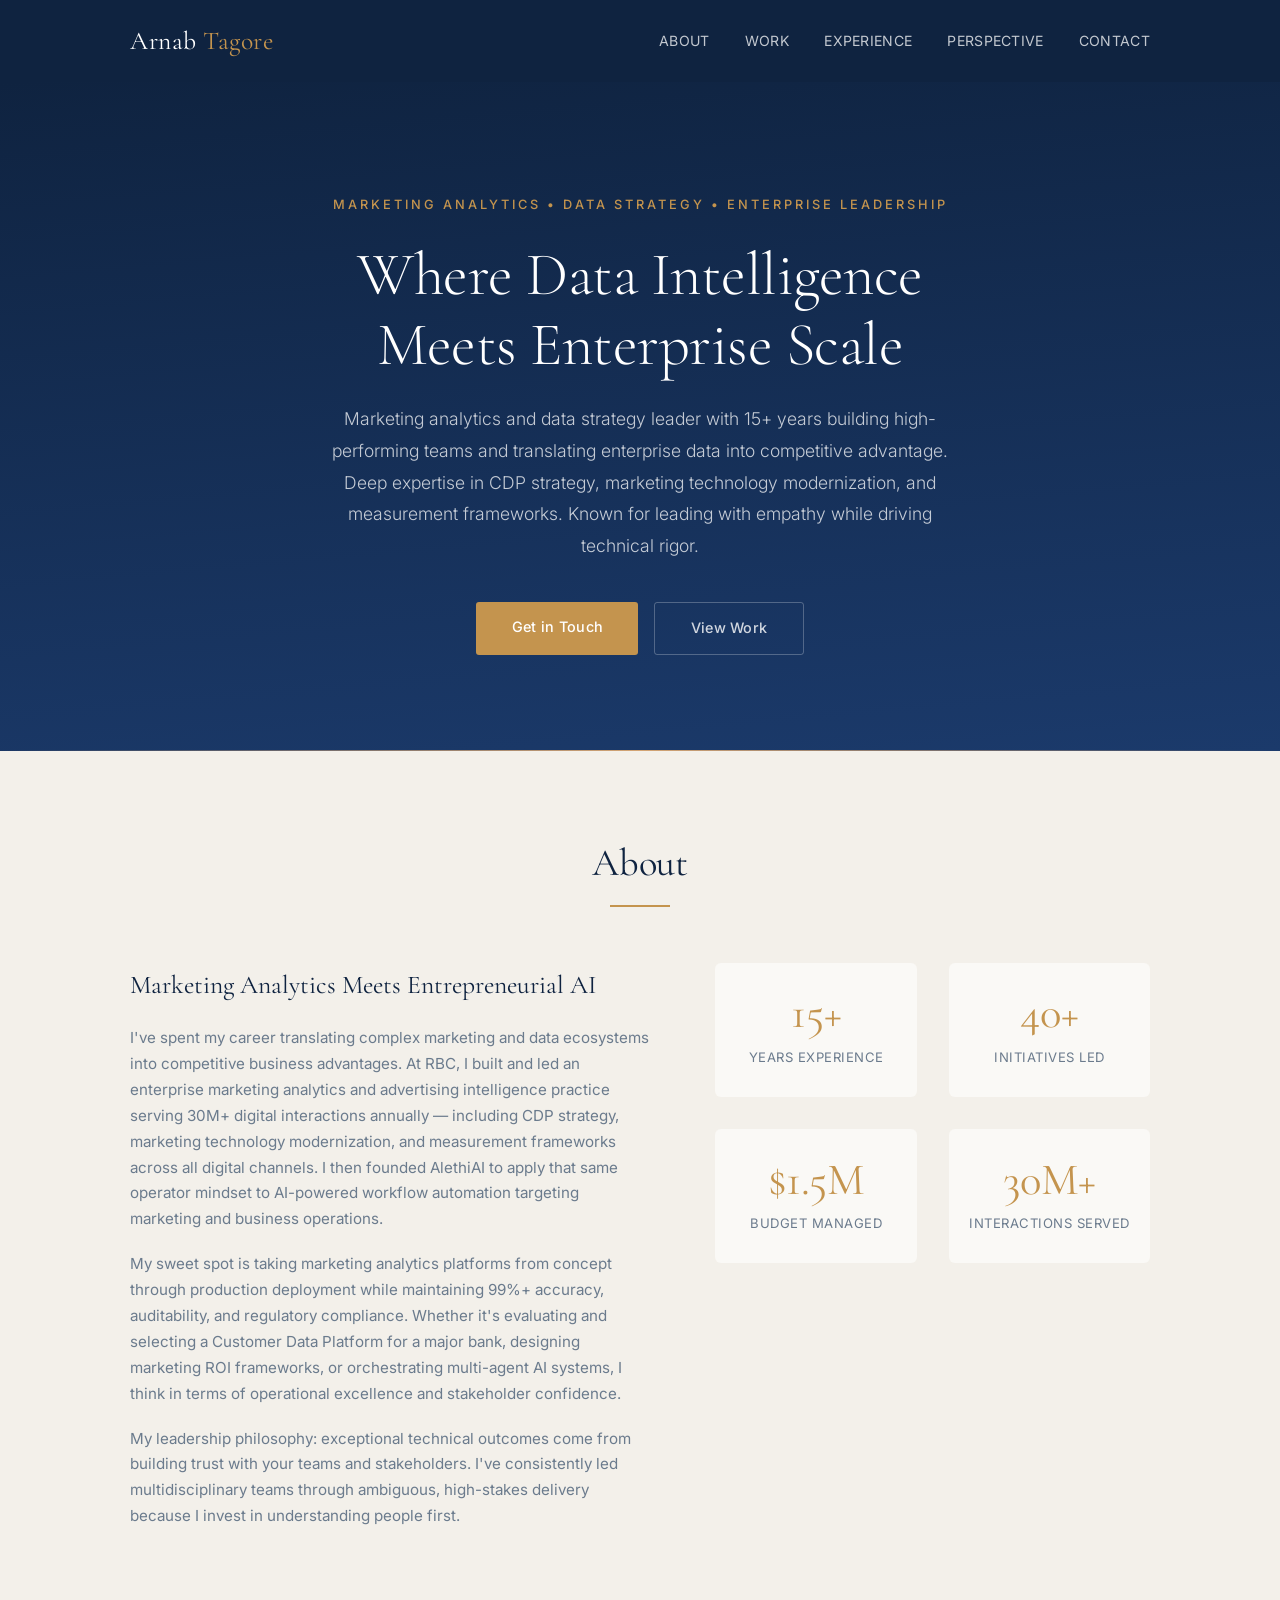
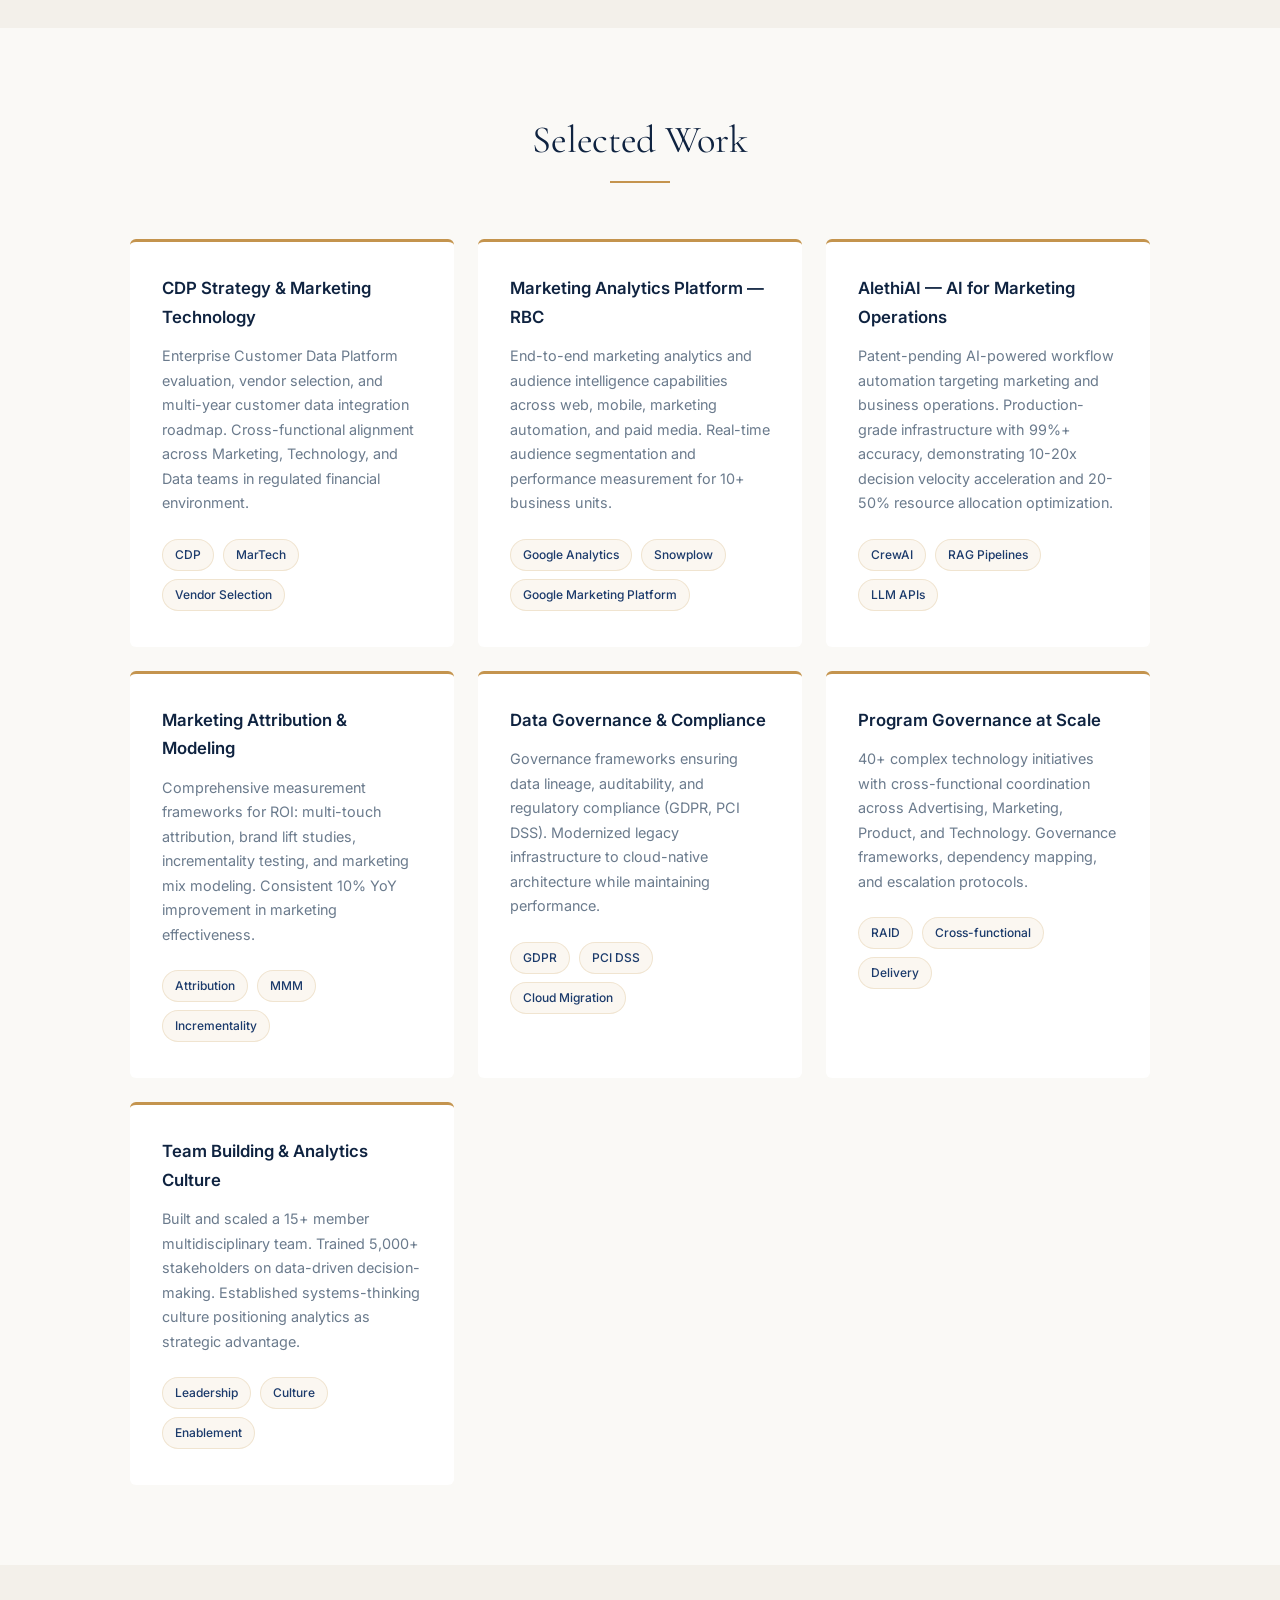
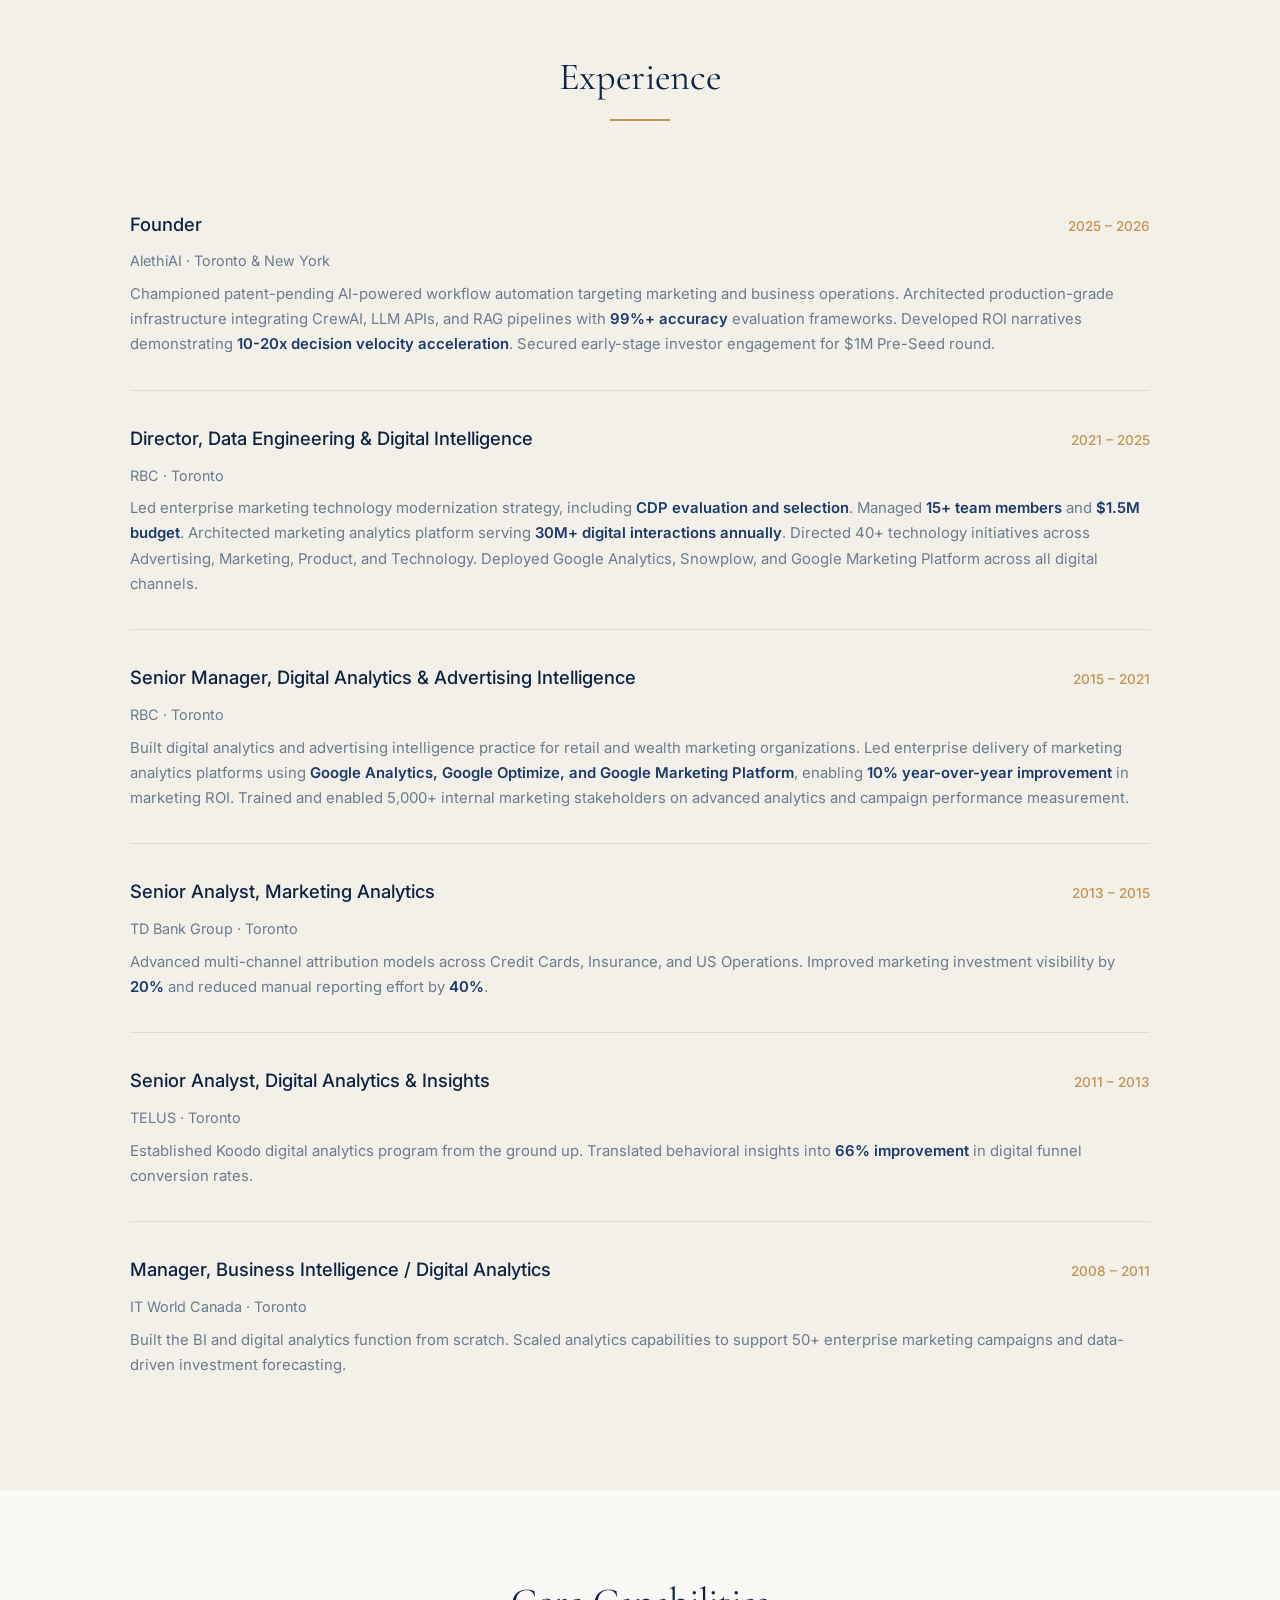
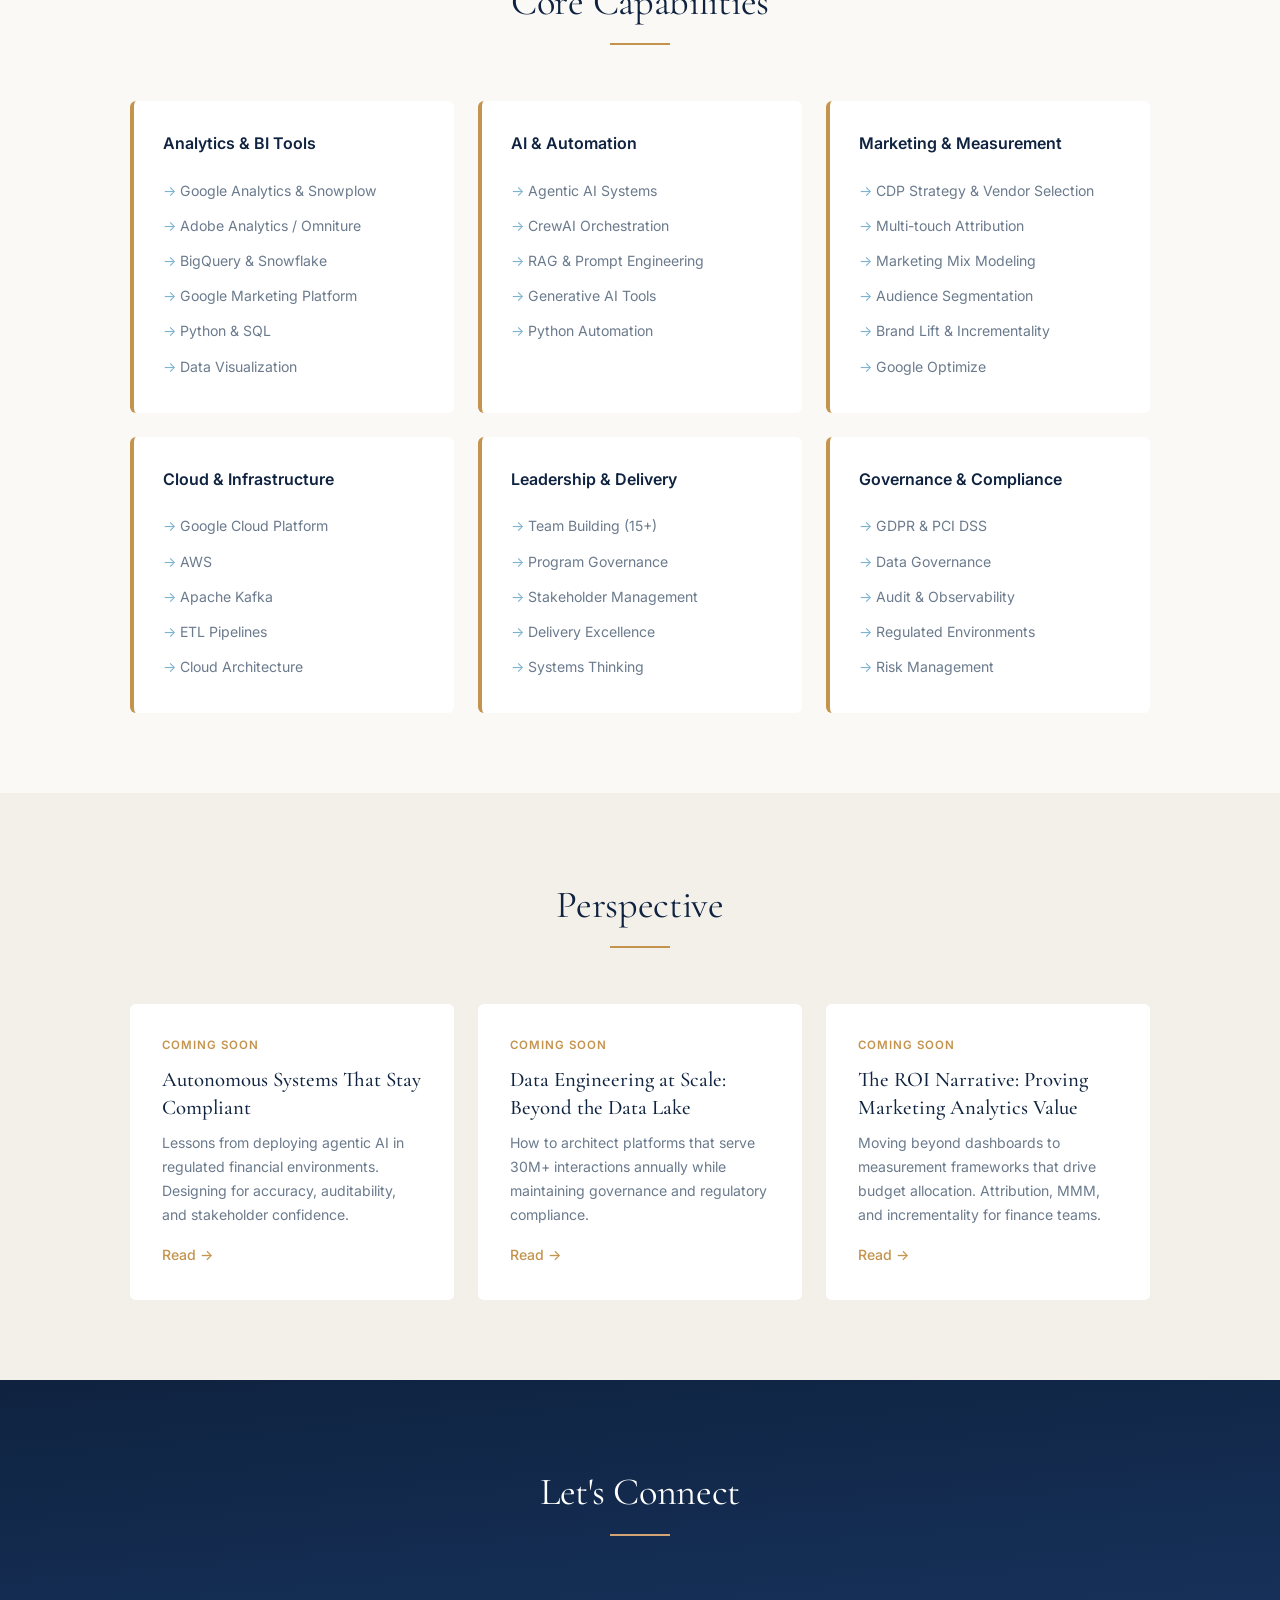
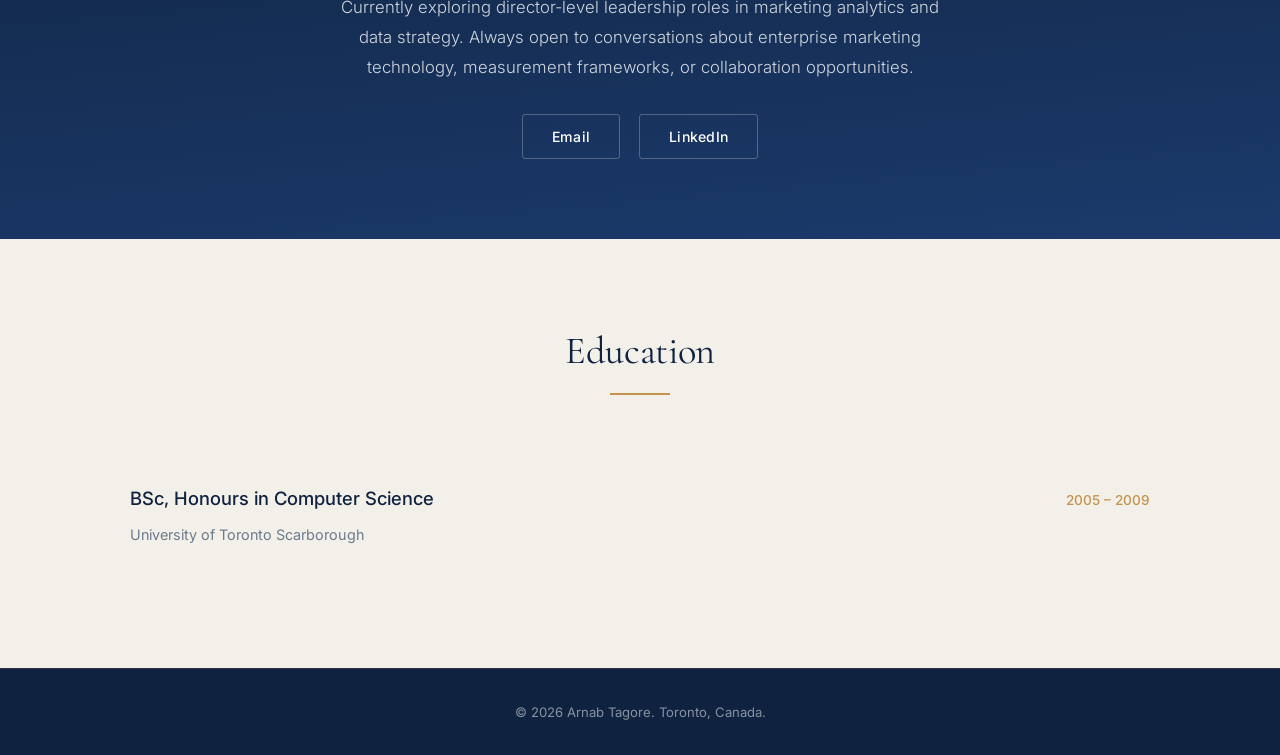
==== commit afaedcce: "Update hero headline to Data Intelligence" ====
--- a/index.html
+++ b/index.html
@@ -608,7 +608,7 @@
     <div class="hero">
         <div class="container">
             <div class="hero-eyebrow">Marketing Analytics &bull; Data Strategy &bull; Enterprise Leadership</div>
-            <h1>Where Marketing Intelligence<br>Meets Enterprise Scale</h1>
+            <h1>Where Data Intelligence<br>Meets Enterprise Scale</h1>
             <p class="tagline">Marketing analytics and data strategy leader with 15+ years building high-performing teams and translating enterprise data into competitive advantage. Deep expertise in CDP strategy, marketing technology modernization, and measurement frameworks. Known for leading with empathy while driving technical rigor.</p>
             <div class="cta-group">
                 <a href="#contact" class="btn btn-gold">Get in Touch</a>
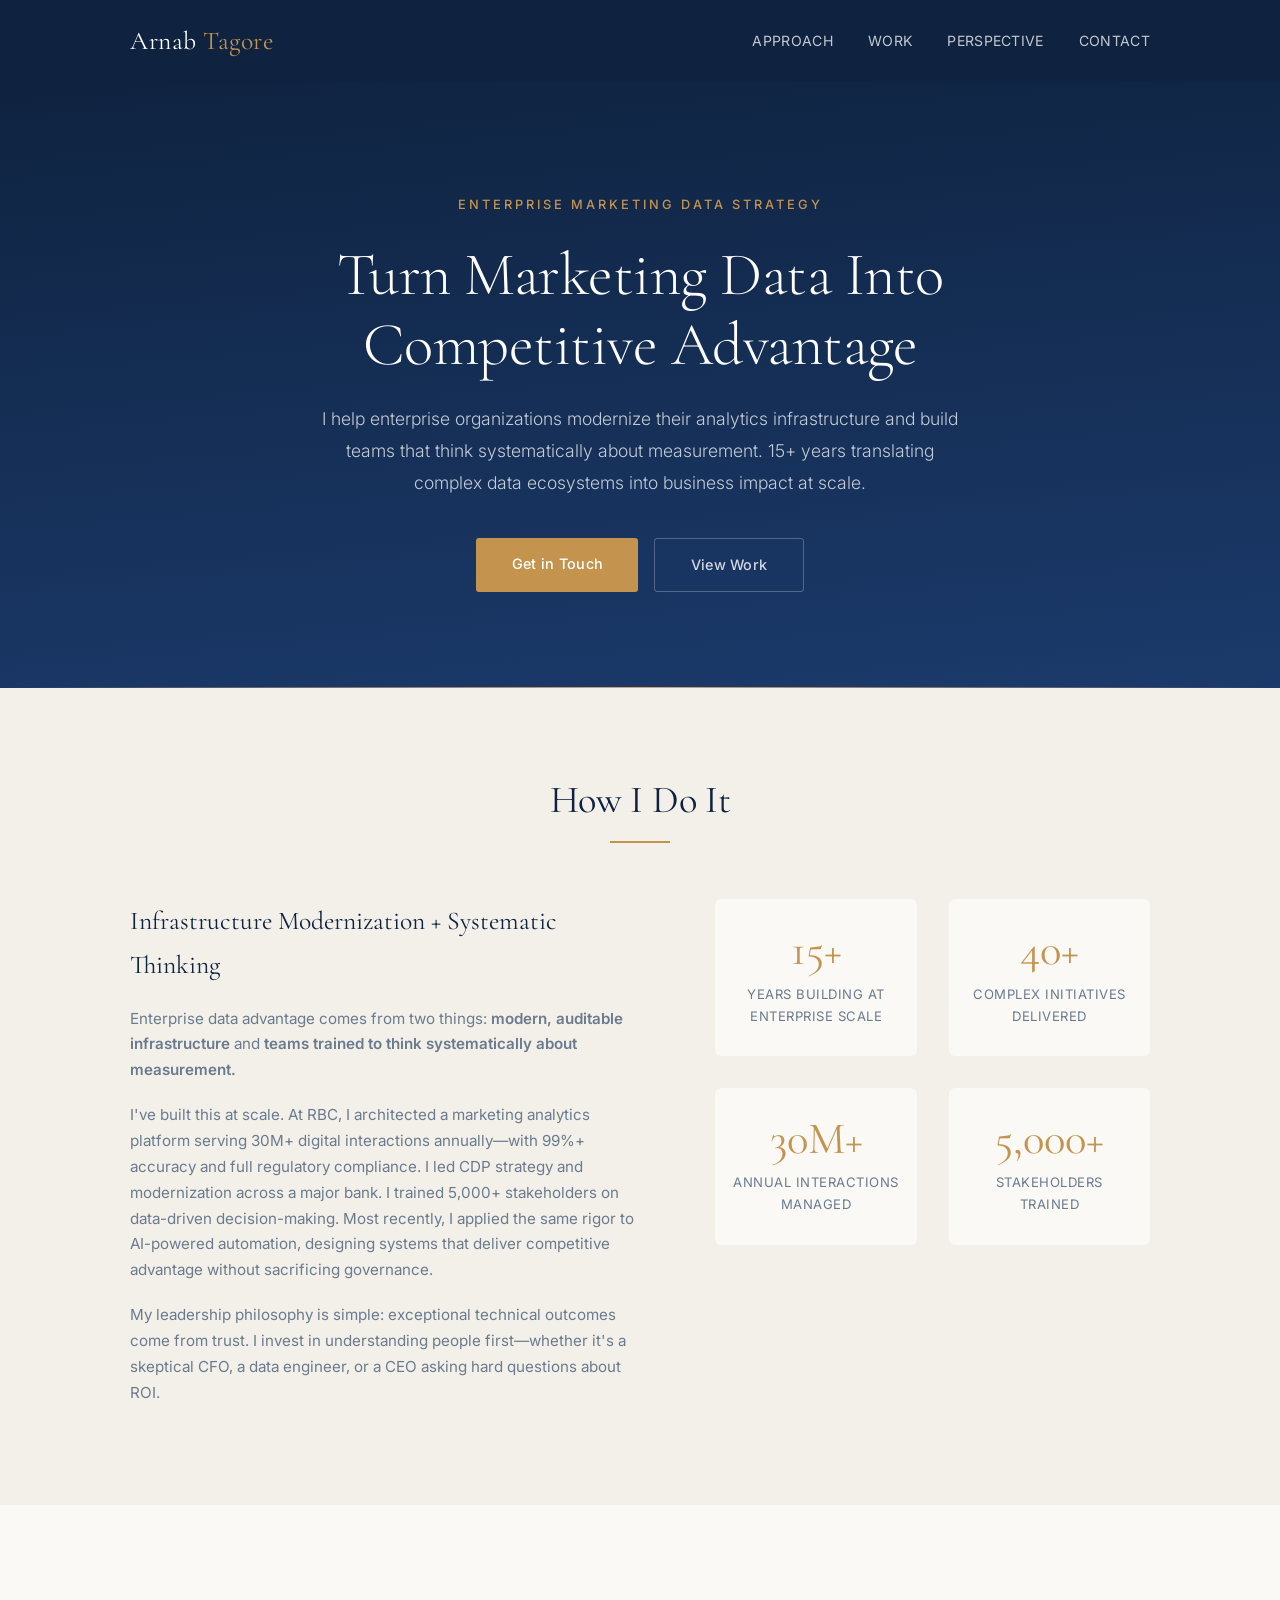
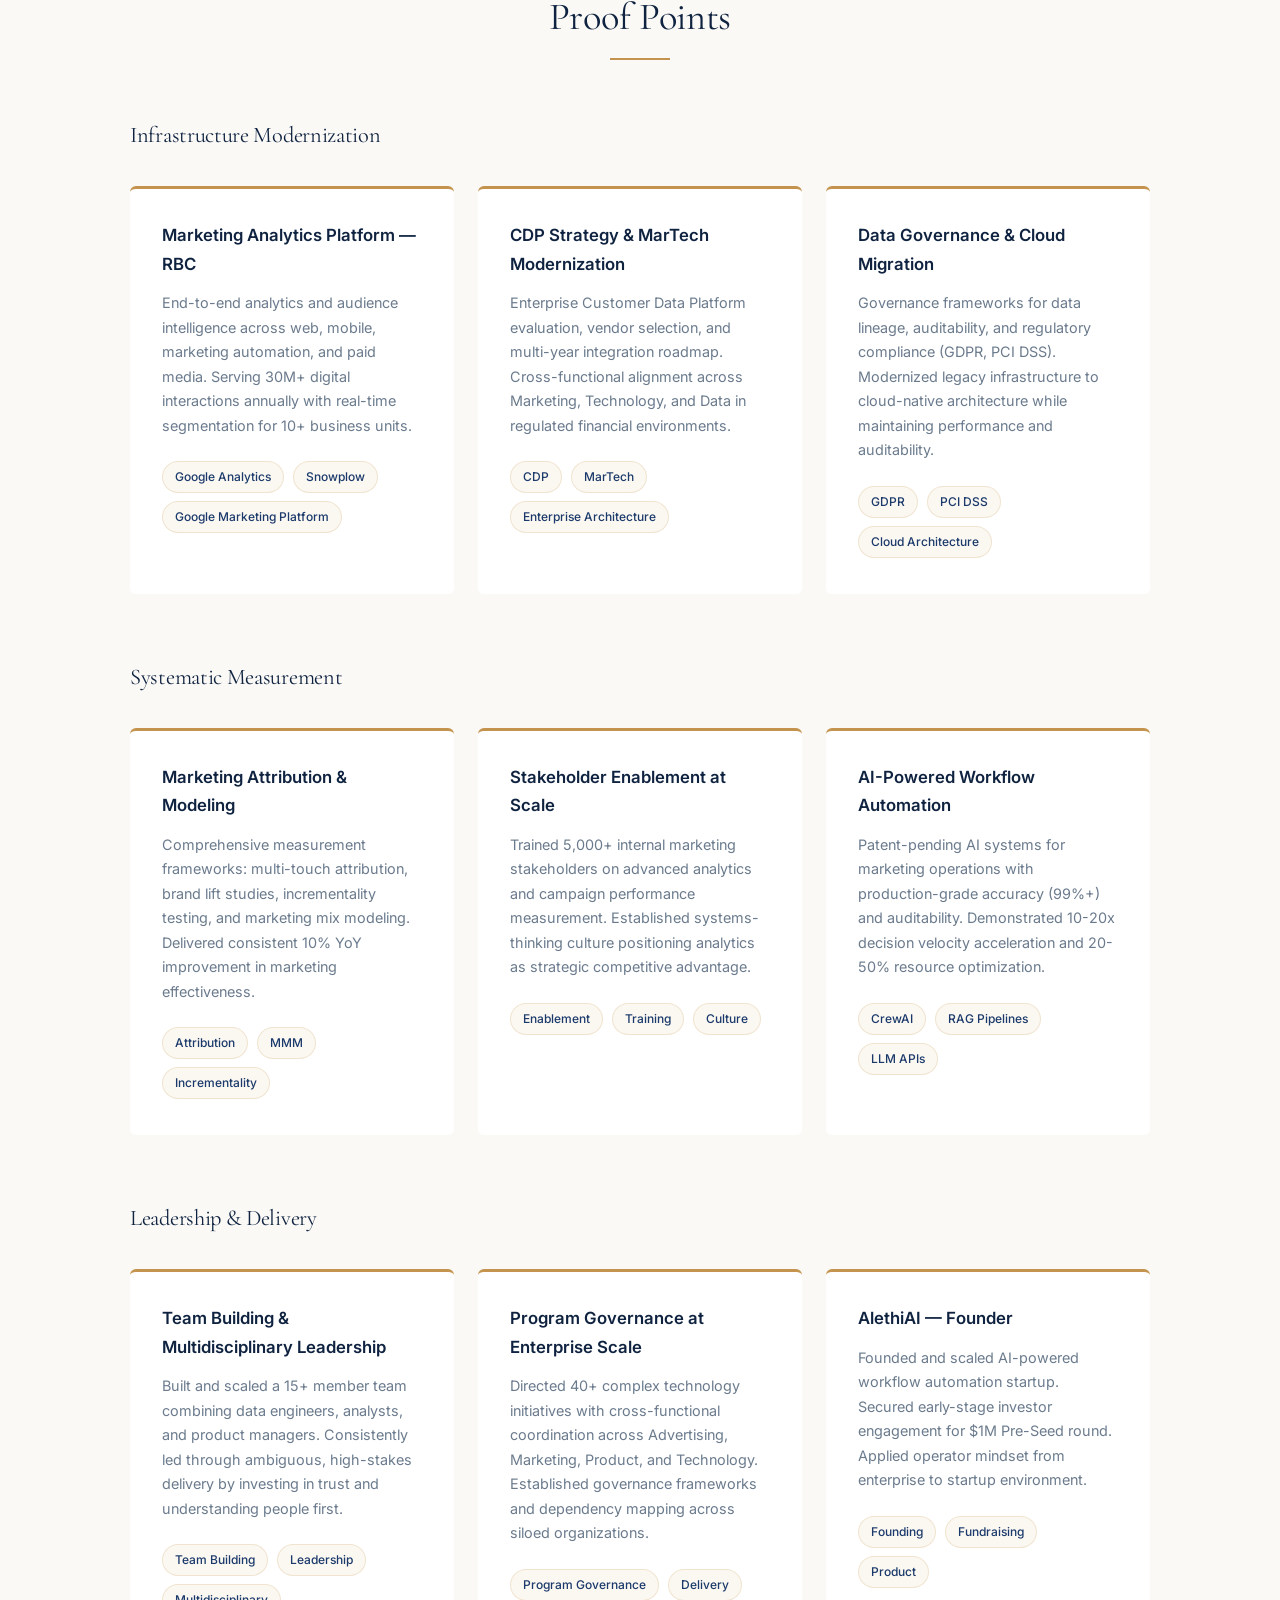
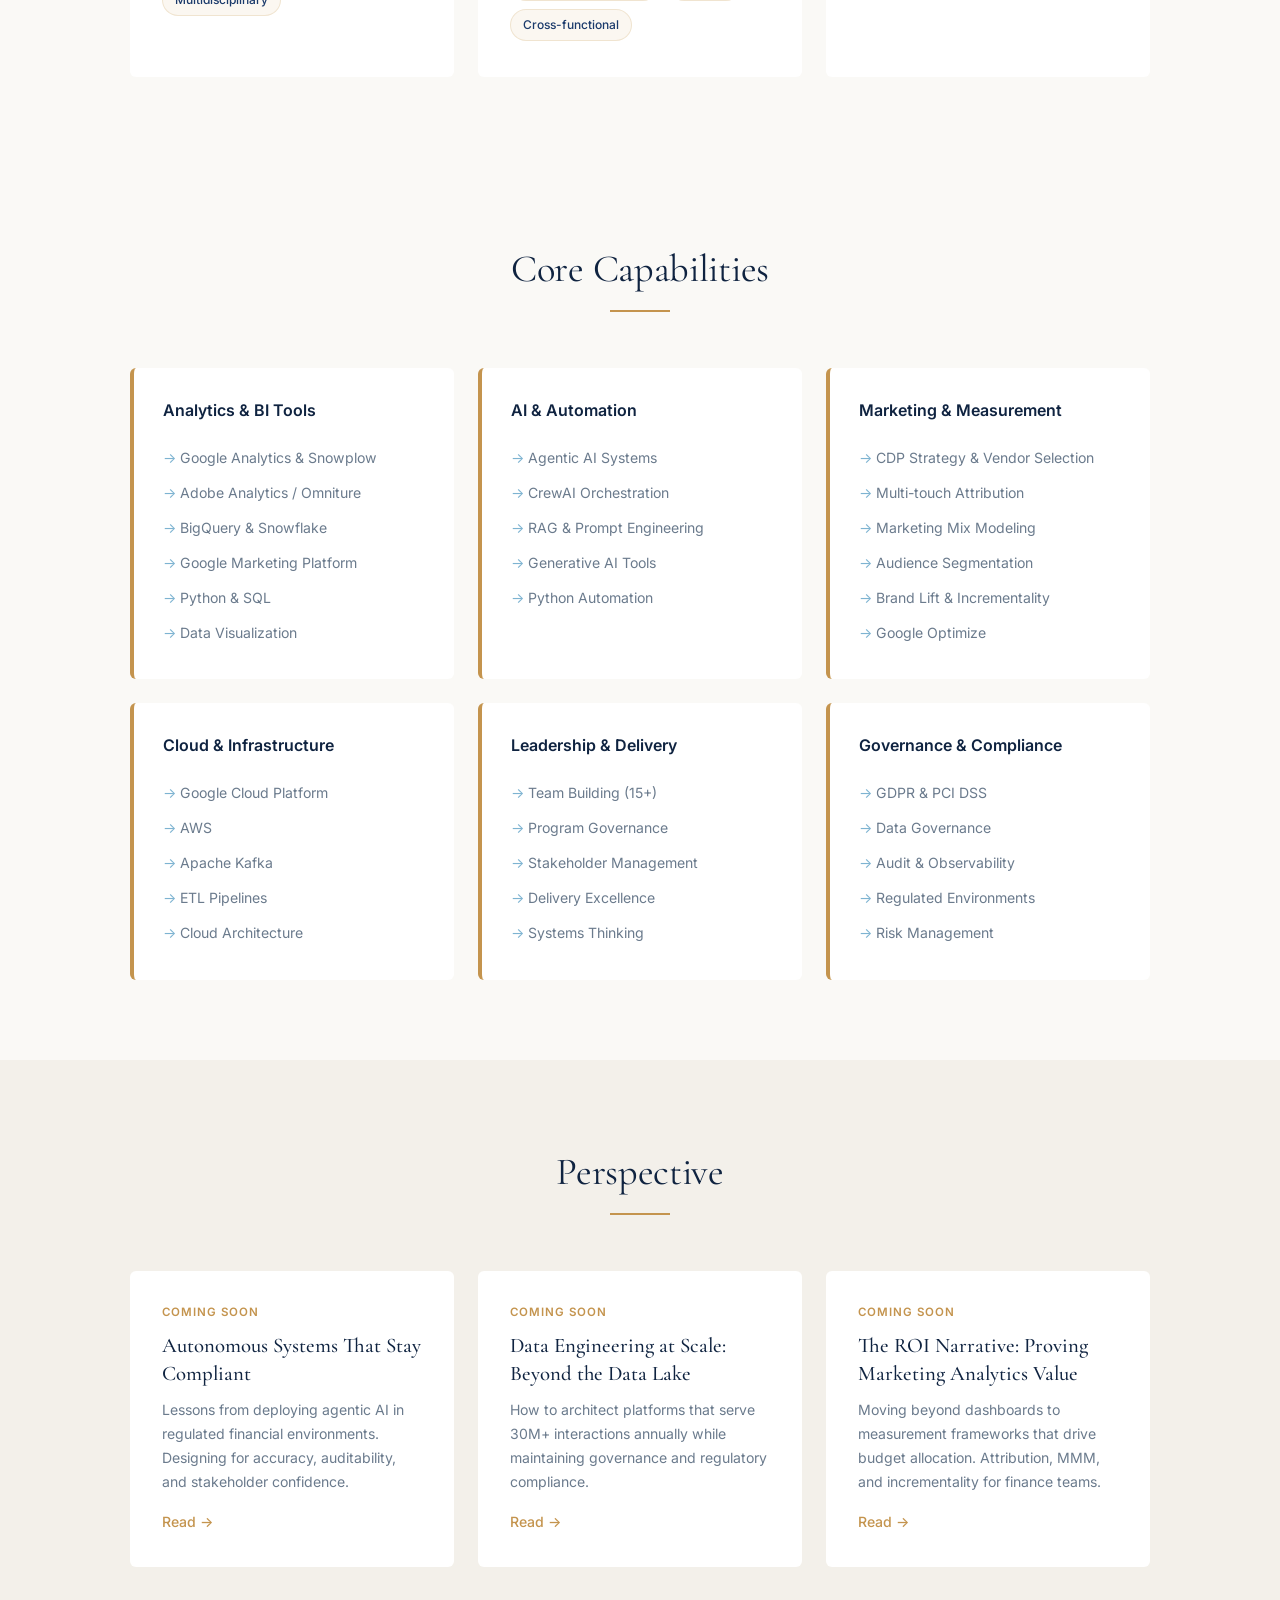
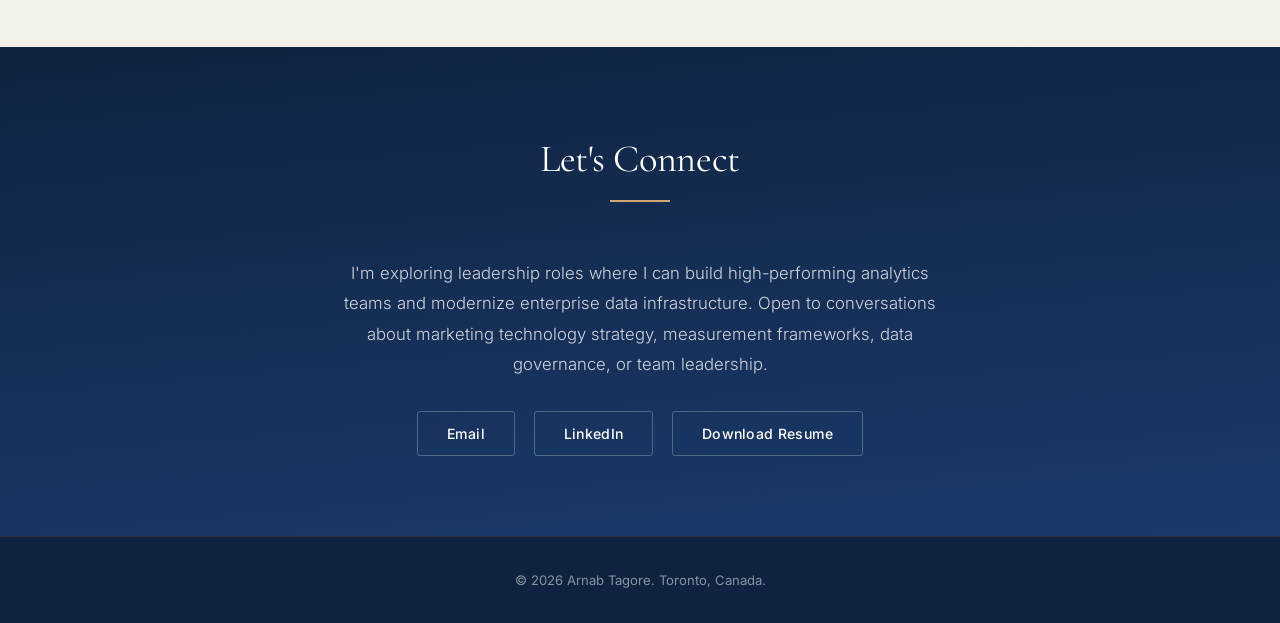
==== commit 23ab9542: "Restructure portfolio as narrative story - Updated hero to anchor core value proposition: "Turn Mark" ====
--- a/index.html
+++ b/index.html
@@ -594,9 +594,8 @@
             <div class="logo">Arnab <span>Tagore</span></div>
             <nav>
                 <ul>
-                    <li><a href="#about">About</a></li>
+                    <li><a href="#about">Approach</a></li>
                     <li><a href="#work">Work</a></li>
-                    <li><a href="#experience">Experience</a></li>
                     <li><a href="#perspective">Perspective</a></li>
                     <li><a href="#contact">Contact</a></li>
                 </ul>
@@ -607,9 +606,9 @@
     <!-- Hero -->
     <div class="hero">
         <div class="container">
-            <div class="hero-eyebrow">Marketing Analytics &bull; Data Strategy &bull; Enterprise Leadership</div>
-            <h1>Where Data Intelligence<br>Meets Enterprise Scale</h1>
-            <p class="tagline">Marketing analytics and data strategy leader with 15+ years building high-performing teams and translating enterprise data into competitive advantage. Deep expertise in CDP strategy, marketing technology modernization, and measurement frameworks. Known for leading with empathy while driving technical rigor.</p>
+            <div class="hero-eyebrow">Enterprise Marketing Data Strategy</div>
+            <h1>Turn Marketing Data Into<br>Competitive Advantage</h1>
+            <p class="tagline">I help enterprise organizations modernize their analytics infrastructure and build teams that think systematically about measurement. 15+ years translating complex data ecosystems into business impact at scale.</p>
             <div class="cta-group">
                 <a href="#contact" class="btn btn-gold">Get in Touch</a>
                 <a href="#work" class="btn btn-ghost">View Work</a>
@@ -617,188 +616,150 @@
         </div>
     </div>
 
-    <!-- About -->
+    <!-- The Challenge & Approach -->
     <div class="section section--cream" id="about">
         <div class="container">
-            <h2 class="section-title">About</h2>
+            <h2 class="section-title">How I Do It</h2>
             <div class="section-rule"></div>
             <div class="about-grid">
                 <div class="about-text">
-                    <h3>Marketing Analytics Meets Entrepreneurial AI</h3>
-                    <p>I've spent my career translating complex marketing and data ecosystems into competitive business advantages. At RBC, I built and led an enterprise marketing analytics and advertising intelligence practice serving 30M+ digital interactions annually &mdash; including CDP strategy, marketing technology modernization, and measurement frameworks across all digital channels. I then founded AlethiAI to apply that same operator mindset to AI-powered workflow automation targeting marketing and business operations.</p>
-                    <p>My sweet spot is taking marketing analytics platforms from concept through production deployment while maintaining 99%+ accuracy, auditability, and regulatory compliance. Whether it's evaluating and selecting a Customer Data Platform for a major bank, designing marketing ROI frameworks, or orchestrating multi-agent AI systems, I think in terms of operational excellence and stakeholder confidence.</p>
-                    <p>My leadership philosophy: exceptional technical outcomes come from building trust with your teams and stakeholders. I've consistently led multidisciplinary teams through ambiguous, high-stakes delivery because I invest in understanding people first.</p>
+                    <h3>Infrastructure Modernization + Systematic Thinking</h3>
+                    <p>Enterprise data advantage comes from two things: <span style="font-weight: 600;">modern, auditable infrastructure</span> and <span style="font-weight: 600;">teams trained to think systematically about measurement.</span></p>
+                    <p>I've built this at scale. At RBC, I architected a marketing analytics platform serving 30M+ digital interactions annually—with 99%+ accuracy and full regulatory compliance. I led CDP strategy and modernization across a major bank. I trained 5,000+ stakeholders on data-driven decision-making. Most recently, I applied the same rigor to AI-powered automation, designing systems that deliver competitive advantage without sacrificing governance.</p>
+                    <p>My leadership philosophy is simple: exceptional technical outcomes come from trust. I invest in understanding people first—whether it's a skeptical CFO, a data engineer, or a CEO asking hard questions about ROI.</p>
                 </div>
                 <div class="stats-grid">
                     <div class="stat">
                         <div class="stat-number">15+</div>
-                        <div class="stat-label">Years Experience</div>
+                        <div class="stat-label">Years Building At Enterprise Scale</div>
                     </div>
                     <div class="stat">
                         <div class="stat-number">40+</div>
-                        <div class="stat-label">Initiatives Led</div>
-                    </div>
-                    <div class="stat">
-                        <div class="stat-number">$1.5M</div>
-                        <div class="stat-label">Budget Managed</div>
+                        <div class="stat-label">Complex Initiatives Delivered</div>
                     </div>
                     <div class="stat">
                         <div class="stat-number">30M+</div>
-                        <div class="stat-label">Interactions Served</div>
+                        <div class="stat-label">Annual Interactions Managed</div>
+                    </div>
+                    <div class="stat">
+                        <div class="stat-number">5,000+</div>
+                        <div class="stat-label">Stakeholders Trained</div>
                     </div>
                 </div>
             </div>
         </div>
     </div>
 
-    <!-- Selected Work -->
+    <!-- Proof Points: Organized by Theme -->
     <div class="section section--white" id="work">
         <div class="container">
-            <h2 class="section-title">Selected Work</h2>
+            <h2 class="section-title">Proof Points</h2>
             <div class="section-rule"></div>
-            <div class="work-grid">
-                <div class="work-card">
-                    <h3>CDP Strategy &amp; Marketing Technology</h3>
-                    <p>Enterprise Customer Data Platform evaluation, vendor selection, and multi-year customer data integration roadmap. Cross-functional alignment across Marketing, Technology, and Data teams in regulated financial environment.</p>
-                    <div class="tags">
-                        <span class="tag">CDP</span>
-                        <span class="tag">MarTech</span>
-                        <span class="tag">Vendor Selection</span>
-                    </div>
-                </div>
-                <div class="work-card">
-                    <h3>Marketing Analytics Platform &mdash; RBC</h3>
-                    <p>End-to-end marketing analytics and audience intelligence capabilities across web, mobile, marketing automation, and paid media. Real-time audience segmentation and performance measurement for 10+ business units.</p>
-                    <div class="tags">
-                        <span class="tag">Google Analytics</span>
-                        <span class="tag">Snowplow</span>
-                        <span class="tag">Google Marketing Platform</span>
-                    </div>
-                </div>
-                <div class="work-card">
-                    <h3>AlethiAI &mdash; AI for Marketing Operations</h3>
-                    <p>Patent-pending AI-powered workflow automation targeting marketing and business operations. Production-grade infrastructure with 99%+ accuracy, demonstrating 10-20x decision velocity acceleration and 20-50% resource allocation optimization.</p>
-                    <div class="tags">
-                        <span class="tag">CrewAI</span>
-                        <span class="tag">RAG Pipelines</span>
-                        <span class="tag">LLM APIs</span>
-                    </div>
-                </div>
-                <div class="work-card">
-                    <h3>Marketing Attribution & Modeling</h3>
-                    <p>Comprehensive measurement frameworks for ROI: multi-touch attribution, brand lift studies,
-                        incrementality testing, and marketing mix modeling. Consistent 10% YoY improvement in marketing
-                        effectiveness.</p>
-                    <div class="tags">
-                        <span class="tag">Attribution</span>
-                        <span class="tag">MMM</span>
-                        <span class="tag">Incrementality</span>
-                    </div>
-                </div>
-                <div class="work-card">
-                    <h3>Data Governance & Compliance</h3>
-                    <p>Governance frameworks ensuring data lineage, auditability, and regulatory compliance (GDPR, PCI
-                        DSS). Modernized legacy infrastructure to cloud-native architecture while maintaining
-                        performance.</p>
-                    <div class="tags">
-                        <span class="tag">GDPR</span>
-                        <span class="tag">PCI DSS</span>
-                        <span class="tag">Cloud Migration</span>
-                    </div>
-                </div>
-                <div class="work-card">
-                    <h3>Program Governance at Scale</h3>
-                    <p>40+ complex technology initiatives with cross-functional coordination across Advertising,
-                        Marketing, Product, and Technology. Governance frameworks, dependency mapping, and escalation
-                        protocols.</p>
-                    <div class="tags">
-                        <span class="tag">RAID</span>
-                        <span class="tag">Cross-functional</span>
-                        <span class="tag">Delivery</span>
-                    </div>
-                </div>
-                <div class="work-card">
-                    <h3>Team Building & Analytics Culture</h3>
-                    <p>Built and scaled a 15+ member multidisciplinary team. Trained 5,000+ stakeholders on data-driven
-                        decision-making. Established systems-thinking culture positioning analytics as strategic
-                        advantage.</p>
-                    <div class="tags">
-                        <span class="tag">Leadership</span>
-                        <span class="tag">Culture</span>
-                        <span class="tag">Enablement</span>
+
+            <!-- Infrastructure Modernization -->
+            <div style="margin-bottom: 4rem;">
+                <h3 style="font-family: 'Cormorant Garamond', Georgia, serif; font-size: 1.4rem; color: var(--navy); margin-bottom: 2rem; font-weight: 400; letter-spacing: -0.3px;">Infrastructure Modernization</h3>
+                <div class="work-grid">
+                    <div class="work-card">
+                        <h3>Marketing Analytics Platform &mdash; RBC</h3>
+                        <p>End-to-end analytics and audience intelligence across web, mobile, marketing automation, and paid media. Serving 30M+ digital interactions annually with real-time segmentation for 10+ business units.</p>
+                        <div class="tags">
+                            <span class="tag">Google Analytics</span>
+                            <span class="tag">Snowplow</span>
+                            <span class="tag">Google Marketing Platform</span>
+                        </div>
+                    </div>
+                    <div class="work-card">
+                        <h3>CDP Strategy &amp; MarTech Modernization</h3>
+                        <p>Enterprise Customer Data Platform evaluation, vendor selection, and multi-year integration roadmap. Cross-functional alignment across Marketing, Technology, and Data in regulated financial environments.</p>
+                        <div class="tags">
+                            <span class="tag">CDP</span>
+                            <span class="tag">MarTech</span>
+                            <span class="tag">Enterprise Architecture</span>
+                        </div>
+                    </div>
+                    <div class="work-card">
+                        <h3>Data Governance & Cloud Migration</h3>
+                        <p>Governance frameworks for data lineage, auditability, and regulatory compliance (GDPR, PCI DSS). Modernized legacy infrastructure to cloud-native architecture while maintaining performance and auditability.</p>
+                        <div class="tags">
+                            <span class="tag">GDPR</span>
+                            <span class="tag">PCI DSS</span>
+                            <span class="tag">Cloud Architecture</span>
+                        </div>
+                    </div>
+                </div>
+            </div>
+
+            <!-- Systematic Measurement -->
+            <div style="margin-bottom: 4rem;">
+                <h3 style="font-family: 'Cormorant Garamond', Georgia, serif; font-size: 1.4rem; color: var(--navy); margin-bottom: 2rem; font-weight: 400; letter-spacing: -0.3px;">Systematic Measurement</h3>
+                <div class="work-grid">
+                    <div class="work-card">
+                        <h3>Marketing Attribution & Modeling</h3>
+                        <p>Comprehensive measurement frameworks: multi-touch attribution, brand lift studies, incrementality testing, and marketing mix modeling. Delivered consistent 10% YoY improvement in marketing effectiveness.</p>
+                        <div class="tags">
+                            <span class="tag">Attribution</span>
+                            <span class="tag">MMM</span>
+                            <span class="tag">Incrementality</span>
+                        </div>
+                    </div>
+                    <div class="work-card">
+                        <h3>Stakeholder Enablement at Scale</h3>
+                        <p>Trained 5,000+ internal marketing stakeholders on advanced analytics and campaign performance measurement. Established systems-thinking culture positioning analytics as strategic competitive advantage.</p>
+                        <div class="tags">
+                            <span class="tag">Enablement</span>
+                            <span class="tag">Training</span>
+                            <span class="tag">Culture</span>
+                        </div>
+                    </div>
+                    <div class="work-card">
+                        <h3>AI-Powered Workflow Automation</h3>
+                        <p>Patent-pending AI systems for marketing operations with production-grade accuracy (99%+) and auditability. Demonstrated 10-20x decision velocity acceleration and 20-50% resource optimization.</p>
+                        <div class="tags">
+                            <span class="tag">CrewAI</span>
+                            <span class="tag">RAG Pipelines</span>
+                            <span class="tag">LLM APIs</span>
+                        </div>
+                    </div>
+                </div>
+            </div>
+
+            <!-- Leadership & Delivery -->
+            <div>
+                <h3 style="font-family: 'Cormorant Garamond', Georgia, serif; font-size: 1.4rem; color: var(--navy); margin-bottom: 2rem; font-weight: 400; letter-spacing: -0.3px;">Leadership & Delivery</h3>
+                <div class="work-grid">
+                    <div class="work-card">
+                        <h3>Team Building & Multidisciplinary Leadership</h3>
+                        <p>Built and scaled a 15+ member team combining data engineers, analysts, and product managers. Consistently led through ambiguous, high-stakes delivery by investing in trust and understanding people first.</p>
+                        <div class="tags">
+                            <span class="tag">Team Building</span>
+                            <span class="tag">Leadership</span>
+                            <span class="tag">Multidisciplinary</span>
+                        </div>
+                    </div>
+                    <div class="work-card">
+                        <h3>Program Governance at Enterprise Scale</h3>
+                        <p>Directed 40+ complex technology initiatives with cross-functional coordination across Advertising, Marketing, Product, and Technology. Established governance frameworks and dependency mapping across siloed organizations.</p>
+                        <div class="tags">
+                            <span class="tag">Program Governance</span>
+                            <span class="tag">Delivery</span>
+                            <span class="tag">Cross-functional</span>
+                        </div>
+                    </div>
+                    <div class="work-card">
+                        <h3>AlethiAI &mdash; Founder</h3>
+                        <p>Founded and scaled AI-powered workflow automation startup. Secured early-stage investor engagement for $1M Pre-Seed round. Applied operator mindset from enterprise to startup environment.</p>
+                        <div class="tags">
+                            <span class="tag">Founding</span>
+                            <span class="tag">Fundraising</span>
+                            <span class="tag">Product</span>
+                        </div>
                     </div>
                 </div>
             </div>
         </div>
     </div>
 
-    <!-- Experience -->
-    <div class="section section--cream" id="experience">
-        <div class="container">
-            <h2 class="section-title">Experience</h2>
-            <div class="section-rule"></div>
-
-            <div class="exp-item">
-                <div class="exp-header">
-                    <div class="exp-role">Founder</div>
-                    <div class="exp-dates">2025 &ndash; 2026</div>
-                </div>
-                <div class="exp-org">AlethiAI &middot; Toronto &amp; New York</div>
-                <p class="exp-desc">Championed patent-pending AI-powered workflow automation targeting marketing and business operations. Architected production-grade infrastructure integrating CrewAI, LLM APIs, and RAG pipelines with <span class="hl">99%+ accuracy</span> evaluation frameworks. Developed ROI narratives demonstrating <span class="hl">10-20x decision velocity acceleration</span>. Secured early-stage investor engagement for $1M Pre-Seed round.</p>
-            </div>
-
-            <div class="exp-item">
-                <div class="exp-header">
-                    <div class="exp-role">Director, Data Engineering & Digital Intelligence</div>
-                    <div class="exp-dates">2021 &ndash; 2025</div>
-                </div>
-                <div class="exp-org">RBC &middot; Toronto</div>
-                <p class="exp-desc">Led enterprise marketing technology modernization strategy, including <span class="hl">CDP evaluation and selection</span>. Managed <span class="hl">15+ team members</span> and <span class="hl">$1.5M budget</span>. Architected marketing analytics platform serving <span class="hl">30M+ digital interactions annually</span>. Directed 40+ technology initiatives across Advertising, Marketing, Product, and Technology. Deployed Google Analytics, Snowplow, and Google Marketing Platform across all digital channels.</p>
-            </div>
-
-            <div class="exp-item">
-                <div class="exp-header">
-                    <div class="exp-role">Senior Manager, Digital Analytics & Advertising Intelligence</div>
-                    <div class="exp-dates">2015 &ndash; 2021</div>
-                </div>
-                <div class="exp-org">RBC &middot; Toronto</div>
-                <p class="exp-desc">Built digital analytics and advertising intelligence practice for retail and wealth marketing organizations. Led enterprise delivery of marketing analytics platforms using <span class="hl">Google Analytics, Google Optimize, and Google Marketing Platform</span>, enabling <span class="hl">10% year-over-year improvement</span> in marketing ROI. Trained and enabled 5,000+ internal marketing stakeholders on advanced analytics and campaign performance measurement.</p>
-            </div>
-
-            <div class="exp-item">
-                <div class="exp-header">
-                    <div class="exp-role">Senior Analyst, Marketing Analytics</div>
-                    <div class="exp-dates">2013 &ndash; 2015</div>
-                </div>
-                <div class="exp-org">TD Bank Group &middot; Toronto</div>
-                <p class="exp-desc">Advanced multi-channel attribution models across Credit Cards, Insurance, and US
-                    Operations. Improved marketing investment visibility by <span class="hl">20%</span> and reduced
-                    manual reporting effort by <span class="hl">40%</span>.</p>
-            </div>
-
-            <div class="exp-item">
-                <div class="exp-header">
-                    <div class="exp-role">Senior Analyst, Digital Analytics & Insights</div>
-                    <div class="exp-dates">2011 &ndash; 2013</div>
-                </div>
-                <div class="exp-org">TELUS &middot; Toronto</div>
-                <p class="exp-desc">Established Koodo digital analytics program from the ground up. Translated
-                    behavioral insights into <span class="hl">66% improvement</span> in digital funnel conversion rates.
-                </p>
-            </div>
-
-            <div class="exp-item">
-                <div class="exp-header">
-                    <div class="exp-role">Manager, Business Intelligence / Digital Analytics</div>
-                    <div class="exp-dates">2008 &ndash; 2011</div>
-                </div>
-                <div class="exp-org">IT World Canada &middot; Toronto</div>
-                <p class="exp-desc">Built the BI and digital analytics function from scratch. Scaled analytics
-                    capabilities to support 50+ enterprise marketing campaigns and data-driven investment forecasting.
-                </p>
-            </div>
-        </div>
-    </div>
 
     <!-- Skills -->
     <div class="section section--white">
@@ -914,28 +875,15 @@
         <div class="container">
             <h2 class="section-title">Let's Connect</h2>
             <div class="section-rule"></div>
-            <p class="contact-text">Currently exploring director-level leadership roles in marketing analytics and data strategy. Always open to conversations about enterprise marketing technology, measurement frameworks, or collaboration opportunities.</p>
+            <p class="contact-text">I'm exploring leadership roles where I can build high-performing analytics teams and modernize enterprise data infrastructure. Open to conversations about marketing technology strategy, measurement frameworks, data governance, or team leadership.</p>
             <div class="contact-links">
                 <a href="mailto:arnab@arnabtagore.com">Email</a>
                 <a href="https://linkedin.com/in/arnabtagore" target="_blank" rel="noopener">LinkedIn</a>
+                <a href="#" onclick="alert('CV download coming soon'); return false;">Download Resume</a>
             </div>
         </div>
     </div>
 
-    <!-- Education -->
-    <div class="section section--cream">
-        <div class="container">
-            <h2 class="section-title">Education</h2>
-            <div class="section-rule"></div>
-            <div class="exp-item" style="border-bottom: none;">
-                <div class="exp-header">
-                    <div class="exp-role">BSc, Honours in Computer Science</div>
-                    <div class="exp-dates">2005 &ndash; 2009</div>
-                </div>
-                <div class="exp-org">University of Toronto Scarborough</div>
-            </div>
-        </div>
-    </div>
 
     <!-- Footer -->
     <footer>
